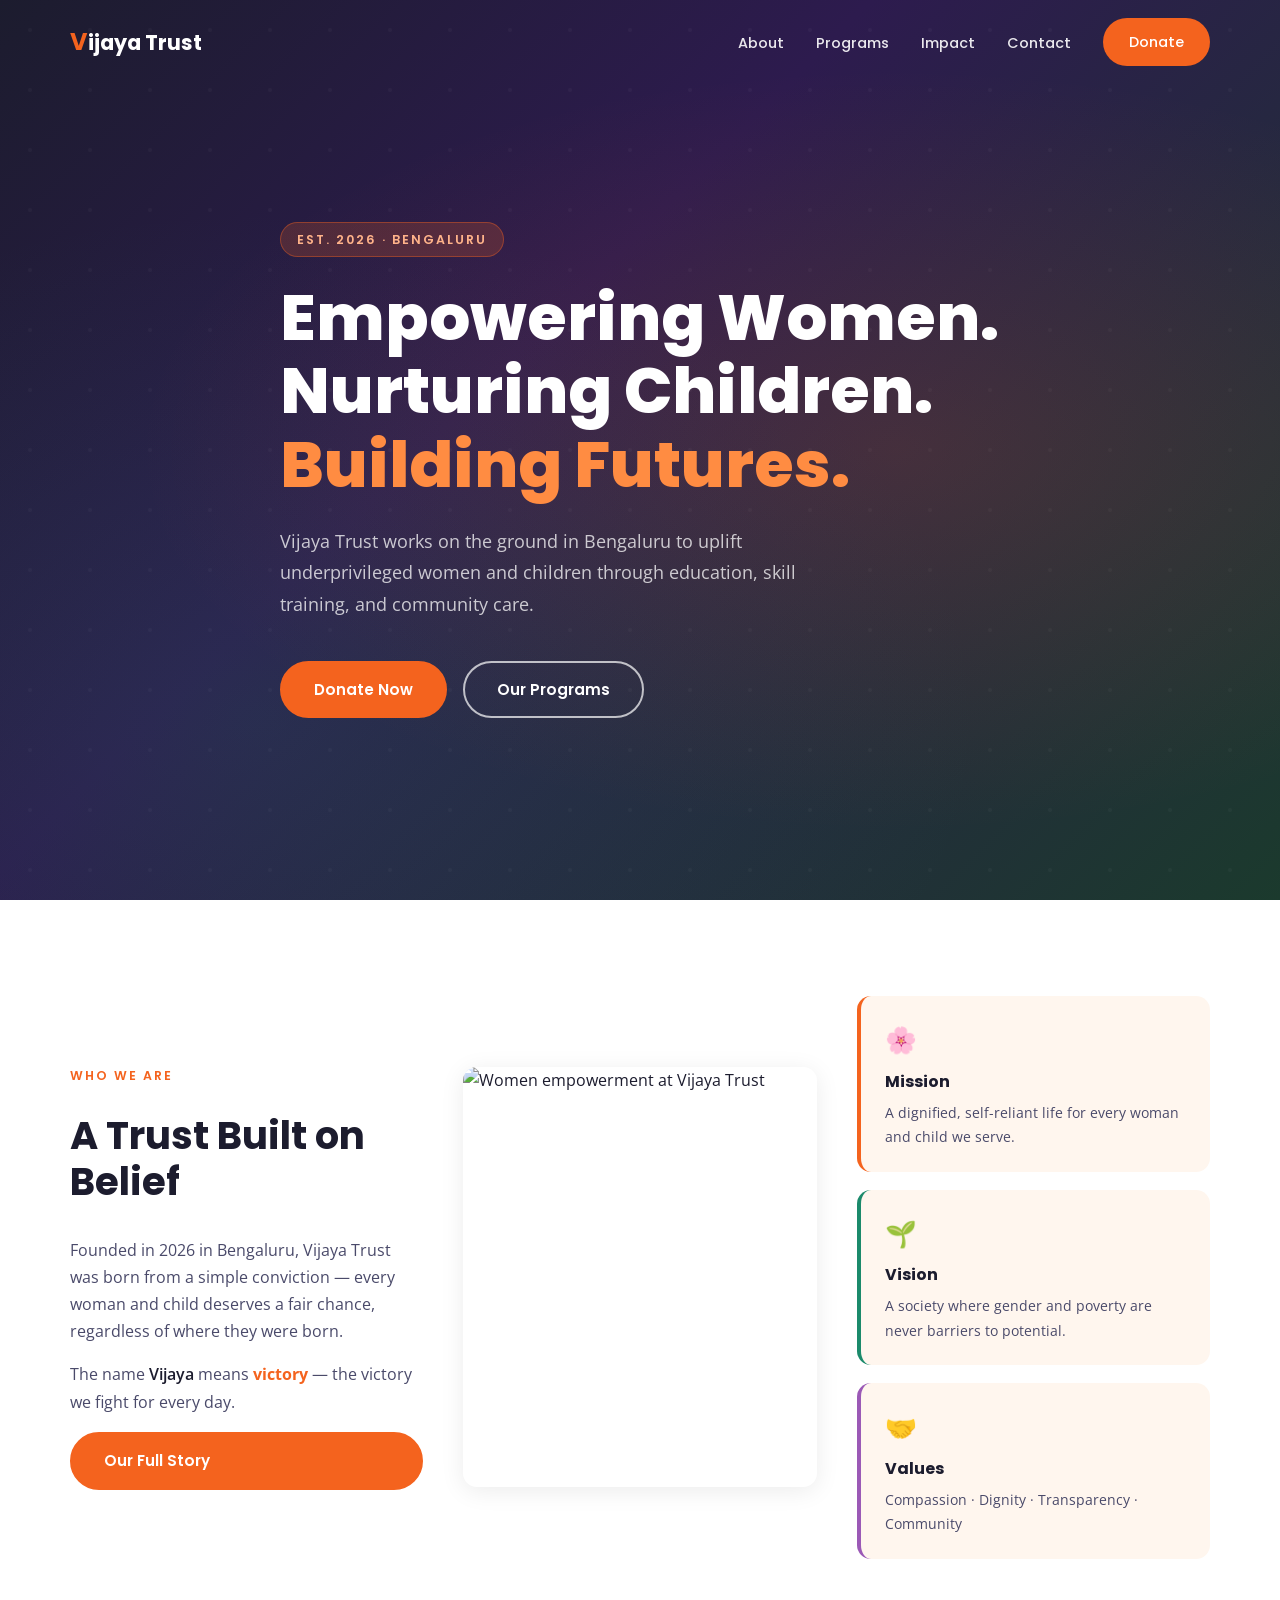
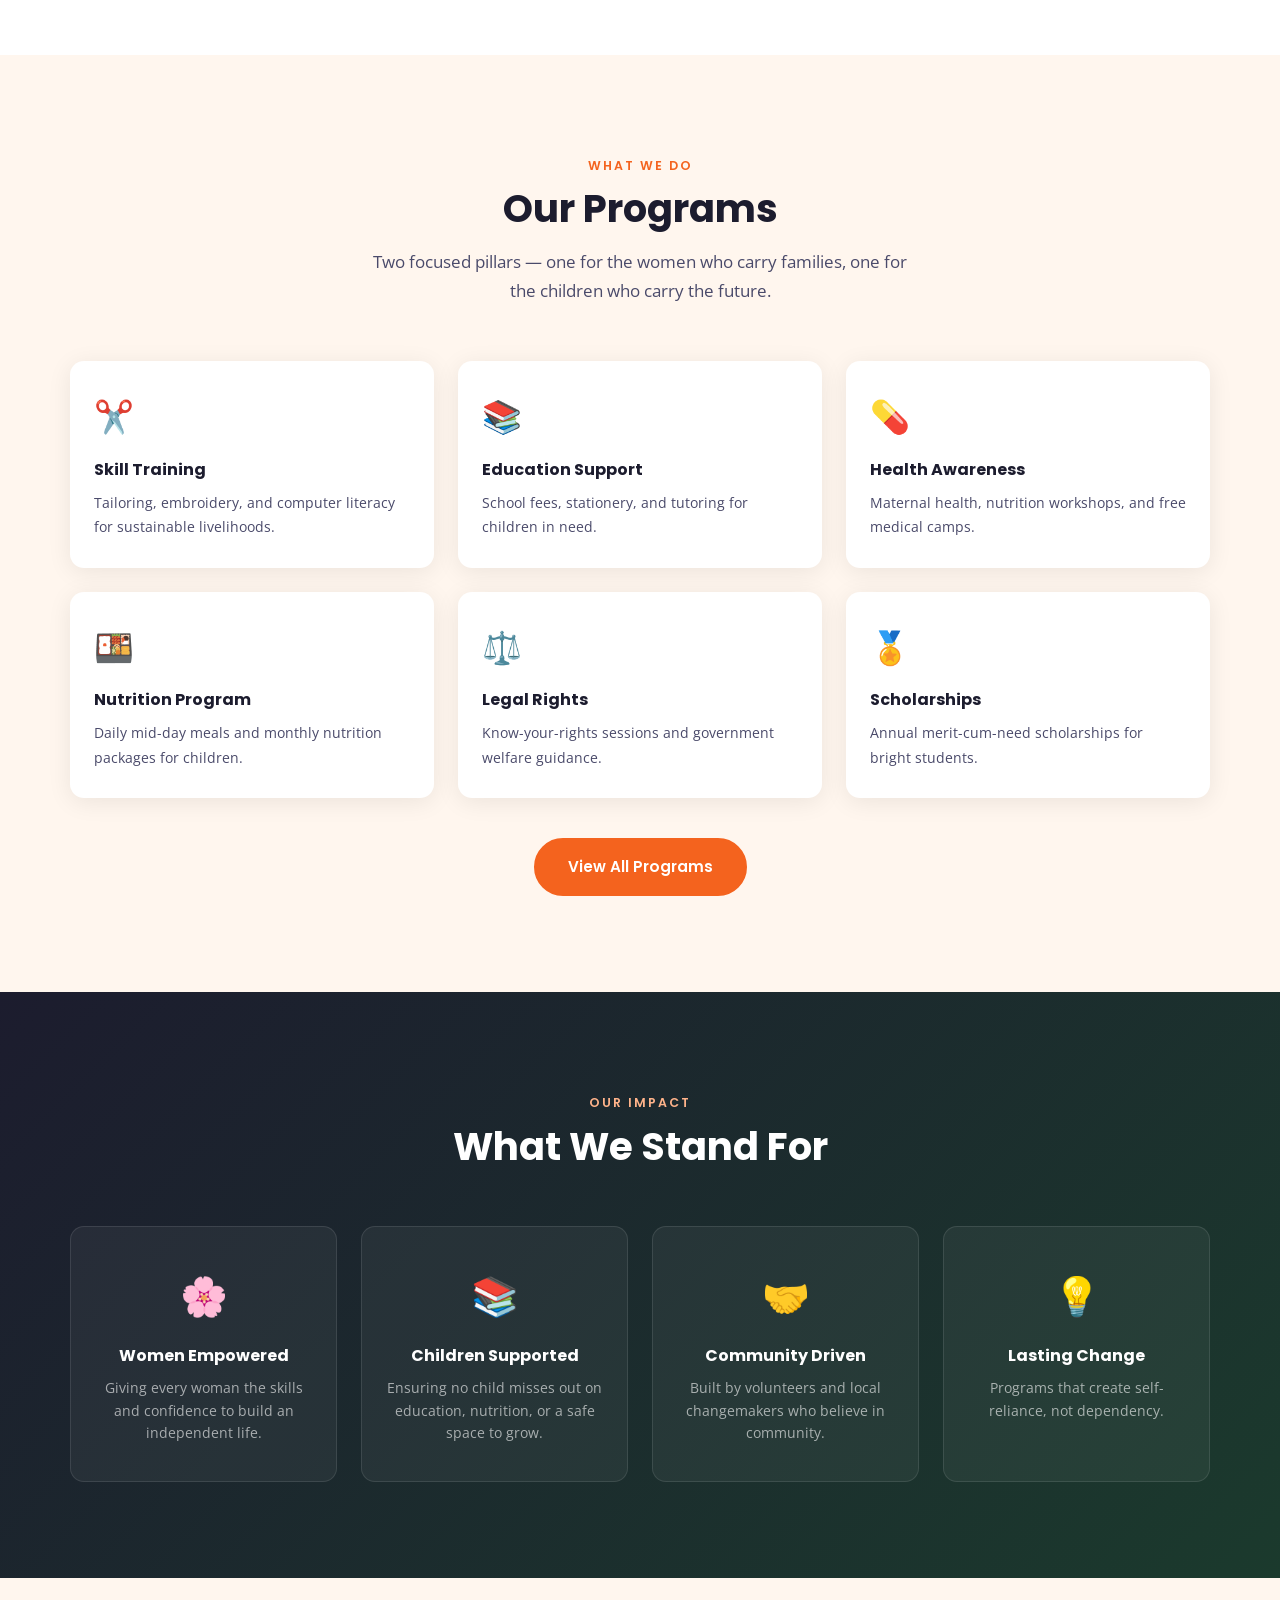
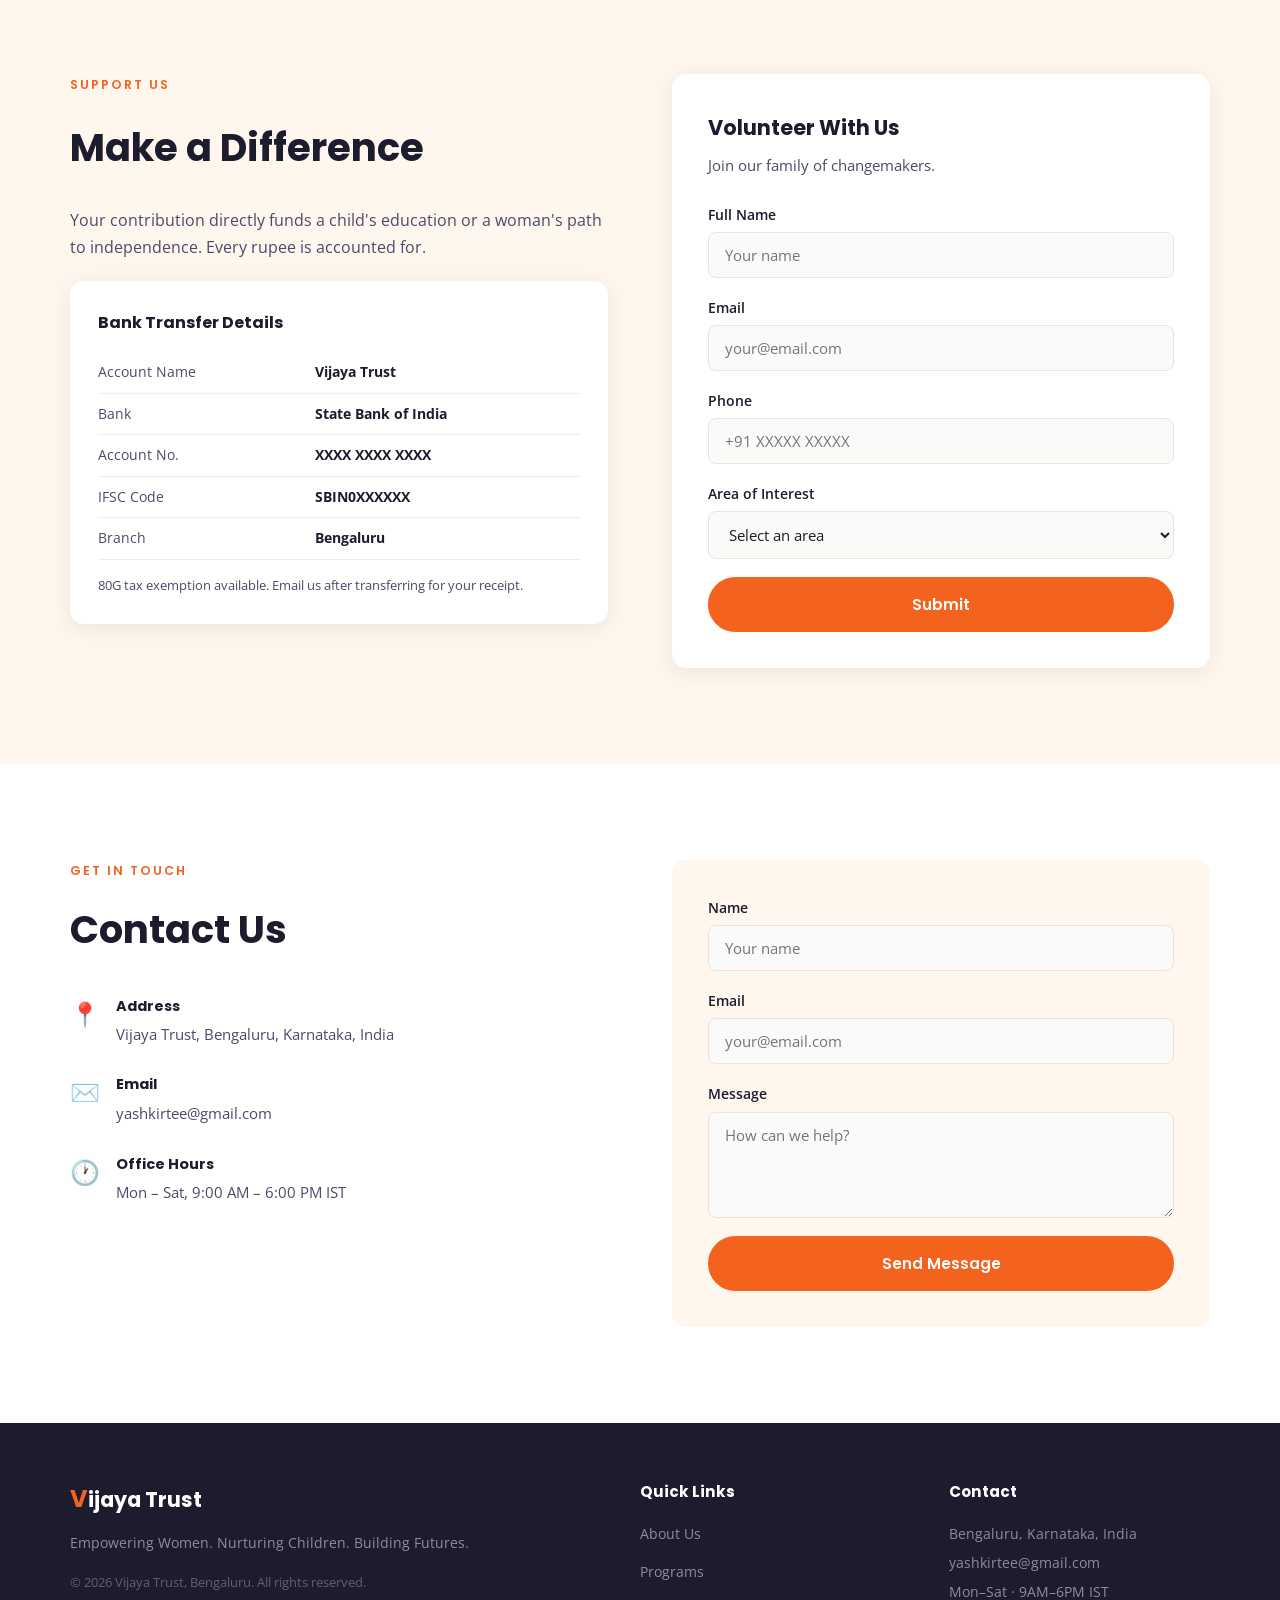
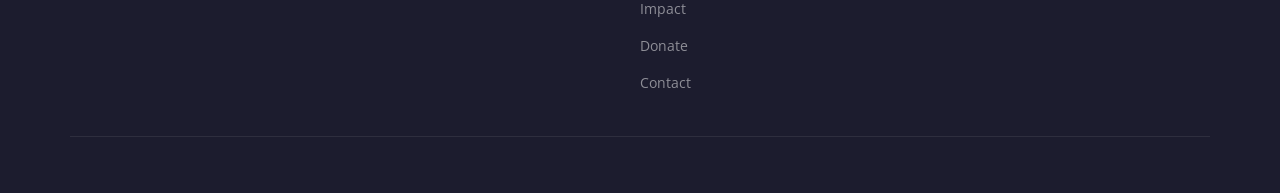
==== index.html @ 1c429edf "Add Unsplash images to hero, about, programs pages" ====
<!DOCTYPE html>
<html lang="en">
<head>
  <meta charset="UTF-8" />
  <meta name="viewport" content="width=device-width, initial-scale=1.0" />
  <title>Vijaya Trust — Empowering Women & Children, Bengaluru</title>
  <meta name="description" content="Vijaya Trust is a Bengaluru-based charity empowering underprivileged women and children through education, skill development, and community support." />
  <link rel="preconnect" href="https://fonts.googleapis.com" />
  <link rel="preconnect" href="https://fonts.gstatic.com" crossorigin />
  <link href="https://fonts.googleapis.com/css2?family=Poppins:wght@400;600;700;800&family=Open+Sans:wght@400;500;600&display=swap" rel="stylesheet" />
  <link rel="stylesheet" href="style.css" />
</head>
<body>

  <!-- NAV -->
  <nav class="nav" id="nav">
    <div class="container nav__inner">
      <a href="index.html" class="nav__logo"><span class="logo-v">V</span>ijaya Trust</a>
      <button class="nav__toggle" id="navToggle" aria-label="Toggle menu">
        <span></span><span></span><span></span>
      </button>
      <ul class="nav__links" id="navLinks">
        <li><a href="about.html">About</a></li>
        <li><a href="projects.html">Programs</a></li>
        <li><a href="index.html#impact">Impact</a></li>
        <li><a href="index.html#contact">Contact</a></li>
        <li><a href="index.html#donate" class="btn btn--nav">Donate</a></li>
      </ul>
    </div>
  </nav>

  <!-- HERO -->
  <section class="hero" id="home">
    <div class="hero__bg"></div>
    <div class="hero__overlay"></div>
    <div class="container hero__content">
      <span class="hero__badge">Est. 2026 · Bengaluru</span>
      <h1 class="hero__title">Empowering Women.<br />Nurturing Children.<br /><em>Building Futures.</em></h1>
      <p class="hero__sub">Vijaya Trust works on the ground in Bengaluru to uplift underprivileged women and children through education, skill training, and community care.</p>
      <div class="hero__actions">
        <a href="#donate" class="btn btn--primary">Donate Now</a>
        <a href="programs.html" class="btn btn--outline">Our Programs</a>
      </div>
    </div>
  </section>

  <!-- ABOUT SNAPSHOT -->
  <section class="section about-snap" id="about">
    <div class="container about-snap__grid">
      <div class="about-snap__text">
        <span class="section__label">Who We Are</span>
        <h2 class="section__title">A Trust Built on Belief</h2>
        <p>Founded in 2026 in Bengaluru, Vijaya Trust was born from a simple conviction — every woman and child deserves a fair chance, regardless of where they were born.</p>
        <p>The name <em>Vijaya</em> means <strong>victory</strong> — the victory we fight for every day.</p>
        <a href="about.html" class="btn btn--primary">Our Full Story</a>
      </div>
      <div class="about-snap__img">
        <img src="https://images.unsplash.com/photo-1531123897727-8f129e1688ce?auto=format&fit=crop&w=800&q=80" alt="Women empowerment at Vijaya Trust" />
      </div>
      <div class="about-snap__cards">
        <div class="snap-card" style="border-color: var(--orange);">
          <div class="snap-card__icon">🌸</div>
          <strong>Mission</strong>
          <p>A dignified, self-reliant life for every woman and child we serve.</p>
        </div>
        <div class="snap-card" style="border-color: var(--green);">
          <div class="snap-card__icon">🌱</div>
          <strong>Vision</strong>
          <p>A society where gender and poverty are never barriers to potential.</p>
        </div>
        <div class="snap-card" style="border-color: #9B59B6;">
          <div class="snap-card__icon">🤝</div>
          <strong>Values</strong>
          <p>Compassion · Dignity · Transparency · Community</p>
        </div>
      </div>
    </div>
  </section>

  <!-- PROGRAMS SNAPSHOT -->
  <section class="section programs-snap" id="programs">
    <div class="container">
      <div class="section__header">
        <span class="section__label">What We Do</span>
        <h2 class="section__title">Our Programs</h2>
        <p class="section__desc">Two focused pillars — one for the women who carry families, one for the children who carry the future.</p>
      </div>
      <div class="programs-snap__grid">
        <div class="program-card">
          <div class="program-card__icon">✂️</div>
          <h3>Skill Training</h3>
          <p>Tailoring, embroidery, and computer literacy for sustainable livelihoods.</p>
        </div>
        <div class="program-card">
          <div class="program-card__icon">📚</div>
          <h3>Education Support</h3>
          <p>School fees, stationery, and tutoring for children in need.</p>
        </div>
        <div class="program-card">
          <div class="program-card__icon">💊</div>
          <h3>Health Awareness</h3>
          <p>Maternal health, nutrition workshops, and free medical camps.</p>
        </div>
        <div class="program-card">
          <div class="program-card__icon">🍱</div>
          <h3>Nutrition Program</h3>
          <p>Daily mid-day meals and monthly nutrition packages for children.</p>
        </div>
        <div class="program-card">
          <div class="program-card__icon">⚖️</div>
          <h3>Legal Rights</h3>
          <p>Know-your-rights sessions and government welfare guidance.</p>
        </div>
        <div class="program-card">
          <div class="program-card__icon">🏅</div>
          <h3>Scholarships</h3>
          <p>Annual merit-cum-need scholarships for bright students.</p>
        </div>
      </div>
      <div class="programs-snap__cta">
        <a href="projects.html" class="btn btn--primary">View All Programs</a>
      </div>
    </div>
  </section>

  <!-- IMPACT -->
  <section class="section impact" id="impact">
    <div class="container">
      <div class="section__header section__header--light">
        <span class="section__label section__label--light">Our Impact</span>
        <h2 class="section__title">What We Stand For</h2>
      </div>
      <div class="impact__grid">
        <div class="impact__card">
          <div class="impact__icon">🌸</div>
          <h3>Women Empowered</h3>
          <p>Giving every woman the skills and confidence to build an independent life.</p>
        </div>
        <div class="impact__card">
          <div class="impact__icon">📚</div>
          <h3>Children Supported</h3>
          <p>Ensuring no child misses out on education, nutrition, or a safe space to grow.</p>
        </div>
        <div class="impact__card">
          <div class="impact__icon">🤝</div>
          <h3>Community Driven</h3>
          <p>Built by volunteers and local changemakers who believe in community.</p>
        </div>
        <div class="impact__card">
          <div class="impact__icon">💡</div>
          <h3>Lasting Change</h3>
          <p>Programs that create self-reliance, not dependency.</p>
        </div>
      </div>
    </div>
  </section>

  <!-- DONATE -->
  <section class="section involve" id="donate">
    <div class="container involve__grid">
      <div class="involve__donate">
        <span class="section__label">Support Us</span>
        <h2 class="section__title">Make a Difference</h2>
        <p>Your contribution directly funds a child's education or a woman's path to independence. Every rupee is accounted for.</p>
        <div class="bank-details">
          <h4>Bank Transfer Details</h4>
          <table>
            <tr><td>Account Name</td><td><strong>Vijaya Trust</strong></td></tr>
            <tr><td>Bank</td><td><strong>State Bank of India</strong></td></tr>
            <tr><td>Account No.</td><td><strong>XXXX XXXX XXXX</strong></td></tr>
            <tr><td>IFSC Code</td><td><strong>SBIN0XXXXXX</strong></td></tr>
            <tr><td>Branch</td><td><strong>Bengaluru</strong></td></tr>
          </table>
          <p class="bank-note">80G tax exemption available. Email us after transferring for your receipt.</p>
        </div>
      </div>
      <div class="involve__volunteer">
        <h3>Volunteer With Us</h3>
        <p>Join our family of changemakers.</p>
        <form class="volunteer-form" id="volunteerForm">
          <div class="form-group">
            <label for="vName">Full Name</label>
            <input type="text" id="vName" placeholder="Your name" required />
          </div>
          <div class="form-group">
            <label for="vEmail">Email</label>
            <input type="email" id="vEmail" placeholder="your@email.com" required />
          </div>
          <div class="form-group">
            <label for="vPhone">Phone</label>
            <input type="tel" id="vPhone" placeholder="+91 XXXXX XXXXX" />
          </div>
          <div class="form-group">
            <label for="vArea">Area of Interest</label>
            <select id="vArea">
              <option value="">Select an area</option>
              <option>Teaching / Tutoring</option>
              <option>Skill Training</option>
              <option>Health & Nutrition</option>
              <option>Fundraising</option>
              <option>Tech / Web</option>
              <option>Other</option>
            </select>
          </div>
          <button type="submit" class="btn btn--primary btn--full">Submit</button>
          <p class="form-success" id="formSuccess">Thank you! We'll reach out soon. 🙏</p>
        </form>
      </div>
    </div>
  </section>

  <!-- CONTACT -->
  <section class="section contact" id="contact">
    <div class="container contact__grid">
      <div class="contact__info">
        <span class="section__label">Get In Touch</span>
        <h2 class="section__title">Contact Us</h2>
        <div class="contact__items">
          <div class="contact__item">
            <span class="contact__icon">📍</span>
            <div><strong>Address</strong><p>Vijaya Trust, Bengaluru, Karnataka, India</p></div>
          </div>
          <div class="contact__item">
            <span class="contact__icon">✉️</span>
            <div><strong>Email</strong><a href="mailto:yashkirtee@gmail.com">yashkirtee@gmail.com</a></div>
          </div>
          <div class="contact__item">
            <span class="contact__icon">🕐</span>
            <div><strong>Office Hours</strong><p>Mon – Sat, 9:00 AM – 6:00 PM IST</p></div>
          </div>
        </div>
      </div>
      <div class="contact__form-wrap">
        <form class="contact-form" id="contactForm">
          <div class="form-group">
            <label for="cName">Name</label>
            <input type="text" id="cName" placeholder="Your name" required />
          </div>
          <div class="form-group">
            <label for="cEmail">Email</label>
            <input type="email" id="cEmail" placeholder="your@email.com" required />
          </div>
          <div class="form-group">
            <label for="cMsg">Message</label>
            <textarea id="cMsg" rows="4" placeholder="How can we help?" required></textarea>
          </div>
          <button type="submit" class="btn btn--primary btn--full">Send Message</button>
          <p class="form-success" id="contactSuccess">Message sent! We'll get back to you soon. 🙏</p>
        </form>
      </div>
    </div>
  </section>

  <!-- FOOTER -->
  <footer class="footer">
    <div class="container footer__inner">
      <div class="footer__brand">
        <a href="index.html" class="nav__logo"><span class="logo-v">V</span>ijaya Trust</a>
        <p>Empowering Women. Nurturing Children. Building Futures.</p>
        <p class="footer__copy">© 2026 Vijaya Trust, Bengaluru. All rights reserved.</p>
      </div>
      <div class="footer__links">
        <h4>Quick Links</h4>
        <ul>
          <li><a href="about.html">About Us</a></li>
          <li><a href="projects.html">Programs</a></li>
          <li><a href="index.html#impact">Impact</a></li>
          <li><a href="index.html#donate">Donate</a></li>
          <li><a href="index.html#contact">Contact</a></li>
        </ul>
      </div>
      <div class="footer__contact">
        <h4>Contact</h4>
        <p>Bengaluru, Karnataka, India</p>
        <a href="mailto:yashkirtee@gmail.com">yashkirtee@gmail.com</a>
        <p>Mon–Sat · 9AM–6PM IST</p>
      </div>
    </div>
  </footer>

  <script src="script.js"></script>
</body>
</html>
---- style.css ----
/* ── Variables ── */
:root {
  --orange:       #F4631E;
  --orange-light: #FF8C42;
  --green:        #1B8A6B;
  --green-light:  #25B48A;
  --dark:         #1C1C2E;
  --mid:          #4A4A6A;
  --muted:        #7A7A9A;
  --bg:           #FAFAF8;
  --white:        #FFFFFF;
  --warm:         #FFF6EE;
  --shadow:       0 4px 24px rgba(0,0,0,0.08);
  --radius:       14px;
  --font-head:    'Poppins', sans-serif;
  --font-body:    'Open Sans', sans-serif;
}

/* ── Reset ── */
*, *::before, *::after { box-sizing: border-box; margin: 0; padding: 0; }
html { scroll-behavior: smooth; }
body { font-family: var(--font-body); background: var(--bg); color: var(--dark); line-height: 1.7; }
img  { max-width: 100%; display: block; }
a    { text-decoration: none; color: inherit; }
ul   { list-style: none; }

/* ── Container ── */
.container { width: 92%; max-width: 1140px; margin: 0 auto; }

/* ── Buttons ── */
.btn {
  display: inline-block;
  padding: 14px 32px;
  border-radius: 50px;
  font-family: var(--font-head);
  font-weight: 600;
  font-size: 0.95rem;
  cursor: pointer;
  border: 2px solid transparent;
  transition: all 0.25s ease;
}
.btn--primary    { background: var(--orange); color: var(--white); border-color: var(--orange); }
.btn--primary:hover { background: var(--orange-light); border-color: var(--orange-light); transform: translateY(-2px); box-shadow: 0 8px 20px rgba(244,99,30,0.3); }
.btn--outline    { background: transparent; color: var(--white); border-color: rgba(255,255,255,0.7); }
.btn--outline:hover { background: rgba(255,255,255,0.15); }
.btn--outline-dark { background: transparent; color: var(--dark); border-color: var(--dark); }
.btn--outline-dark:hover { background: var(--dark); color: var(--white); }
.btn--nav        { background: var(--orange); color: var(--white) !important; padding: 10px 24px; font-size: 0.9rem; }
.btn--nav:hover  { background: var(--orange-light); }
.btn--full       { width: 100%; text-align: center; }

/* ── Section Basics ── */
.section { padding: 96px 0; }
.section__label {
  display: inline-block;
  font-family: var(--font-head);
  font-size: 0.78rem;
  font-weight: 600;
  letter-spacing: 2px;
  text-transform: uppercase;
  color: var(--orange);
  margin-bottom: 10px;
}
.section__label--light { color: #FFB38A; }
.section__title {
  font-family: var(--font-head);
  font-size: clamp(1.8rem, 3vw, 2.6rem);
  font-weight: 700;
  line-height: 1.2;
  color: var(--dark);
  margin-bottom: 16px;
}
.section__desc { color: var(--mid); font-size: 1.05rem; max-width: 560px; }
.section__header { text-align: center; margin-bottom: 56px; }
.section__header .section__desc { margin: 0 auto; }
.section__header--light .section__title { color: var(--white); }
.section__header--light .section__desc  { color: rgba(255,255,255,0.8); }

/* ── NAV ── */
.nav {
  position: fixed; top: 0; left: 0; right: 0;
  z-index: 100;
  padding: 18px 0;
  background: transparent;
  transition: background 0.3s, box-shadow 0.3s, padding 0.3s;
}
.nav.scrolled { background: var(--white); box-shadow: 0 2px 16px rgba(0,0,0,0.08); padding: 12px 0; }
.nav.scrolled .nav__links a { color: var(--dark); }
.nav.scrolled .nav__logo    { color: var(--dark); }
.nav__inner  { display: flex; align-items: center; justify-content: space-between; }
.nav__logo   { font-family: var(--font-head); font-weight: 700; font-size: 1.3rem; color: var(--white); transition: color 0.3s; }
.logo-v      { color: var(--orange); font-size: 1.5rem; }
.nav__links  { display: flex; align-items: center; gap: 32px; }
.nav__links a { font-family: var(--font-head); font-weight: 500; font-size: 0.9rem; color: rgba(255,255,255,0.9); transition: color 0.2s; }
.nav__links a:hover, .nav__links a.active { color: var(--orange); }
.nav__toggle { display: none; flex-direction: column; gap: 5px; background: none; border: none; cursor: pointer; padding: 4px; }
.nav__toggle span { display: block; width: 24px; height: 2px; background: var(--white); border-radius: 2px; transition: all 0.3s; }
.nav.scrolled .nav__toggle span { background: var(--dark); }

/* ── HERO ── */
.hero {
  position: relative; min-height: 100vh;
  display: flex; align-items: center;
  background: linear-gradient(135deg, #1C1C2E 0%, #2D1B4E 40%, #1B3A2D 100%);
  overflow: hidden;
}
.hero__bg {
  position: absolute; inset: 0;
  background-image: url('https://images.unsplash.com/photo-1573497019940-1c28c88b4f3e?auto=format&fit=crop&w=1600&q=80');
  background-size: cover; background-position: center;
  opacity: 0.18;
}
.hero::before {
  content: '';
  position: absolute; inset: 0;
  background: url("data:image/svg+xml,%3Csvg width='60' height='60' viewBox='0 0 60 60' xmlns='http://www.w3.org/2000/svg'%3E%3Cg fill='%23ffffff' fill-opacity='0.03'%3E%3Ccircle cx='30' cy='30' r='2'/%3E%3C/g%3E%3C/svg%3E");
}
.hero__overlay {
  position: absolute; inset: 0;
  background: radial-gradient(ellipse at 70% 50%, rgba(244,99,30,0.15) 0%, transparent 60%),
              radial-gradient(ellipse at 20% 80%, rgba(27,138,107,0.15) 0%, transparent 50%);
}
.hero__content { position: relative; z-index: 2; max-width: 720px; padding: 120px 0 80px; }
.hero__badge {
  display: inline-block;
  background: rgba(244,99,30,0.2); border: 1px solid rgba(244,99,30,0.4);
  color: #FFB38A; font-family: var(--font-head); font-size: 0.78rem;
  font-weight: 600; letter-spacing: 2px; text-transform: uppercase;
  padding: 6px 16px; border-radius: 50px; margin-bottom: 24px;
}
.hero__title { font-family: var(--font-head); font-size: clamp(2.4rem, 5vw, 4rem); font-weight: 800; line-height: 1.15; color: var(--white); margin-bottom: 24px; }
.hero__title em { font-style: normal; color: var(--orange-light); }
.hero__sub { font-size: 1.1rem; color: rgba(255,255,255,0.75); margin-bottom: 40px; max-width: 560px; line-height: 1.8; }
.hero__actions { display: flex; gap: 16px; flex-wrap: wrap; }

/* ── About Snap Image ── */
.about-snap__img { border-radius: var(--radius); overflow: hidden; box-shadow: var(--shadow); }
.about-snap__img img { width: 100%; height: 420px; object-fit: cover; display: block; }

/* ── Project card image ── */
.project-card__img { width: 100%; height: 180px; object-fit: cover; border-radius: 10px; margin-bottom: 4px; }

/* ── Story image ── */
.story-img { border-radius: var(--radius); overflow: hidden; box-shadow: var(--shadow); }
.story-img img { width: 100%; height: 100%; object-fit: cover; display: block; min-height: 320px; }

/* ── PAGE HERO (inner pages) ── */
.page-hero {
  background: linear-gradient(135deg, #1C1C2E 0%, #2D1B4E 40%, #1B3A2D 100%);
  padding: 140px 0 80px;
  text-align: center;
}
.page-hero h1  { font-family: var(--font-head); font-size: clamp(2rem, 4vw, 3rem); font-weight: 800; color: var(--white); margin-bottom: 16px; }
.page-hero p   { color: rgba(255,255,255,0.75); font-size: 1.1rem; max-width: 600px; margin: 0 auto; }

/* ── ABOUT SNAPSHOT ── */
.about-snap { background: var(--white); }
.about-snap__grid { display: grid; grid-template-columns: 1fr 1fr 1fr; gap: 40px; align-items: center; }
.about-snap__text { display: flex; flex-direction: column; gap: 16px; }
.about-snap__text p { color: var(--mid); }
.about-snap__text em { font-style: normal; font-weight: 600; color: var(--dark); }
.about-snap__text strong { color: var(--orange); }
.about-snap__cards { display: flex; flex-direction: column; gap: 18px; }
.snap-card {
  background: var(--warm); border-left: 4px solid;
  border-radius: var(--radius); padding: 22px 24px;
  display: flex; flex-direction: column; gap: 6px;
  transition: transform 0.2s, box-shadow 0.2s;
}
.snap-card:hover { transform: translateX(6px); box-shadow: var(--shadow); }
.snap-card__icon { font-size: 1.6rem; }
.snap-card strong { font-family: var(--font-head); color: var(--dark); }
.snap-card p { color: var(--mid); font-size: 0.9rem; margin: 0; }

/* ── PROGRAMS SNAPSHOT ── */
.programs-snap { background: var(--warm); }
.programs-snap__grid { display: grid; grid-template-columns: repeat(3, 1fr); gap: 24px; }
.program-card {
  background: var(--white); border-radius: var(--radius);
  padding: 28px 24px; box-shadow: var(--shadow);
  transition: transform 0.2s;
}
.program-card:hover { transform: translateY(-4px); }
.program-card__icon { font-size: 2rem; margin-bottom: 12px; }
.program-card h3 { font-family: var(--font-head); font-size: 1rem; color: var(--dark); margin-bottom: 8px; }
.program-card p  { color: var(--mid); font-size: 0.9rem; margin: 0; }
.programs-snap__cta { text-align: center; margin-top: 40px; }

/* ── IMPACT ── */
.impact { background: linear-gradient(135deg, var(--dark) 0%, #1B3A2D 100%); }
.impact__grid { display: grid; grid-template-columns: repeat(4, 1fr); gap: 24px; text-align: center; }
.impact__card {
  padding: 36px 20px;
  background: rgba(255,255,255,0.05); border: 1px solid rgba(255,255,255,0.1);
  border-radius: var(--radius);
}
.impact__icon { font-size: 2.4rem; margin-bottom: 14px; }
.impact__card h3 { font-family: var(--font-head); font-size: 1rem; font-weight: 700; color: var(--white); margin-bottom: 8px; }
.impact__card p  { color: rgba(255,255,255,0.6); font-size: 0.88rem; line-height: 1.6; margin: 0; }

/* ── INVOLVE / DONATE ── */
.involve { background: var(--warm); }
.involve__grid { display: grid; grid-template-columns: 1fr 1fr; gap: 64px; align-items: start; }
.involve__donate { display: flex; flex-direction: column; gap: 20px; }
.involve__donate p { color: var(--mid); }
.bank-details { background: var(--white); border-radius: var(--radius); padding: 28px; box-shadow: var(--shadow); }
.bank-details h4 { font-family: var(--font-head); font-size: 1rem; margin-bottom: 16px; color: var(--dark); }
.bank-details table { width: 100%; border-collapse: collapse; }
.bank-details td { padding: 8px 0; font-size: 0.9rem; color: var(--mid); border-bottom: 1px solid #F0EDE8; }
.bank-details td:first-child { width: 45%; }
.bank-details td strong { color: var(--dark); }
.bank-note { font-size: 0.82rem; color: var(--muted); margin-top: 14px; }
.involve__volunteer { background: var(--white); border-radius: var(--radius); padding: 36px; box-shadow: var(--shadow); }
.involve__volunteer h3 { font-family: var(--font-head); font-size: 1.3rem; margin-bottom: 8px; }
.involve__volunteer > p { color: var(--mid); font-size: 0.95rem; margin-bottom: 24px; }

/* ── FORMS ── */
.form-group { display: flex; flex-direction: column; gap: 6px; margin-bottom: 18px; }
.form-group label { font-size: 0.85rem; font-weight: 600; color: var(--dark); }
.form-group input, .form-group select, .form-group textarea {
  padding: 12px 16px; border: 1.5px solid #E8E4DF;
  border-radius: 8px; font-family: var(--font-body);
  font-size: 0.95rem; color: var(--dark); background: var(--bg);
  transition: border-color 0.2s; outline: none;
}
.form-group input:focus, .form-group select:focus, .form-group textarea:focus { border-color: var(--orange); }
.form-group textarea { resize: vertical; }
.form-success { display: none; color: var(--green); font-size: 0.9rem; font-weight: 600; margin-top: 12px; text-align: center; }

/* ── CONTACT ── */
.contact { background: var(--white); }
.contact__grid { display: grid; grid-template-columns: 1fr 1fr; gap: 64px; align-items: start; }
.contact__info { display: flex; flex-direction: column; gap: 16px; }
.contact__items { display: flex; flex-direction: column; gap: 24px; margin-top: 8px; }
.contact__item { display: flex; gap: 16px; align-items: flex-start; }
.contact__icon { font-size: 1.5rem; flex-shrink: 0; }
.contact__item strong { display: block; font-family: var(--font-head); font-size: 0.9rem; margin-bottom: 4px; }
.contact__item p, .contact__item a { color: var(--mid); font-size: 0.95rem; }
.contact__item a:hover { color: var(--orange); }
.contact__form-wrap { background: var(--warm); border-radius: var(--radius); padding: 36px; }

/* ── ABOUT PAGE ── */
.about-mv { display: grid; grid-template-columns: 1fr 1fr; gap: 32px; }
.mv-card { border-radius: var(--radius); padding: 40px; display: flex; flex-direction: column; gap: 14px; }
.mv-card--orange { background: var(--warm); border-left: 5px solid var(--orange); }
.mv-card--green  { background: #F0FBF7; border-left: 5px solid var(--green); }
.mv-card__icon { font-size: 2.4rem; }
.mv-card h2 { font-family: var(--font-head); font-size: 1.4rem; color: var(--dark); margin: 0; }
.mv-card p  { color: var(--mid); margin: 0; }

.values-section { background: var(--warm); }
.values-grid { display: grid; grid-template-columns: repeat(4, 1fr); gap: 24px; }
.value-card { background: var(--white); border-radius: var(--radius); padding: 28px 22px; box-shadow: var(--shadow); text-align: center; transition: transform 0.2s; }
.value-card:hover { transform: translateY(-4px); }
.value-card__icon { font-size: 2rem; display: block; margin-bottom: 12px; }
.value-card h3 { font-family: var(--font-head); font-size: 1rem; color: var(--dark); margin-bottom: 8px; }
.value-card p  { color: var(--mid); font-size: 0.88rem; margin: 0; }

.story-section { background: var(--white); }
.story-grid { display: grid; grid-template-columns: 1fr 1.4fr; gap: 64px; align-items: center; }
.story-text { display: flex; flex-direction: column; gap: 16px; }
.story-text p  { color: var(--mid); }
.story-text em { font-style: normal; font-weight: 600; color: var(--dark); }
.story-text strong { color: var(--orange); }
.story-highlight { display: grid; grid-template-columns: 1fr 1fr; gap: 16px; }
.highlight-card { background: var(--warm); border-radius: var(--radius); padding: 22px 18px; text-align: center; }
.highlight-card span { font-size: 1.8rem; display: block; margin-bottom: 8px; }
.highlight-card strong { display: block; font-family: var(--font-head); font-size: 0.85rem; color: var(--dark); margin-bottom: 4px; }
.highlight-card p { color: var(--mid); font-size: 0.85rem; margin: 0; }

.team-section { background: var(--warm); }
.team-cta { text-align: center; margin-top: 8px; display: flex; flex-direction: column; align-items: center; gap: 20px; }
.team-cta p { color: var(--mid); font-size: 1rem; }

/* ── PROGRAMS PAGE ── */
.project-cards { display: grid; grid-template-columns: repeat(2, 1fr); gap: 24px; }
.project-card { background: var(--white); border-radius: var(--radius); padding: 28px; box-shadow: var(--shadow); display: flex; flex-direction: column; gap: 12px; transition: transform 0.2s; }
.project-card:hover { transform: translateY(-4px); }
.project-card__top { display: flex; align-items: center; justify-content: space-between; }
.project-card__icon { font-size: 2rem; }
.project-card__tag { font-size: 0.75rem; font-family: var(--font-head); color: var(--muted); background: var(--warm); padding: 4px 12px; border-radius: 50px; }
.project-card h3 { font-family: var(--font-head); font-size: 1.1rem; color: var(--dark); margin: 0; }
.project-card p  { color: var(--mid); font-size: 0.92rem; margin: 0; flex: 1; }
.project-card__status { font-size: 0.75rem; font-family: var(--font-head); font-weight: 600; padding: 4px 14px; border-radius: 50px; align-self: flex-start; }
.project-card__status.active { background: #E8F8F2; color: var(--green); }

.programs-children { background: var(--warm); }

.programs-cta-section { background: var(--dark); padding: 72px 0; }
.programs-cta { text-align: center; display: flex; flex-direction: column; align-items: center; gap: 16px; }
.programs-cta h2 { font-family: var(--font-head); font-size: 2rem; color: var(--white); }
.programs-cta p  { color: rgba(255,255,255,0.65); }
.programs-cta__actions { display: flex; gap: 16px; flex-wrap: wrap; justify-content: center; margin-top: 8px; }

/* ── FOOTER ── */
.footer { background: var(--dark); padding: 56px 0 32px; }
.footer__inner { display: grid; grid-template-columns: 2fr 1fr 1fr; gap: 48px; padding-bottom: 40px; border-bottom: 1px solid rgba(255,255,255,0.08); margin-bottom: 24px; }
.footer .nav__logo { color: var(--white); display: inline-block; margin-bottom: 12px; }
.footer__brand p { color: rgba(255,255,255,0.5); font-size: 0.9rem; line-height: 1.7; }
.footer__copy { color: rgba(255,255,255,0.3) !important; font-size: 0.8rem !important; margin-top: 16px; }
.footer__links h4, .footer__contact h4 { font-family: var(--font-head); color: var(--white); font-size: 0.95rem; margin-bottom: 16px; }
.footer__links ul { display: flex; flex-direction: column; gap: 10px; }
.footer__links a { color: rgba(255,255,255,0.5); font-size: 0.9rem; transition: color 0.2s; }
.footer__links a:hover { color: var(--orange); }
.footer__contact p, .footer__contact a { display: block; color: rgba(255,255,255,0.5); font-size: 0.9rem; line-height: 2; transition: color 0.2s; }
.footer__contact a:hover { color: var(--orange); }

/* ── RESPONSIVE ── */
@media (max-width: 900px) {
  .about-snap__grid, .involve__grid, .contact__grid,
  .story-grid, .about-mv { grid-template-columns: 1fr; gap: 40px; }
  .impact__grid, .values-grid { grid-template-columns: repeat(2, 1fr); }
  .programs-snap__grid { grid-template-columns: repeat(2, 1fr); }
  .footer__inner { grid-template-columns: 1fr 1fr; }
  .footer__brand { grid-column: span 2; }
}
@media (max-width: 640px) {
  .section { padding: 64px 0; }
  .nav__links { display: none; flex-direction: column; position: absolute; top: 100%; left: 0; right: 0; background: var(--white); padding: 16px; box-shadow: var(--shadow); }
  .nav__links.open { display: flex; }
  .nav__links a { color: var(--dark); padding: 12px 16px; }
  .nav__toggle { display: flex; }
  .hero__actions, .programs-cta__actions { flex-direction: column; align-items: flex-start; }
  .programs-snap__grid, .project-cards { grid-template-columns: 1fr; }
  .impact__grid, .values-grid, .story-highlight { grid-template-columns: repeat(2, 1fr); }
  .footer__inner { grid-template-columns: 1fr; }
  .footer__brand { grid-column: auto; }
}
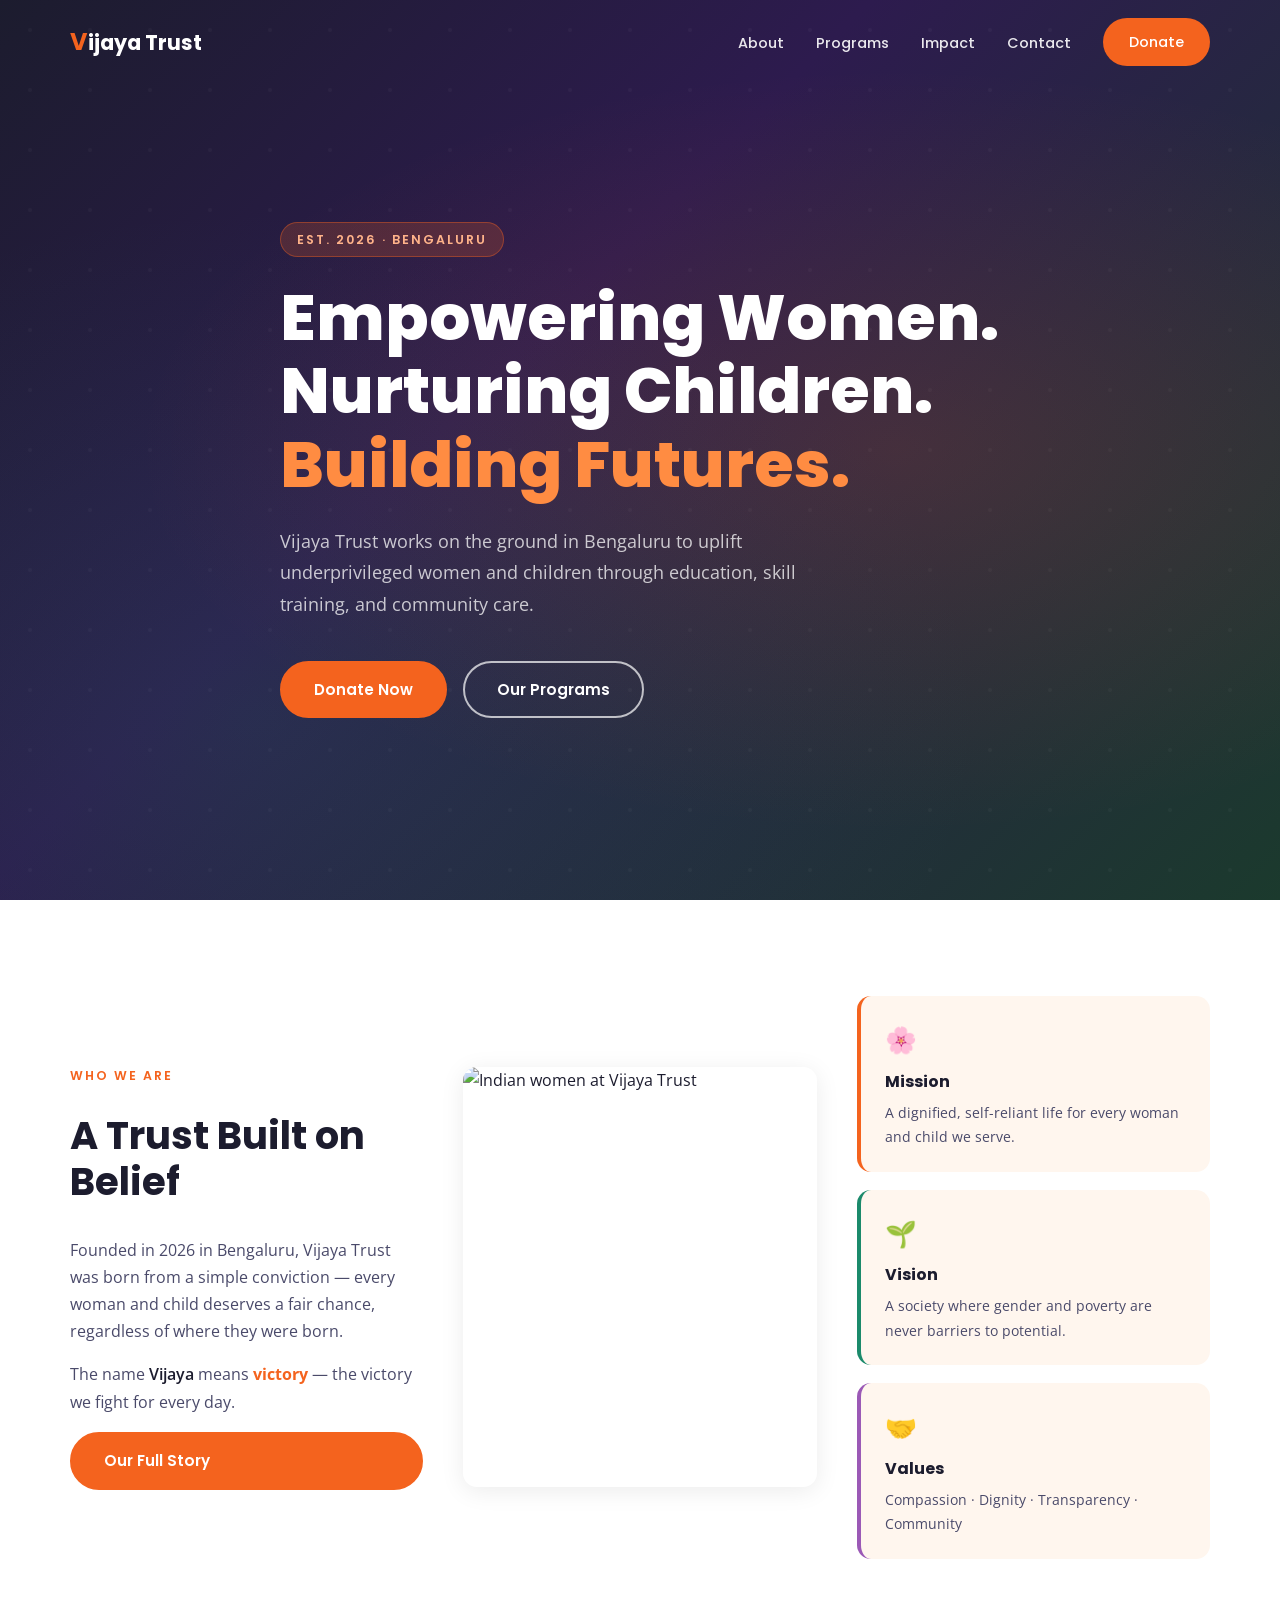
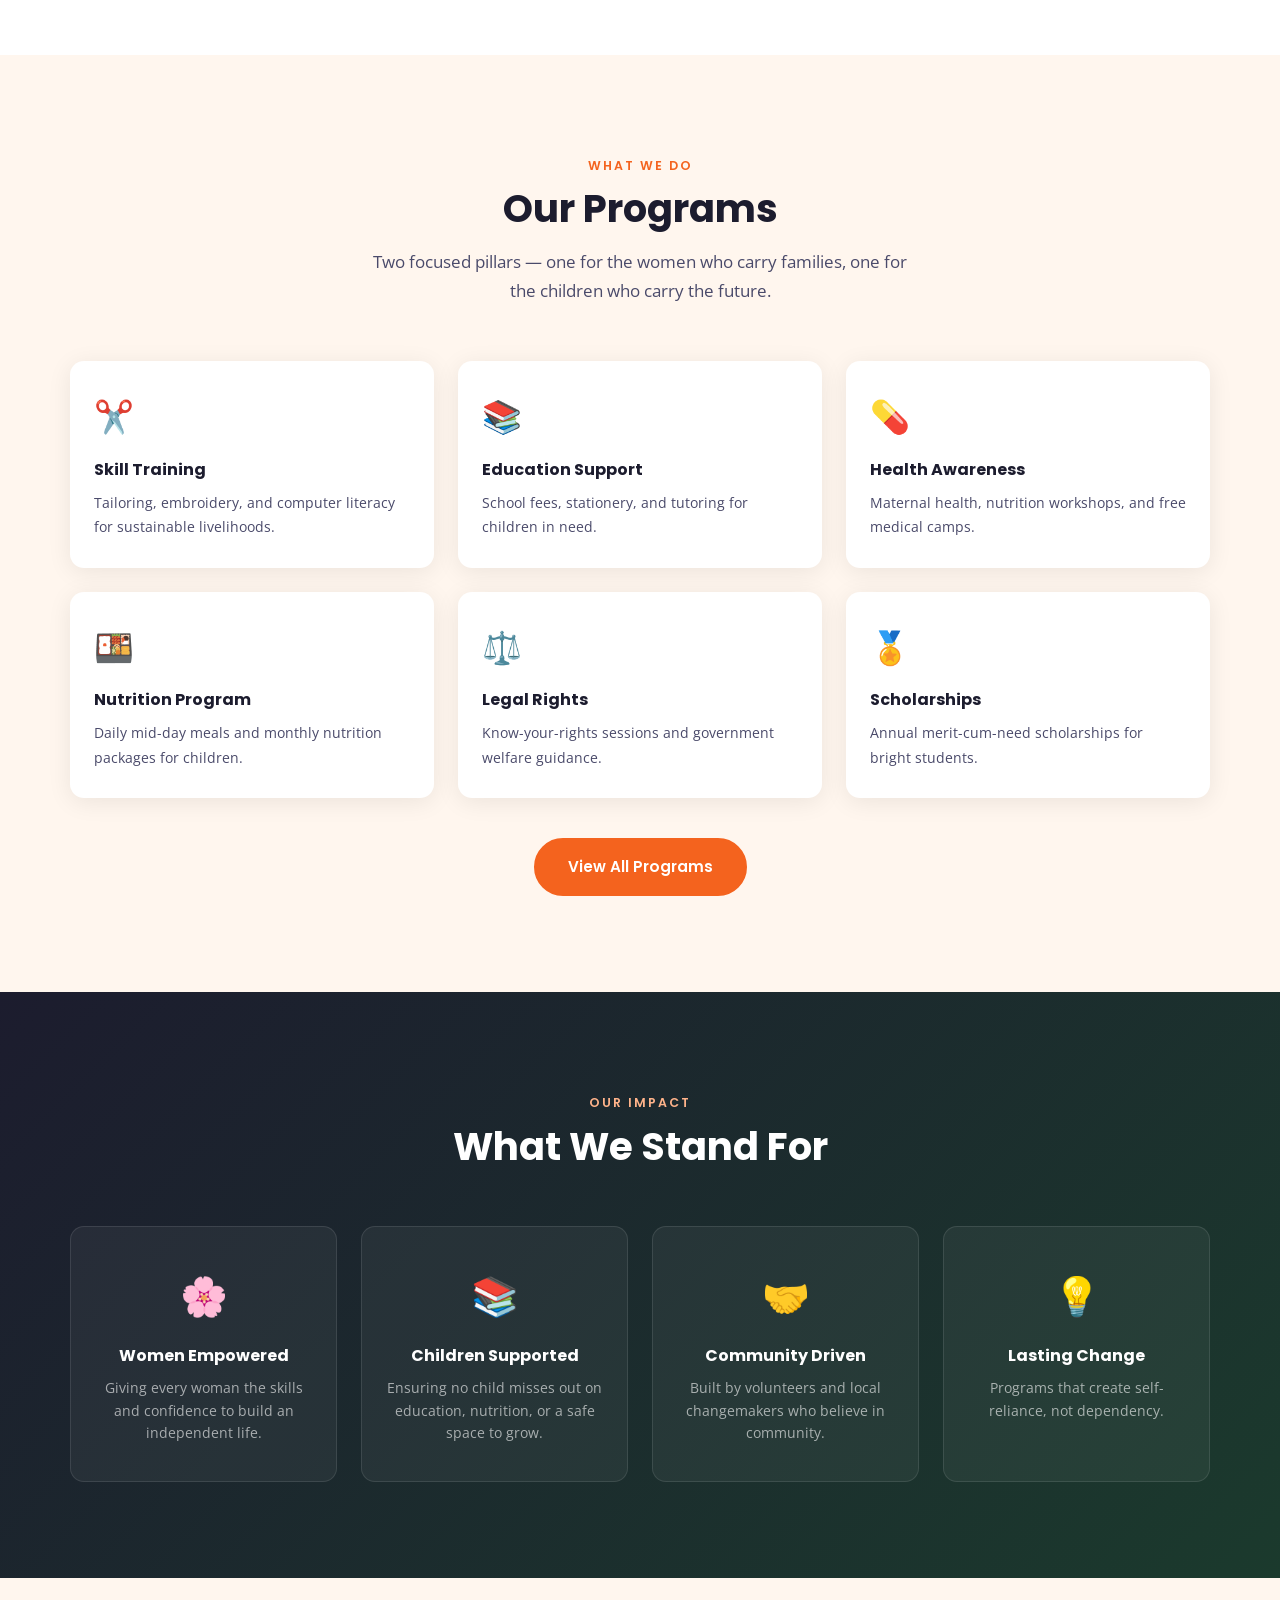
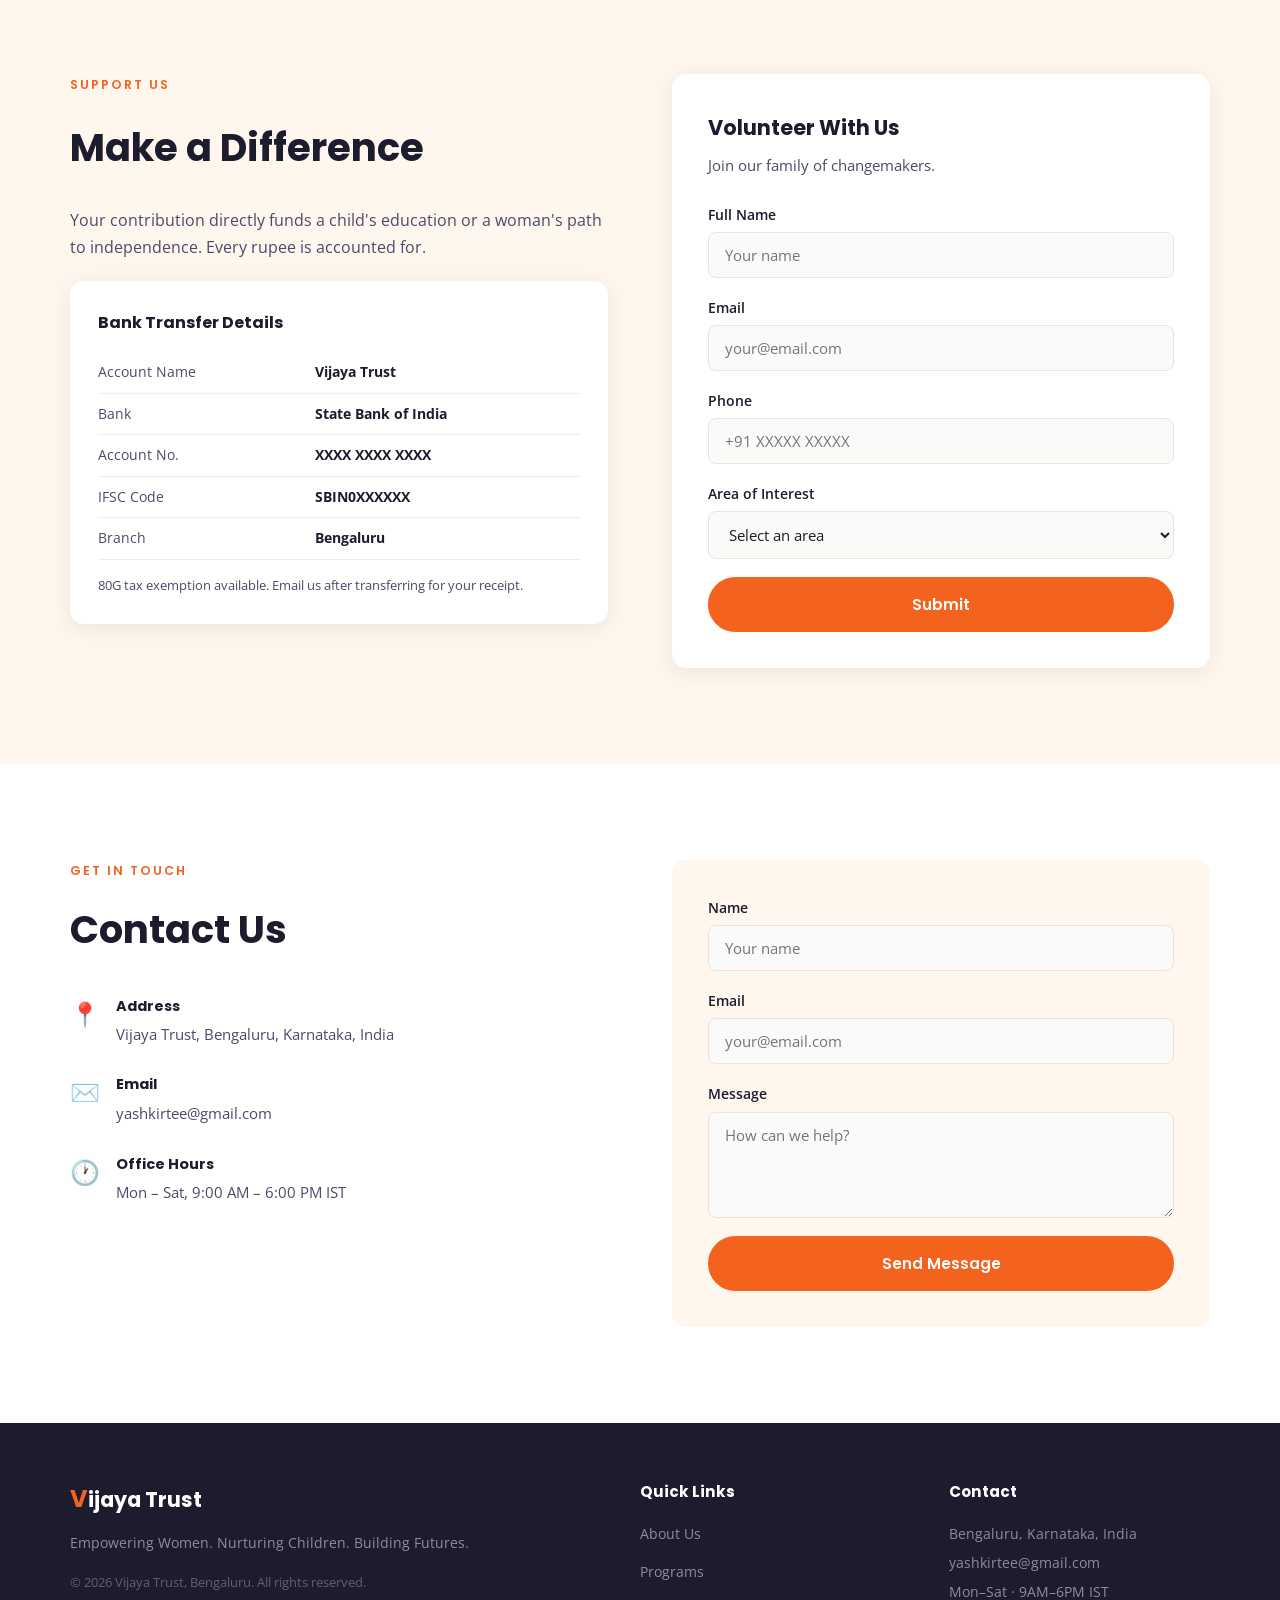
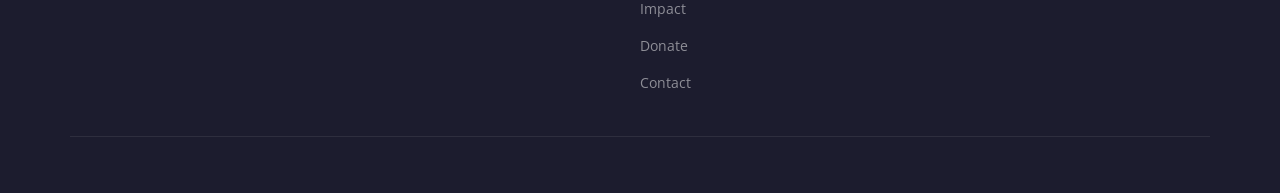
==== commit fd10f336: "Change all images to Indian women" ====
--- a/index.html
+++ b/index.html
@@ -55,7 +55,7 @@
         <a href="about.html" class="btn btn--primary">Our Full Story</a>
       </div>
       <div class="about-snap__img">
-        <img src="https://images.unsplash.com/photo-1531123897727-8f129e1688ce?auto=format&fit=crop&w=800&q=80" alt="Women empowerment at Vijaya Trust" />
+        <img src="https://images.unsplash.com/photo-1561451213-59dc6b2c5440?auto=format&fit=crop&w=800&q=80" alt="Indian women at Vijaya Trust" />
       </div>
       <div class="about-snap__cards">
         <div class="snap-card" style="border-color: var(--orange);">
--- a/style.css
+++ b/style.css
@@ -106,9 +106,9 @@
 }
 .hero__bg {
   position: absolute; inset: 0;
-  background-image: url('https://images.unsplash.com/photo-1573497019940-1c28c88b4f3e?auto=format&fit=crop&w=1600&q=80');
+  background-image: url('https://images.unsplash.com/photo-1583309219338-a582f1db9a69?auto=format&fit=crop&w=1600&q=80');
   background-size: cover; background-position: center;
-  opacity: 0.18;
+  opacity: 0.22;
 }
 .hero::before {
   content: '';
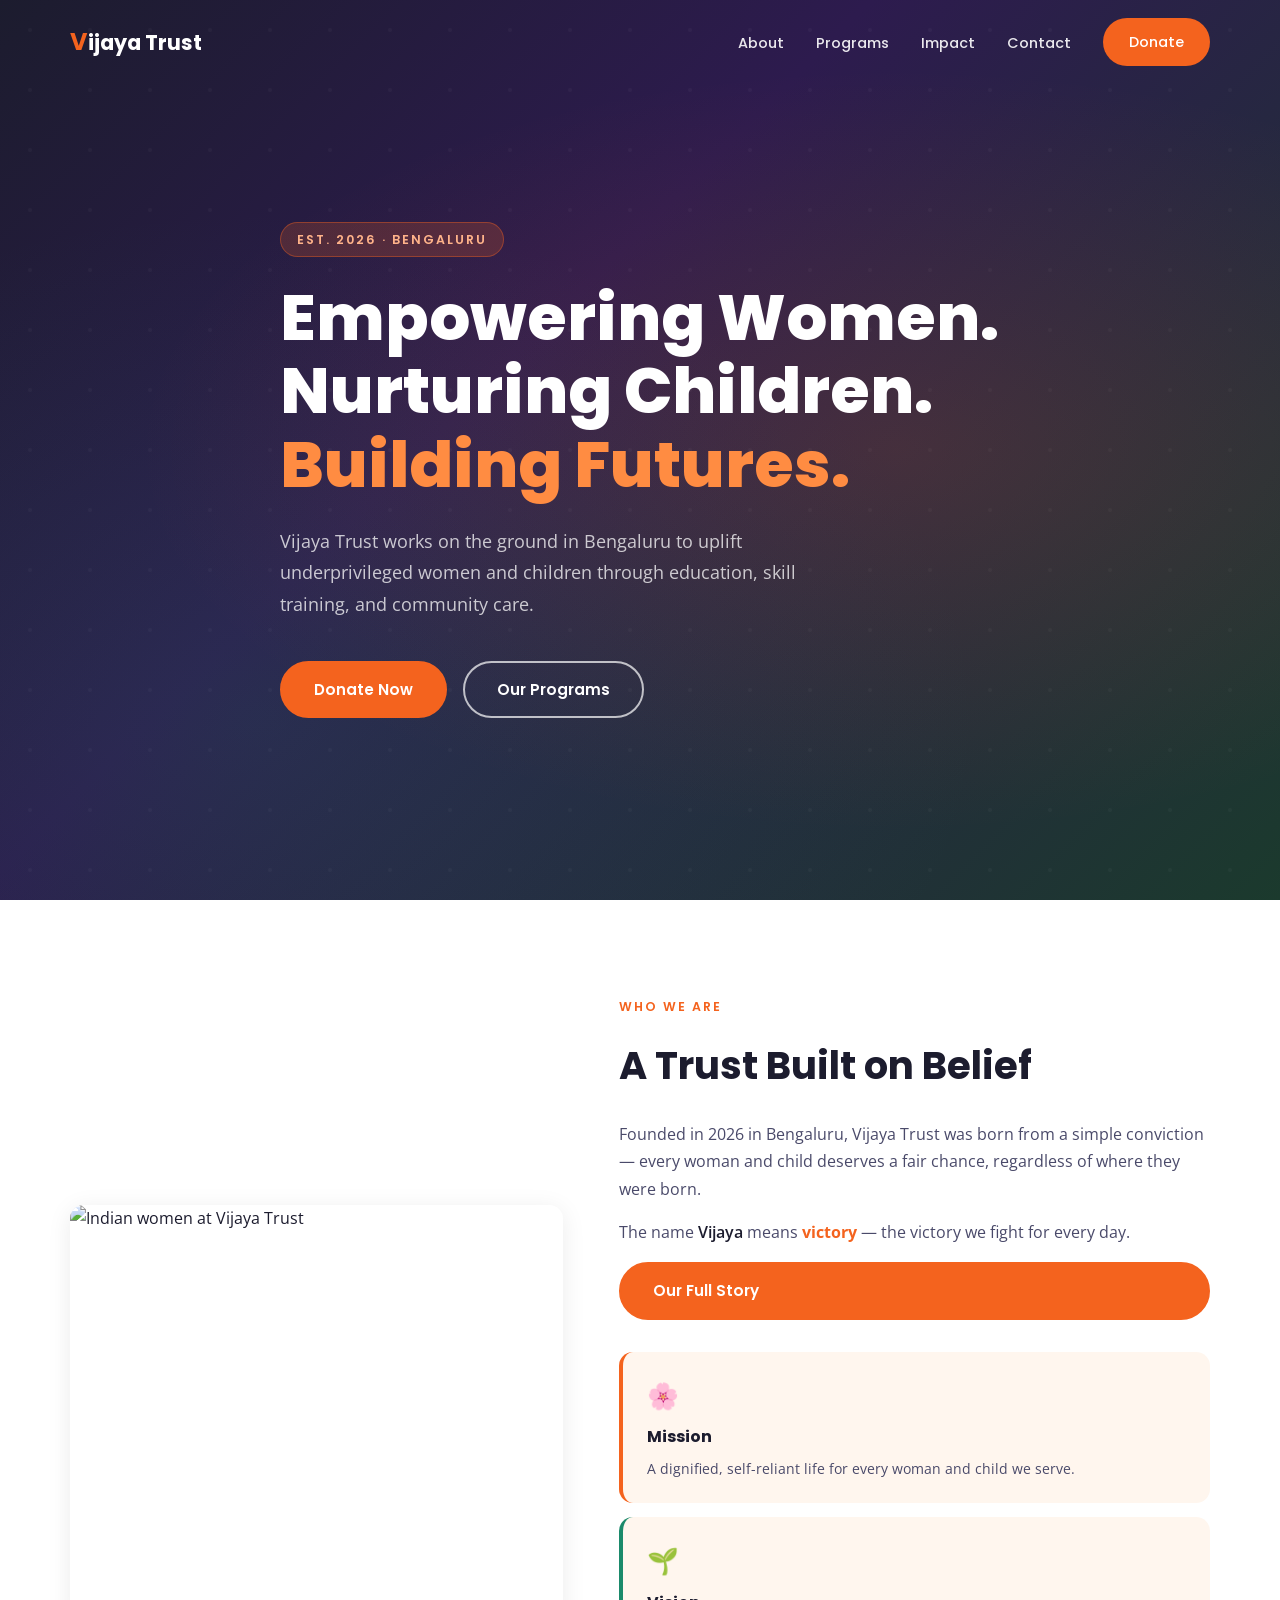
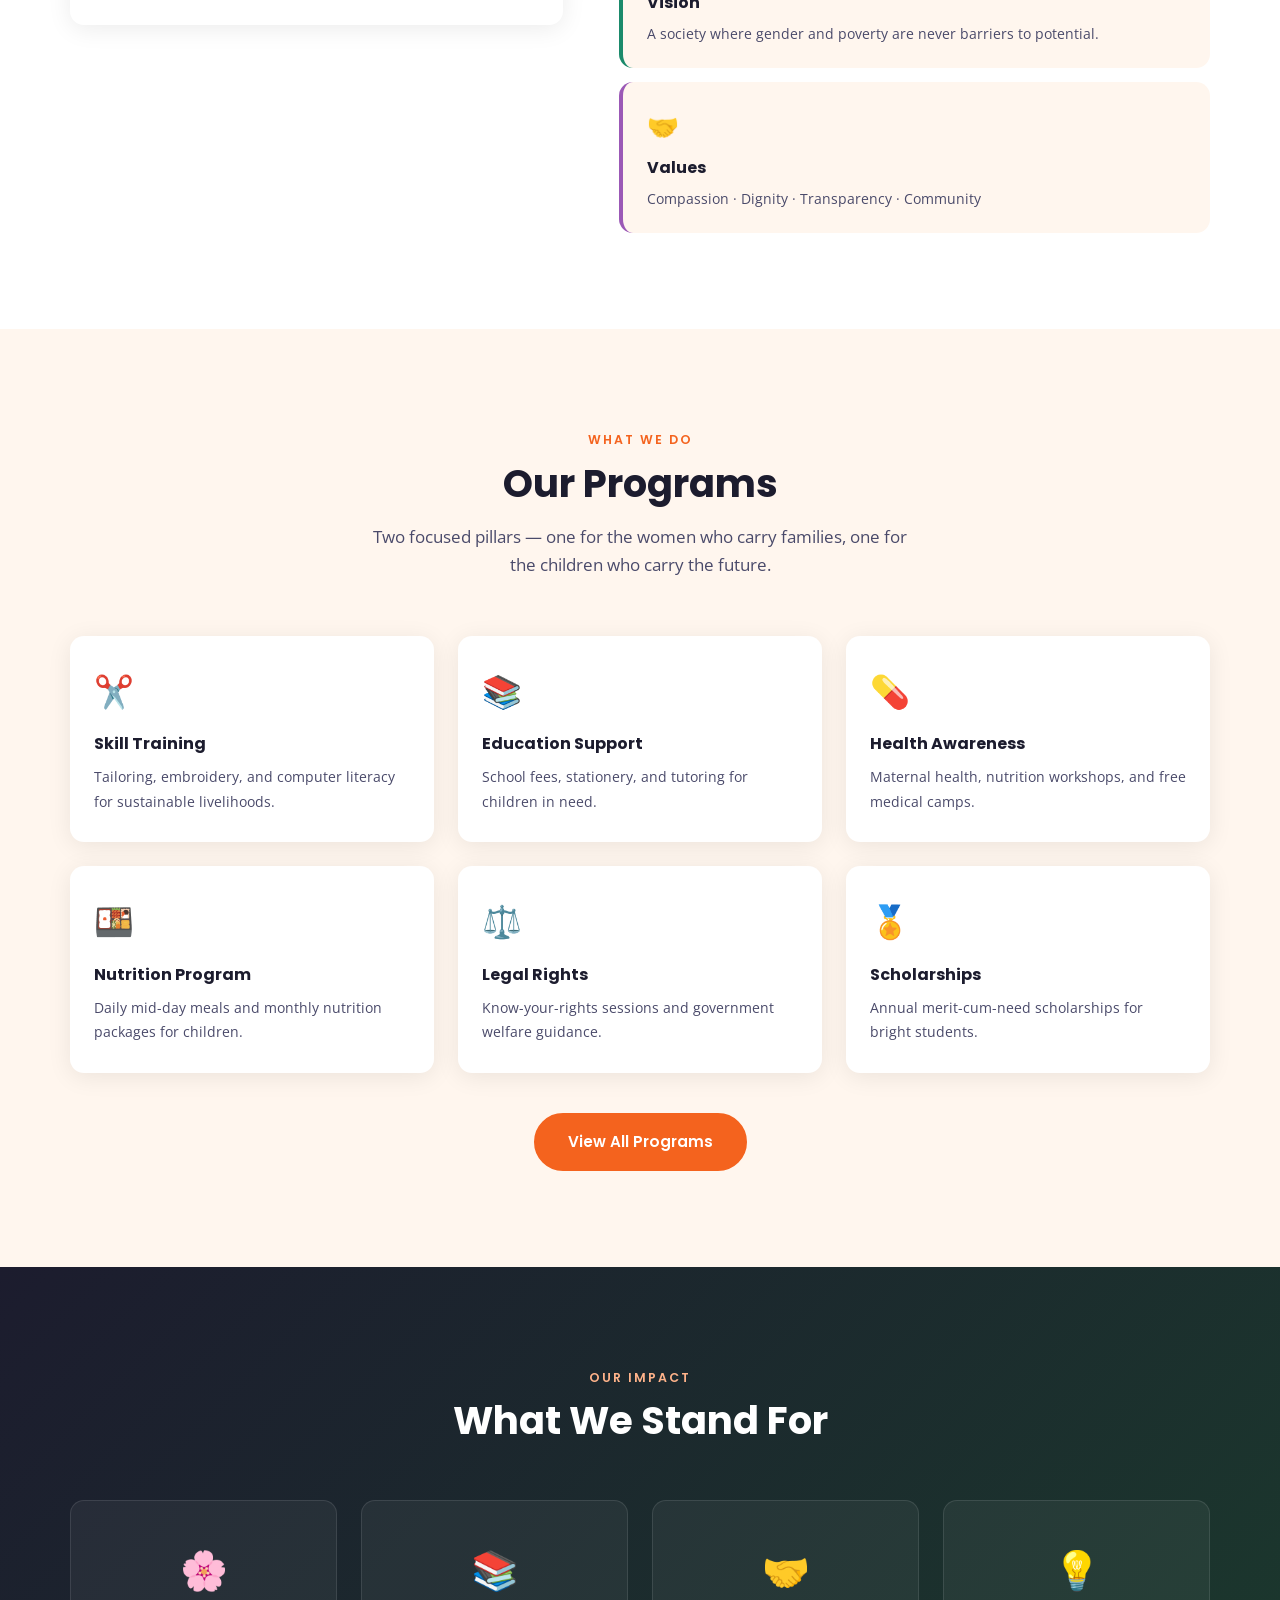
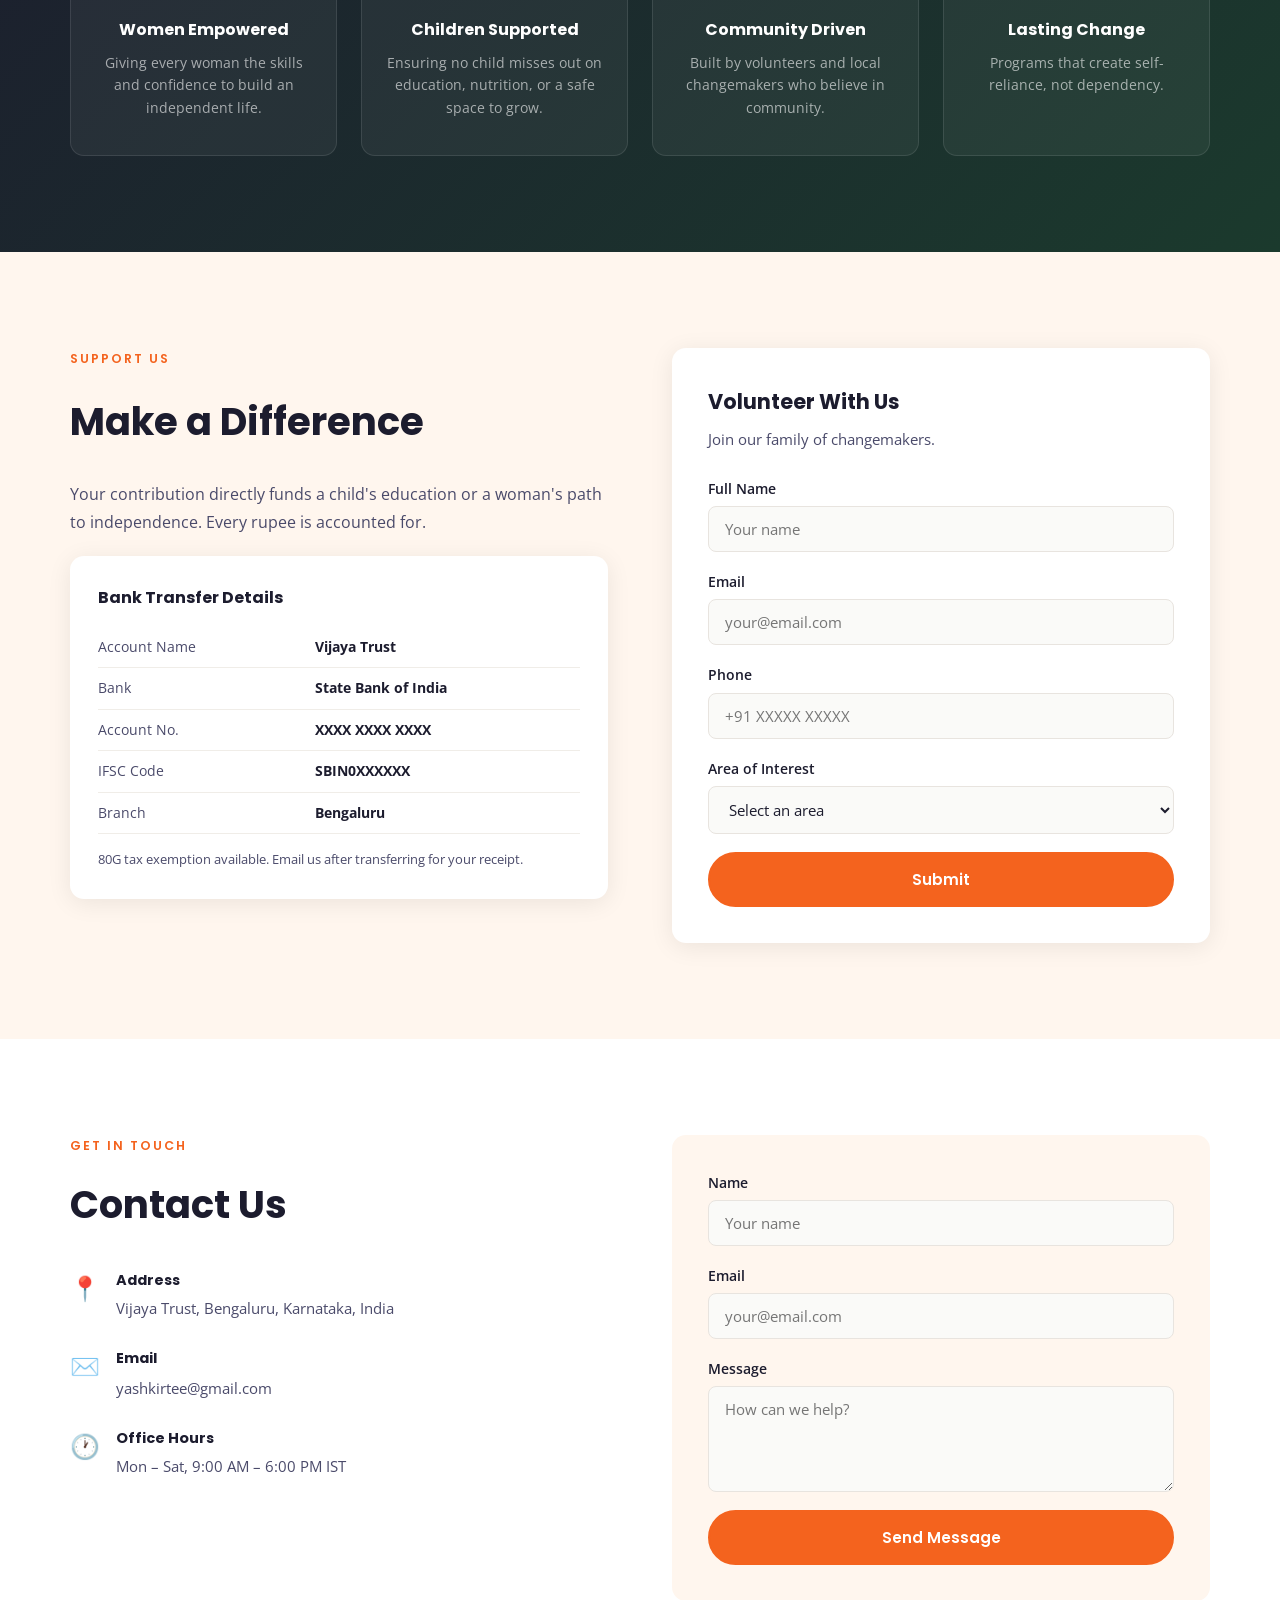
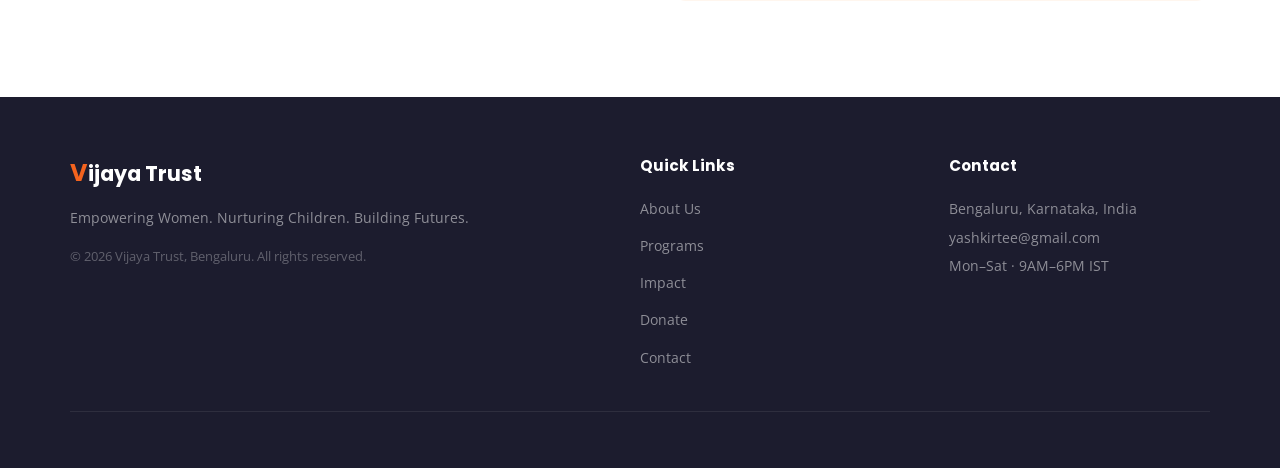
==== commit abd22387: "Fix broken link, reorganize about section layout" ====
--- a/index.html
+++ b/index.html
@@ -39,7 +39,7 @@
       <p class="hero__sub">Vijaya Trust works on the ground in Bengaluru to uplift underprivileged women and children through education, skill training, and community care.</p>
       <div class="hero__actions">
         <a href="#donate" class="btn btn--primary">Donate Now</a>
-        <a href="programs.html" class="btn btn--outline">Our Programs</a>
+        <a href="projects.html" class="btn btn--outline">Our Programs</a>
       </div>
     </div>
   </section>
@@ -47,31 +47,33 @@
   <!-- ABOUT SNAPSHOT -->
   <section class="section about-snap" id="about">
     <div class="container about-snap__grid">
-      <div class="about-snap__text">
-        <span class="section__label">Who We Are</span>
-        <h2 class="section__title">A Trust Built on Belief</h2>
-        <p>Founded in 2026 in Bengaluru, Vijaya Trust was born from a simple conviction — every woman and child deserves a fair chance, regardless of where they were born.</p>
-        <p>The name <em>Vijaya</em> means <strong>victory</strong> — the victory we fight for every day.</p>
-        <a href="about.html" class="btn btn--primary">Our Full Story</a>
-      </div>
       <div class="about-snap__img">
         <img src="https://images.unsplash.com/photo-1561451213-59dc6b2c5440?auto=format&fit=crop&w=800&q=80" alt="Indian women at Vijaya Trust" />
       </div>
-      <div class="about-snap__cards">
-        <div class="snap-card" style="border-color: var(--orange);">
-          <div class="snap-card__icon">🌸</div>
-          <strong>Mission</strong>
-          <p>A dignified, self-reliant life for every woman and child we serve.</p>
-        </div>
-        <div class="snap-card" style="border-color: var(--green);">
-          <div class="snap-card__icon">🌱</div>
-          <strong>Vision</strong>
-          <p>A society where gender and poverty are never barriers to potential.</p>
-        </div>
-        <div class="snap-card" style="border-color: #9B59B6;">
-          <div class="snap-card__icon">🤝</div>
-          <strong>Values</strong>
-          <p>Compassion · Dignity · Transparency · Community</p>
+      <div class="about-snap__right">
+        <div class="about-snap__text">
+          <span class="section__label">Who We Are</span>
+          <h2 class="section__title">A Trust Built on Belief</h2>
+          <p>Founded in 2026 in Bengaluru, Vijaya Trust was born from a simple conviction — every woman and child deserves a fair chance, regardless of where they were born.</p>
+          <p>The name <em>Vijaya</em> means <strong>victory</strong> — the victory we fight for every day.</p>
+          <a href="about.html" class="btn btn--primary">Our Full Story</a>
+        </div>
+        <div class="about-snap__cards">
+          <div class="snap-card" style="border-color: var(--orange);">
+            <div class="snap-card__icon">🌸</div>
+            <strong>Mission</strong>
+            <p>A dignified, self-reliant life for every woman and child we serve.</p>
+          </div>
+          <div class="snap-card" style="border-color: var(--green);">
+            <div class="snap-card__icon">🌱</div>
+            <strong>Vision</strong>
+            <p>A society where gender and poverty are never barriers to potential.</p>
+          </div>
+          <div class="snap-card" style="border-color: #9B59B6;">
+            <div class="snap-card__icon">🤝</div>
+            <strong>Values</strong>
+            <p>Compassion · Dignity · Transparency · Community</p>
+          </div>
         </div>
       </div>
     </div>
--- a/style.css
+++ b/style.css
@@ -155,12 +155,13 @@
 
 /* ── ABOUT SNAPSHOT ── */
 .about-snap { background: var(--white); }
-.about-snap__grid { display: grid; grid-template-columns: 1fr 1fr 1fr; gap: 40px; align-items: center; }
+.about-snap__grid { display: grid; grid-template-columns: 1fr 1.2fr; gap: 56px; align-items: center; }
+.about-snap__right { display: flex; flex-direction: column; gap: 32px; }
 .about-snap__text { display: flex; flex-direction: column; gap: 16px; }
 .about-snap__text p { color: var(--mid); }
 .about-snap__text em { font-style: normal; font-weight: 600; color: var(--dark); }
 .about-snap__text strong { color: var(--orange); }
-.about-snap__cards { display: flex; flex-direction: column; gap: 18px; }
+.about-snap__cards { display: flex; flex-direction: column; gap: 14px; }
 .snap-card {
   background: var(--warm); border-left: 4px solid;
   border-radius: var(--radius); padding: 22px 24px;
@@ -309,6 +310,7 @@
 @media (max-width: 900px) {
   .about-snap__grid, .involve__grid, .contact__grid,
   .story-grid, .about-mv { grid-template-columns: 1fr; gap: 40px; }
+  .about-snap__right { gap: 24px; }
   .impact__grid, .values-grid { grid-template-columns: repeat(2, 1fr); }
   .programs-snap__grid { grid-template-columns: repeat(2, 1fr); }
   .footer__inner { grid-template-columns: 1fr 1fr; }
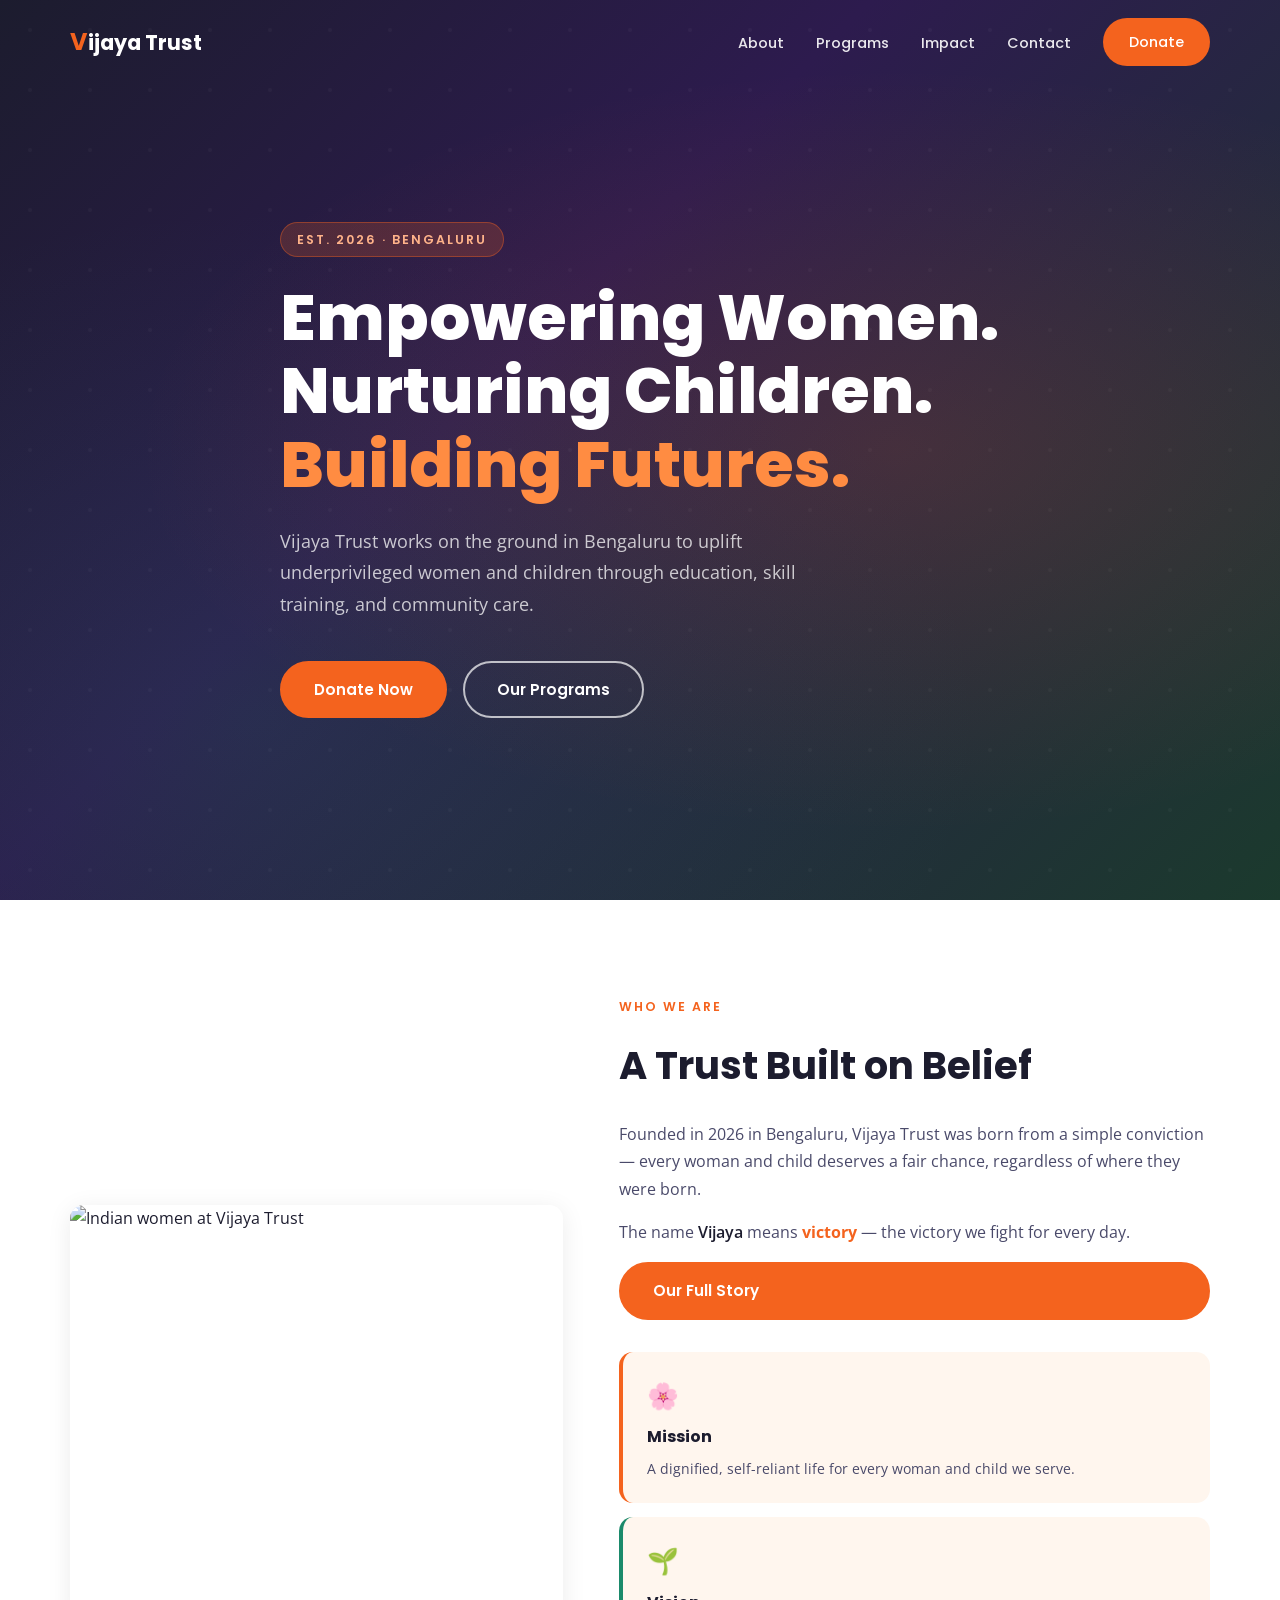
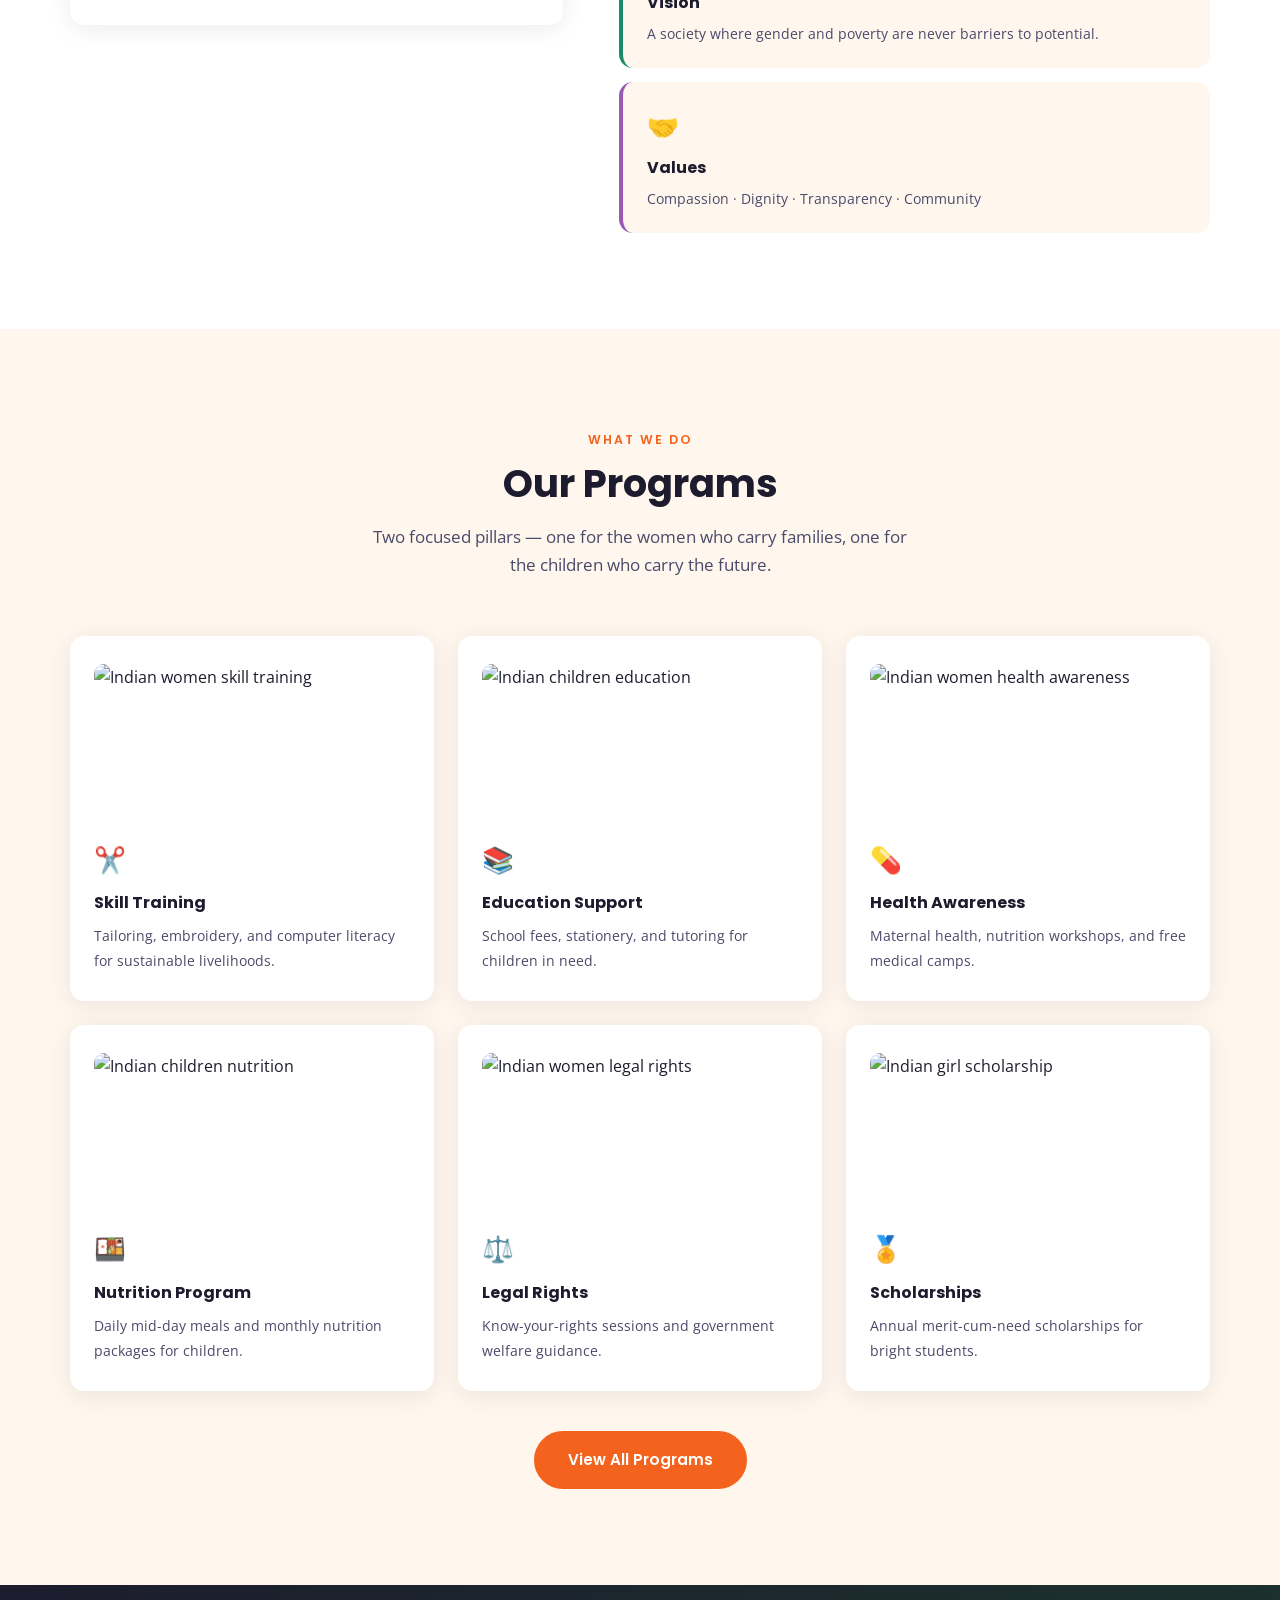
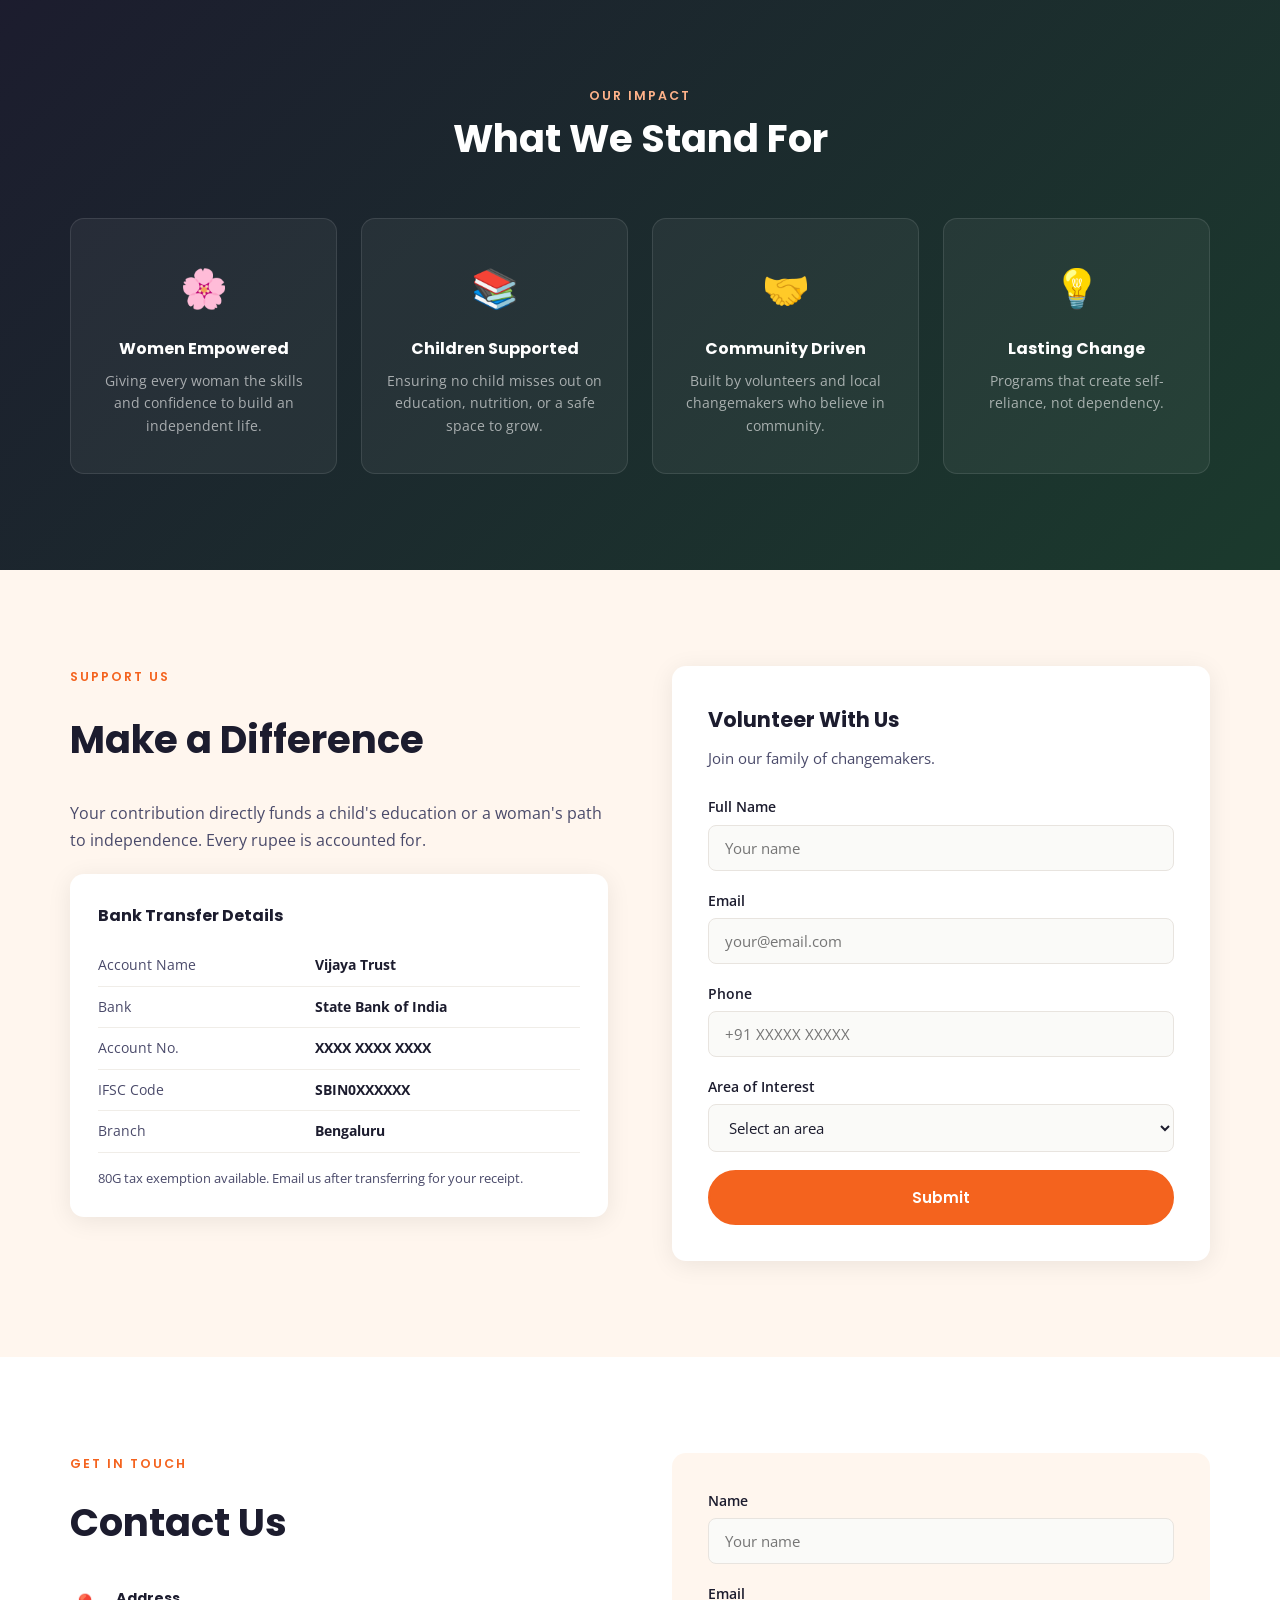
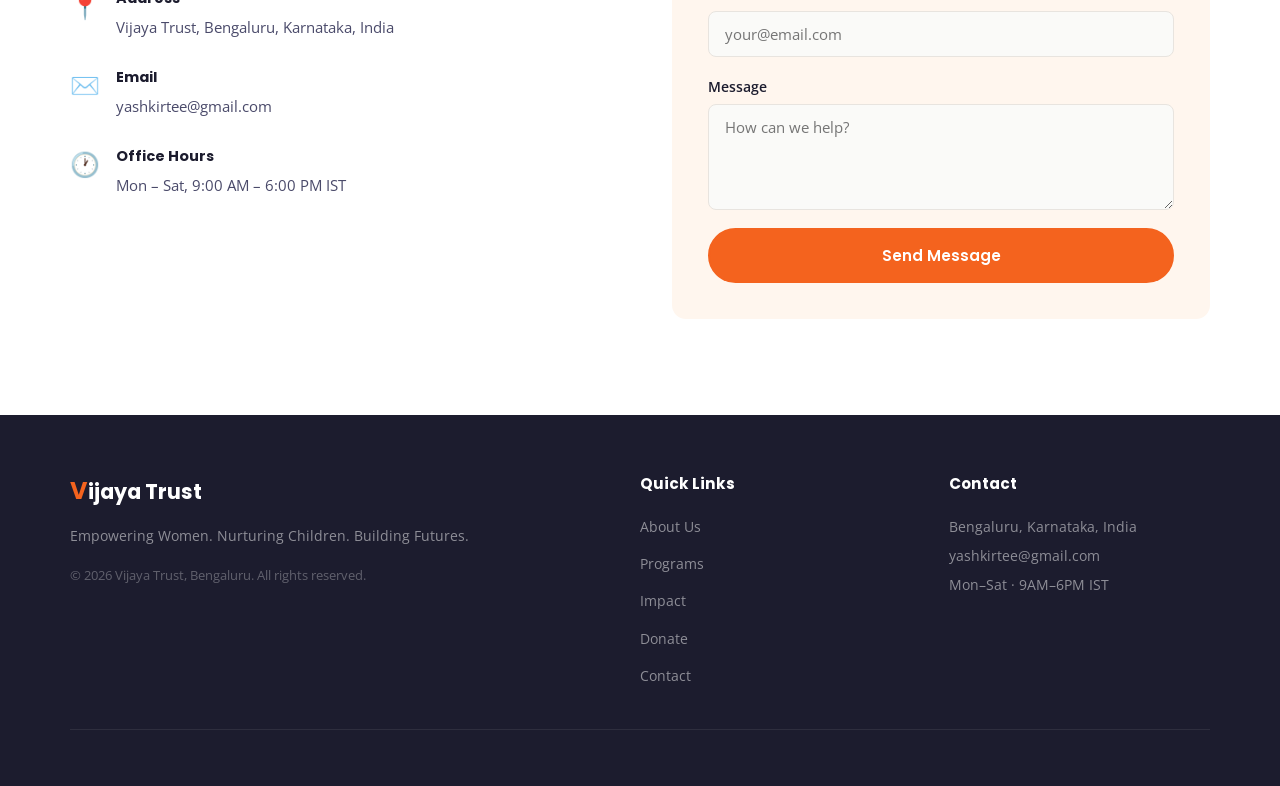
==== commit 59c681c8: "Add images to program cards and team section, fix all links" ====
--- a/index.html
+++ b/index.html
@@ -89,31 +89,37 @@
       </div>
       <div class="programs-snap__grid">
         <div class="program-card">
+          <img src="https://images.unsplash.com/photo-1594744803329-e58b31de8bf5?auto=format&fit=crop&w=600&q=80" alt="Indian women skill training" class="program-card__img" />
           <div class="program-card__icon">✂️</div>
           <h3>Skill Training</h3>
           <p>Tailoring, embroidery, and computer literacy for sustainable livelihoods.</p>
         </div>
         <div class="program-card">
+          <img src="https://images.unsplash.com/photo-1601370690183-1c7796ecec61?auto=format&fit=crop&w=600&q=80" alt="Indian children education" class="program-card__img" />
           <div class="program-card__icon">📚</div>
           <h3>Education Support</h3>
           <p>School fees, stationery, and tutoring for children in need.</p>
         </div>
         <div class="program-card">
+          <img src="https://images.unsplash.com/photo-1607746882042-944635dfe10e?auto=format&fit=crop&w=600&q=80" alt="Indian women health awareness" class="program-card__img" />
           <div class="program-card__icon">💊</div>
           <h3>Health Awareness</h3>
           <p>Maternal health, nutrition workshops, and free medical camps.</p>
         </div>
         <div class="program-card">
+          <img src="https://images.unsplash.com/photo-1559827260-dc66d52bef19?auto=format&fit=crop&w=600&q=80" alt="Indian children nutrition" class="program-card__img" />
           <div class="program-card__icon">🍱</div>
           <h3>Nutrition Program</h3>
           <p>Daily mid-day meals and monthly nutrition packages for children.</p>
         </div>
         <div class="program-card">
+          <img src="https://images.unsplash.com/photo-1545167622-3a6ac756afa4?auto=format&fit=crop&w=600&q=80" alt="Indian women legal rights" class="program-card__img" />
           <div class="program-card__icon">⚖️</div>
           <h3>Legal Rights</h3>
           <p>Know-your-rights sessions and government welfare guidance.</p>
         </div>
         <div class="program-card">
+          <img src="https://images.unsplash.com/photo-1610216705422-caa3fcb6d158?auto=format&fit=crop&w=600&q=80" alt="Indian girl scholarship" class="program-card__img" />
           <div class="program-card__icon">🏅</div>
           <h3>Scholarships</h3>
           <p>Annual merit-cum-need scholarships for bright students.</p>
--- a/style.css
+++ b/style.css
@@ -182,7 +182,8 @@
   transition: transform 0.2s;
 }
 .program-card:hover { transform: translateY(-4px); }
-.program-card__icon { font-size: 2rem; margin-bottom: 12px; }
+.program-card__img { width: 100%; height: 160px; object-fit: cover; border-radius: 10px; margin-bottom: 14px; }
+.program-card__icon { font-size: 1.6rem; margin-bottom: 8px; }
 .program-card h3 { font-family: var(--font-head); font-size: 1rem; color: var(--dark); margin-bottom: 8px; }
 .program-card p  { color: var(--mid); font-size: 0.9rem; margin: 0; }
 .programs-snap__cta { text-align: center; margin-top: 40px; }
@@ -270,7 +271,9 @@
 .highlight-card p { color: var(--mid); font-size: 0.85rem; margin: 0; }
 
 .team-section { background: var(--warm); }
-.team-cta { text-align: center; margin-top: 8px; display: flex; flex-direction: column; align-items: center; gap: 20px; }
+.team-img { border-radius: var(--radius); overflow: hidden; margin-bottom: 40px; box-shadow: var(--shadow); }
+.team-img img { width: 100%; height: 360px; object-fit: cover; display: block; }
+.team-cta { text-align: center; display: flex; flex-direction: column; align-items: center; gap: 20px; }
 .team-cta p { color: var(--mid); font-size: 1rem; }
 
 /* ── PROGRAMS PAGE ── */
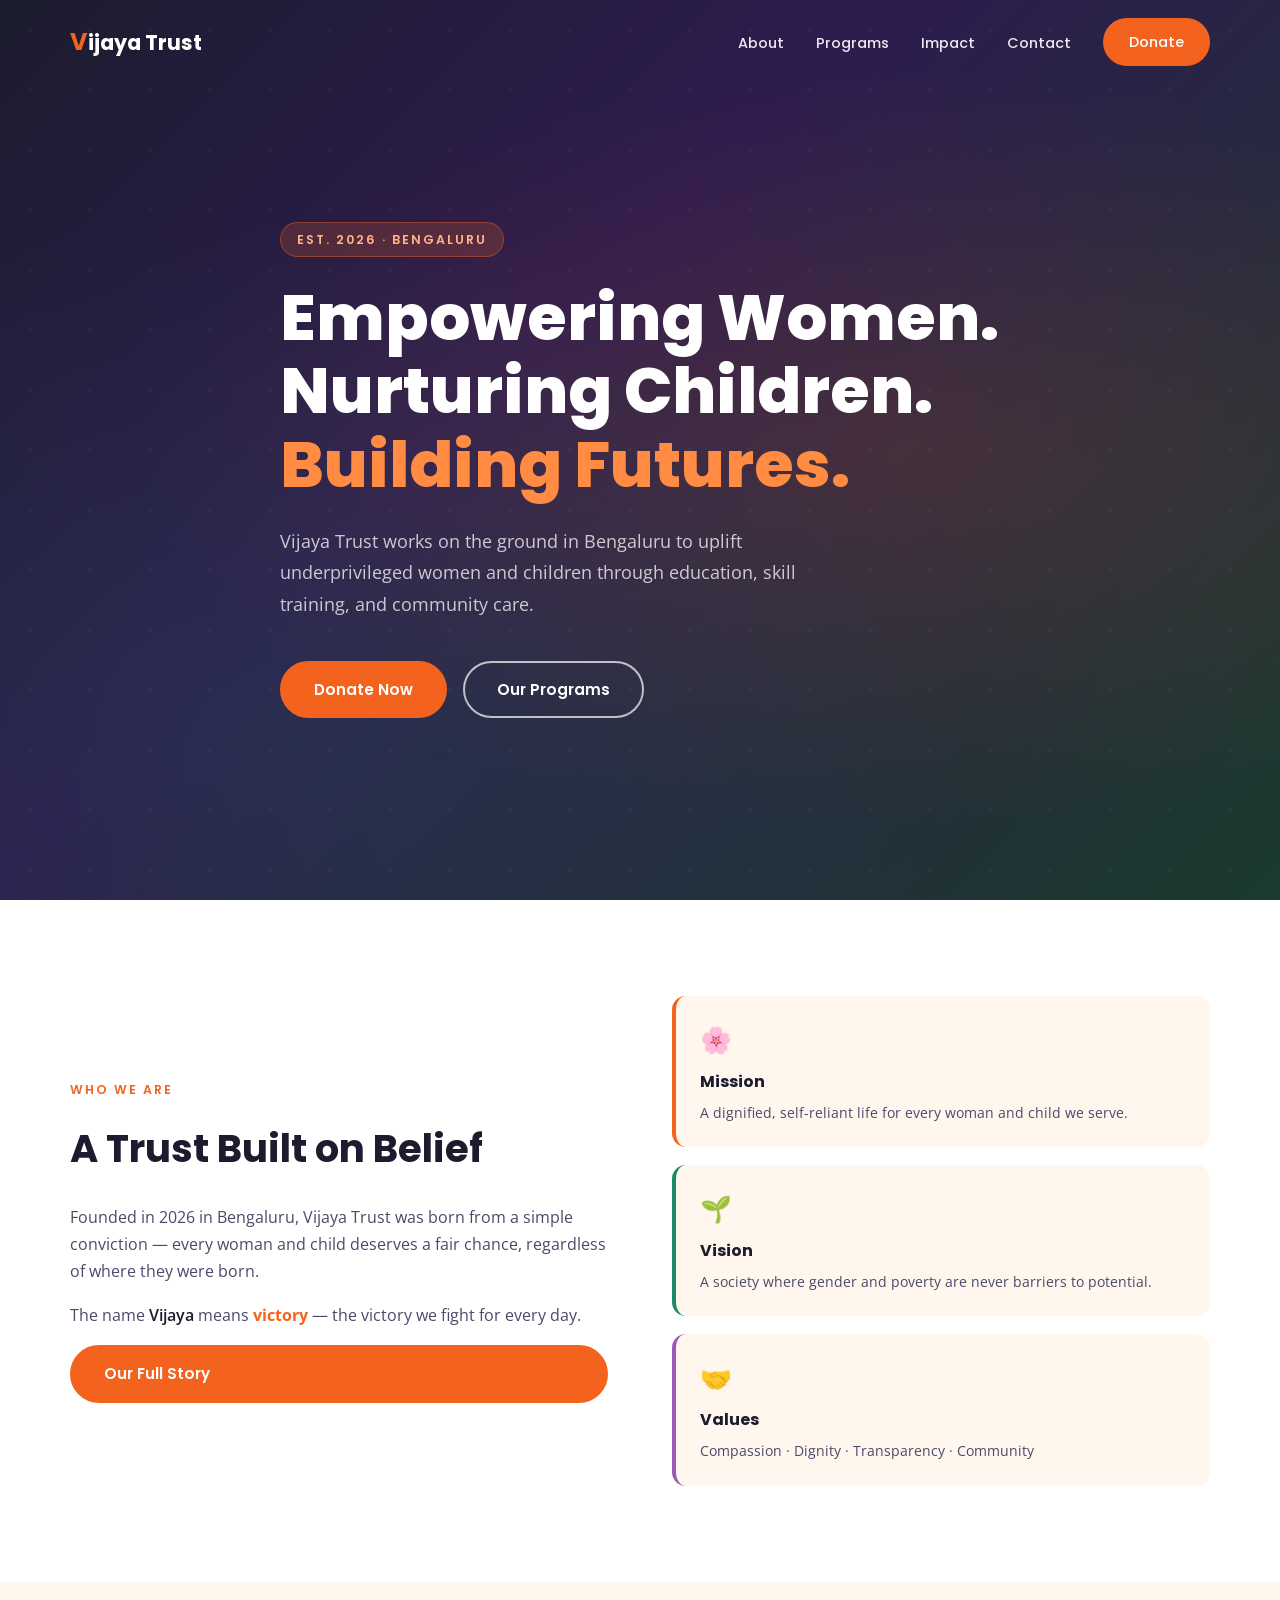
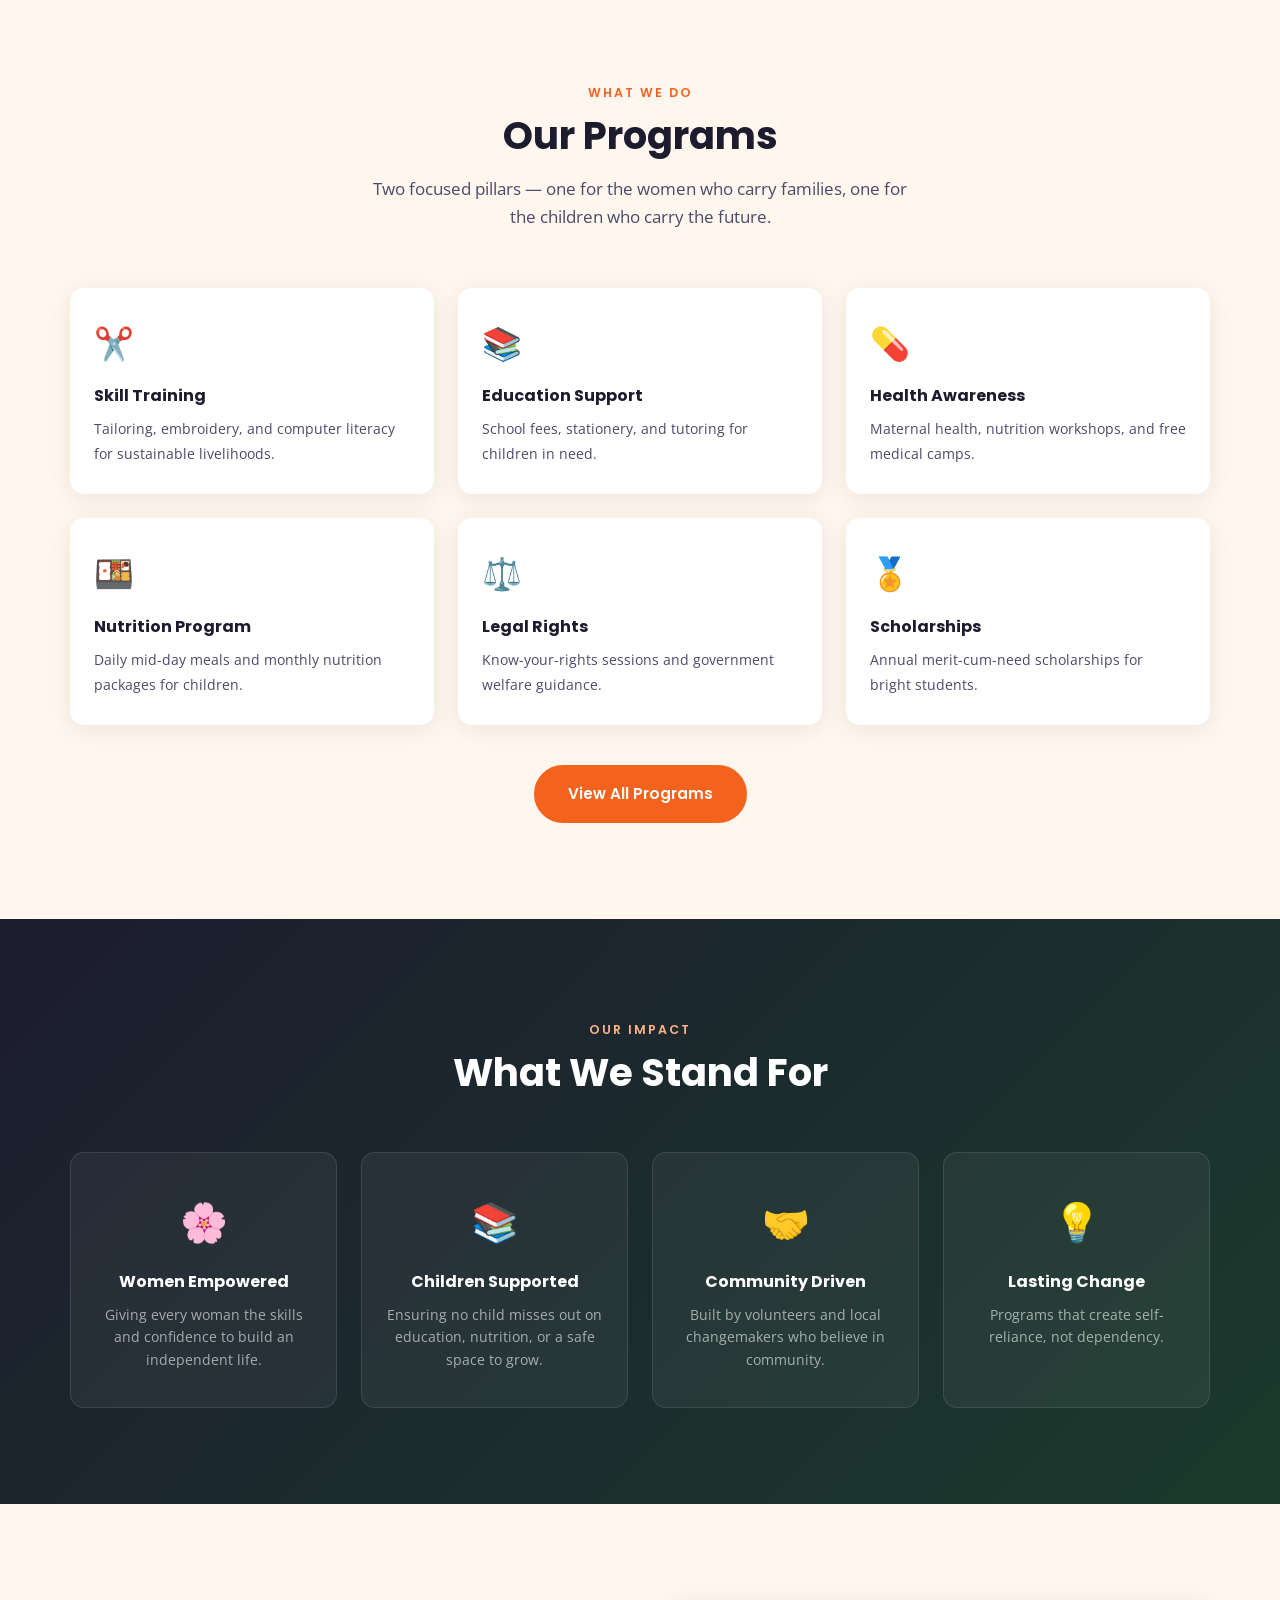
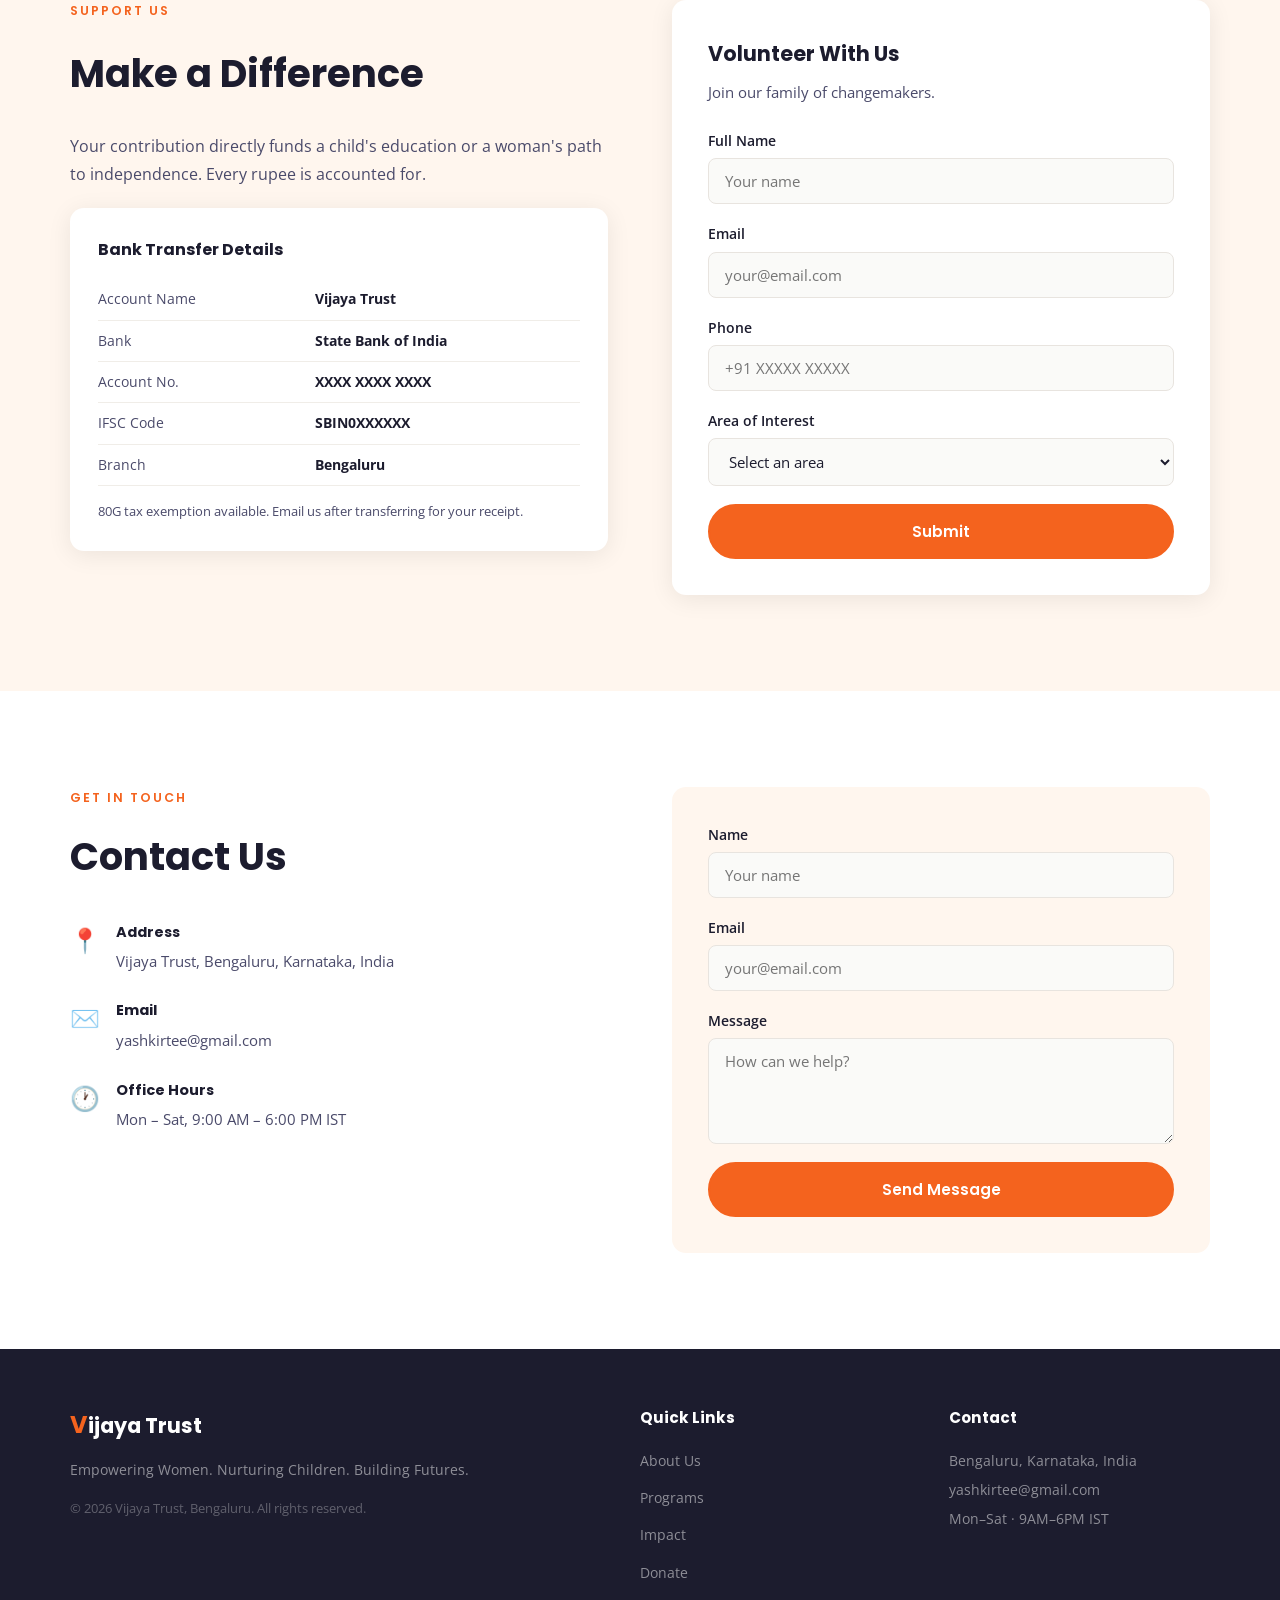
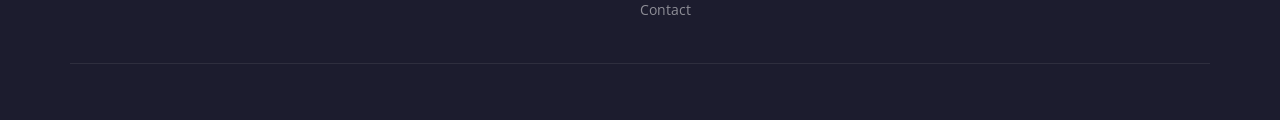
==== commit 20dcb7b3: "Remove all images — revert to original icon-based design" ====
--- a/index.html
+++ b/index.html
@@ -31,7 +31,6 @@
 
   <!-- HERO -->
   <section class="hero" id="home">
-    <div class="hero__bg"></div>
     <div class="hero__overlay"></div>
     <div class="container hero__content">
       <span class="hero__badge">Est. 2026 · Bengaluru</span>
@@ -39,7 +38,7 @@
       <p class="hero__sub">Vijaya Trust works on the ground in Bengaluru to uplift underprivileged women and children through education, skill training, and community care.</p>
       <div class="hero__actions">
         <a href="#donate" class="btn btn--primary">Donate Now</a>
-        <a href="projects.html" class="btn btn--outline">Our Programs</a>
+        <a href="programs.html" class="btn btn--outline">Our Programs</a>
       </div>
     </div>
   </section>
@@ -47,33 +46,28 @@
   <!-- ABOUT SNAPSHOT -->
   <section class="section about-snap" id="about">
     <div class="container about-snap__grid">
-      <div class="about-snap__img">
-        <img src="https://images.unsplash.com/photo-1561451213-59dc6b2c5440?auto=format&fit=crop&w=800&q=80" alt="Indian women at Vijaya Trust" />
-      </div>
-      <div class="about-snap__right">
-        <div class="about-snap__text">
-          <span class="section__label">Who We Are</span>
-          <h2 class="section__title">A Trust Built on Belief</h2>
-          <p>Founded in 2026 in Bengaluru, Vijaya Trust was born from a simple conviction — every woman and child deserves a fair chance, regardless of where they were born.</p>
-          <p>The name <em>Vijaya</em> means <strong>victory</strong> — the victory we fight for every day.</p>
-          <a href="about.html" class="btn btn--primary">Our Full Story</a>
-        </div>
-        <div class="about-snap__cards">
-          <div class="snap-card" style="border-color: var(--orange);">
-            <div class="snap-card__icon">🌸</div>
-            <strong>Mission</strong>
-            <p>A dignified, self-reliant life for every woman and child we serve.</p>
-          </div>
-          <div class="snap-card" style="border-color: var(--green);">
-            <div class="snap-card__icon">🌱</div>
-            <strong>Vision</strong>
-            <p>A society where gender and poverty are never barriers to potential.</p>
-          </div>
-          <div class="snap-card" style="border-color: #9B59B6;">
-            <div class="snap-card__icon">🤝</div>
-            <strong>Values</strong>
-            <p>Compassion · Dignity · Transparency · Community</p>
-          </div>
+      <div class="about-snap__text">
+        <span class="section__label">Who We Are</span>
+        <h2 class="section__title">A Trust Built on Belief</h2>
+        <p>Founded in 2026 in Bengaluru, Vijaya Trust was born from a simple conviction — every woman and child deserves a fair chance, regardless of where they were born.</p>
+        <p>The name <em>Vijaya</em> means <strong>victory</strong> — the victory we fight for every day.</p>
+        <a href="about.html" class="btn btn--primary">Our Full Story</a>
+      </div>
+      <div class="about-snap__cards">
+        <div class="snap-card" style="border-color: var(--orange);">
+          <div class="snap-card__icon">🌸</div>
+          <strong>Mission</strong>
+          <p>A dignified, self-reliant life for every woman and child we serve.</p>
+        </div>
+        <div class="snap-card" style="border-color: var(--green);">
+          <div class="snap-card__icon">🌱</div>
+          <strong>Vision</strong>
+          <p>A society where gender and poverty are never barriers to potential.</p>
+        </div>
+        <div class="snap-card" style="border-color: #9B59B6;">
+          <div class="snap-card__icon">🤝</div>
+          <strong>Values</strong>
+          <p>Compassion · Dignity · Transparency · Community</p>
         </div>
       </div>
     </div>
@@ -89,37 +83,31 @@
       </div>
       <div class="programs-snap__grid">
         <div class="program-card">
-          <img src="https://images.unsplash.com/photo-1594744803329-e58b31de8bf5?auto=format&fit=crop&w=600&q=80" alt="Indian women skill training" class="program-card__img" />
           <div class="program-card__icon">✂️</div>
           <h3>Skill Training</h3>
           <p>Tailoring, embroidery, and computer literacy for sustainable livelihoods.</p>
         </div>
         <div class="program-card">
-          <img src="https://images.unsplash.com/photo-1601370690183-1c7796ecec61?auto=format&fit=crop&w=600&q=80" alt="Indian children education" class="program-card__img" />
           <div class="program-card__icon">📚</div>
           <h3>Education Support</h3>
           <p>School fees, stationery, and tutoring for children in need.</p>
         </div>
         <div class="program-card">
-          <img src="https://images.unsplash.com/photo-1607746882042-944635dfe10e?auto=format&fit=crop&w=600&q=80" alt="Indian women health awareness" class="program-card__img" />
           <div class="program-card__icon">💊</div>
           <h3>Health Awareness</h3>
           <p>Maternal health, nutrition workshops, and free medical camps.</p>
         </div>
         <div class="program-card">
-          <img src="https://images.unsplash.com/photo-1559827260-dc66d52bef19?auto=format&fit=crop&w=600&q=80" alt="Indian children nutrition" class="program-card__img" />
           <div class="program-card__icon">🍱</div>
           <h3>Nutrition Program</h3>
           <p>Daily mid-day meals and monthly nutrition packages for children.</p>
         </div>
         <div class="program-card">
-          <img src="https://images.unsplash.com/photo-1545167622-3a6ac756afa4?auto=format&fit=crop&w=600&q=80" alt="Indian women legal rights" class="program-card__img" />
           <div class="program-card__icon">⚖️</div>
           <h3>Legal Rights</h3>
           <p>Know-your-rights sessions and government welfare guidance.</p>
         </div>
         <div class="program-card">
-          <img src="https://images.unsplash.com/photo-1610216705422-caa3fcb6d158?auto=format&fit=crop&w=600&q=80" alt="Indian girl scholarship" class="program-card__img" />
           <div class="program-card__icon">🏅</div>
           <h3>Scholarships</h3>
           <p>Annual merit-cum-need scholarships for bright students.</p>
--- a/style.css
+++ b/style.css
@@ -104,12 +104,6 @@
   background: linear-gradient(135deg, #1C1C2E 0%, #2D1B4E 40%, #1B3A2D 100%);
   overflow: hidden;
 }
-.hero__bg {
-  position: absolute; inset: 0;
-  background-image: url('https://images.unsplash.com/photo-1583309219338-a582f1db9a69?auto=format&fit=crop&w=1600&q=80');
-  background-size: cover; background-position: center;
-  opacity: 0.22;
-}
 .hero::before {
   content: '';
   position: absolute; inset: 0;
@@ -133,17 +127,6 @@
 .hero__sub { font-size: 1.1rem; color: rgba(255,255,255,0.75); margin-bottom: 40px; max-width: 560px; line-height: 1.8; }
 .hero__actions { display: flex; gap: 16px; flex-wrap: wrap; }
 
-/* ── About Snap Image ── */
-.about-snap__img { border-radius: var(--radius); overflow: hidden; box-shadow: var(--shadow); }
-.about-snap__img img { width: 100%; height: 420px; object-fit: cover; display: block; }
-
-/* ── Project card image ── */
-.project-card__img { width: 100%; height: 180px; object-fit: cover; border-radius: 10px; margin-bottom: 4px; }
-
-/* ── Story image ── */
-.story-img { border-radius: var(--radius); overflow: hidden; box-shadow: var(--shadow); }
-.story-img img { width: 100%; height: 100%; object-fit: cover; display: block; min-height: 320px; }
-
 /* ── PAGE HERO (inner pages) ── */
 .page-hero {
   background: linear-gradient(135deg, #1C1C2E 0%, #2D1B4E 40%, #1B3A2D 100%);
@@ -155,13 +138,12 @@
 
 /* ── ABOUT SNAPSHOT ── */
 .about-snap { background: var(--white); }
-.about-snap__grid { display: grid; grid-template-columns: 1fr 1.2fr; gap: 56px; align-items: center; }
-.about-snap__right { display: flex; flex-direction: column; gap: 32px; }
+.about-snap__grid { display: grid; grid-template-columns: 1fr 1fr; gap: 64px; align-items: center; }
 .about-snap__text { display: flex; flex-direction: column; gap: 16px; }
 .about-snap__text p { color: var(--mid); }
 .about-snap__text em { font-style: normal; font-weight: 600; color: var(--dark); }
 .about-snap__text strong { color: var(--orange); }
-.about-snap__cards { display: flex; flex-direction: column; gap: 14px; }
+.about-snap__cards { display: flex; flex-direction: column; gap: 18px; }
 .snap-card {
   background: var(--warm); border-left: 4px solid;
   border-radius: var(--radius); padding: 22px 24px;
@@ -182,8 +164,7 @@
   transition: transform 0.2s;
 }
 .program-card:hover { transform: translateY(-4px); }
-.program-card__img { width: 100%; height: 160px; object-fit: cover; border-radius: 10px; margin-bottom: 14px; }
-.program-card__icon { font-size: 1.6rem; margin-bottom: 8px; }
+.program-card__icon { font-size: 2rem; margin-bottom: 12px; }
 .program-card h3 { font-family: var(--font-head); font-size: 1rem; color: var(--dark); margin-bottom: 8px; }
 .program-card p  { color: var(--mid); font-size: 0.9rem; margin: 0; }
 .programs-snap__cta { text-align: center; margin-top: 40px; }
@@ -259,7 +240,7 @@
 .value-card p  { color: var(--mid); font-size: 0.88rem; margin: 0; }
 
 .story-section { background: var(--white); }
-.story-grid { display: grid; grid-template-columns: 1fr 1.4fr; gap: 64px; align-items: center; }
+.story-grid { display: grid; grid-template-columns: 1.4fr 1fr; gap: 64px; align-items: start; }
 .story-text { display: flex; flex-direction: column; gap: 16px; }
 .story-text p  { color: var(--mid); }
 .story-text em { font-style: normal; font-weight: 600; color: var(--dark); }
@@ -271,9 +252,7 @@
 .highlight-card p { color: var(--mid); font-size: 0.85rem; margin: 0; }
 
 .team-section { background: var(--warm); }
-.team-img { border-radius: var(--radius); overflow: hidden; margin-bottom: 40px; box-shadow: var(--shadow); }
-.team-img img { width: 100%; height: 360px; object-fit: cover; display: block; }
-.team-cta { text-align: center; display: flex; flex-direction: column; align-items: center; gap: 20px; }
+.team-cta { text-align: center; margin-top: 8px; display: flex; flex-direction: column; align-items: center; gap: 20px; }
 .team-cta p { color: var(--mid); font-size: 1rem; }
 
 /* ── PROGRAMS PAGE ── */
@@ -313,7 +292,6 @@
 @media (max-width: 900px) {
   .about-snap__grid, .involve__grid, .contact__grid,
   .story-grid, .about-mv { grid-template-columns: 1fr; gap: 40px; }
-  .about-snap__right { gap: 24px; }
   .impact__grid, .values-grid { grid-template-columns: repeat(2, 1fr); }
   .programs-snap__grid { grid-template-columns: repeat(2, 1fr); }
   .footer__inner { grid-template-columns: 1fr 1fr; }
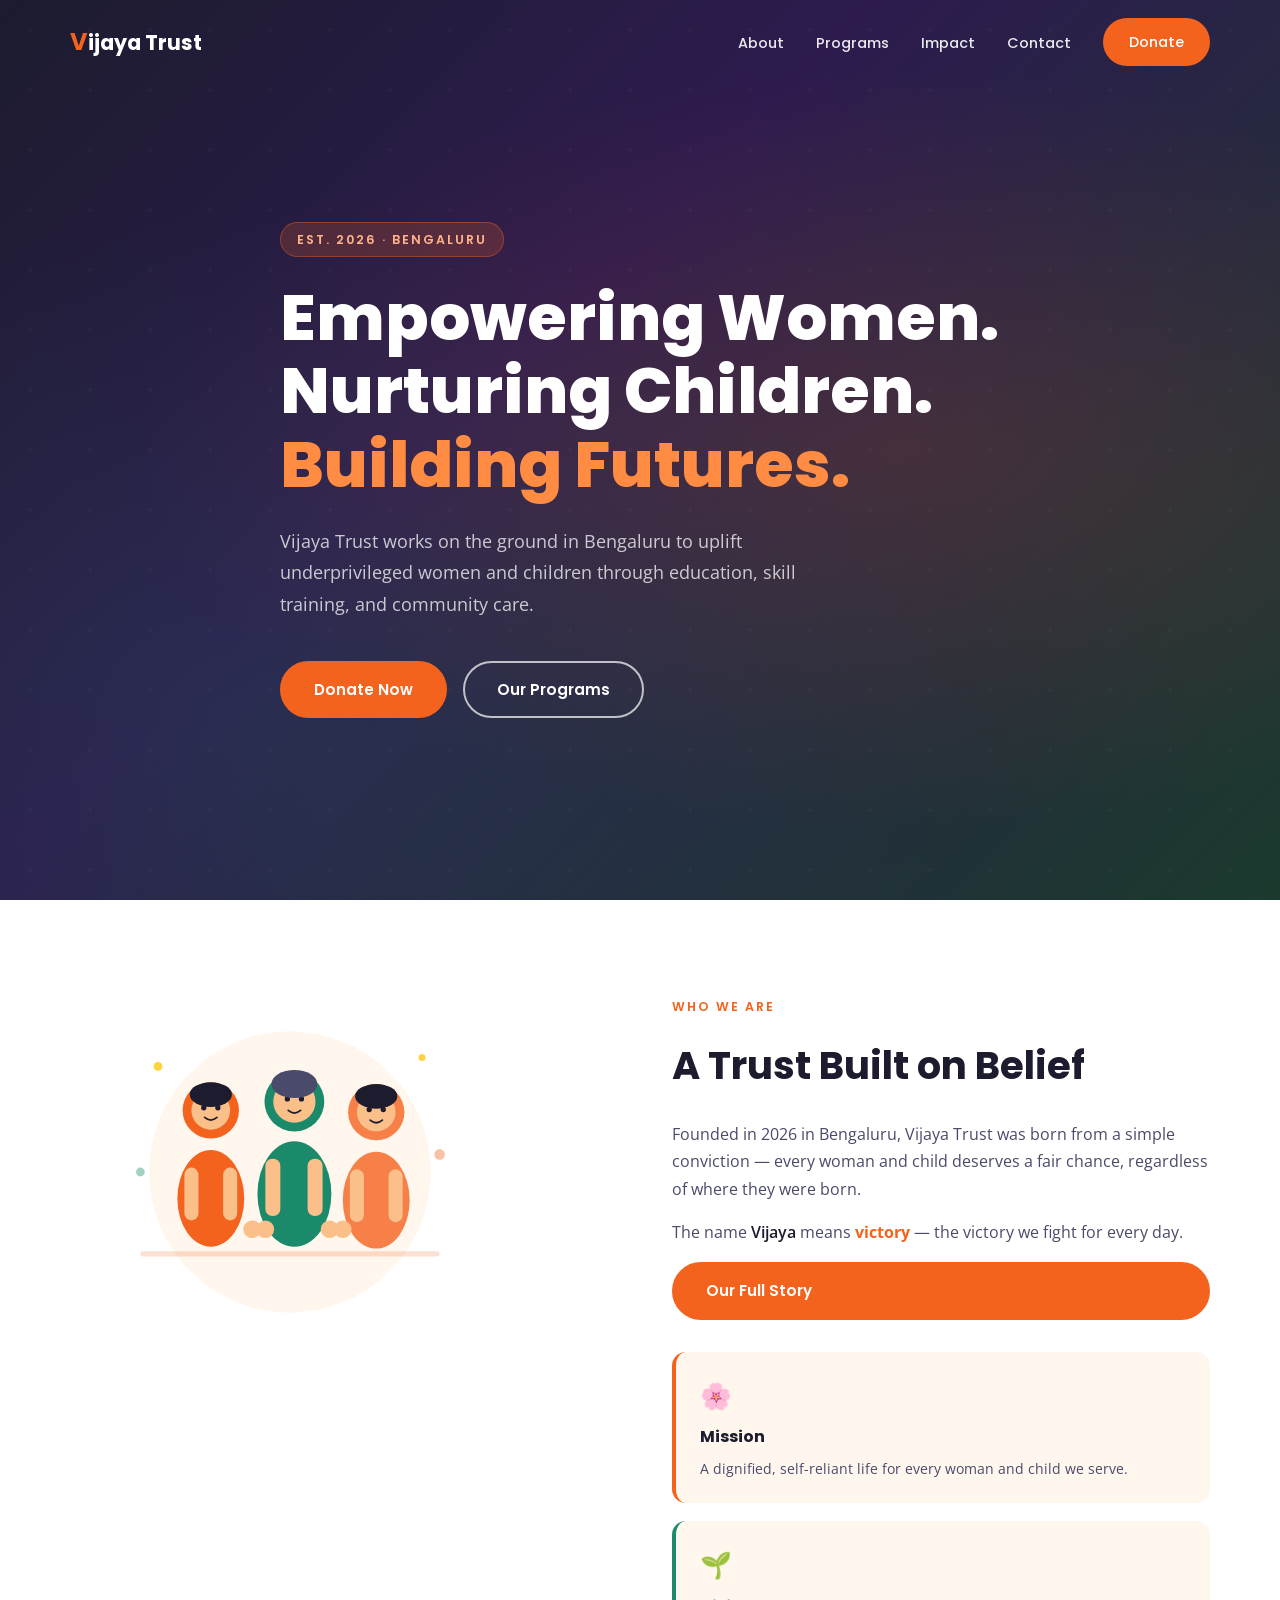
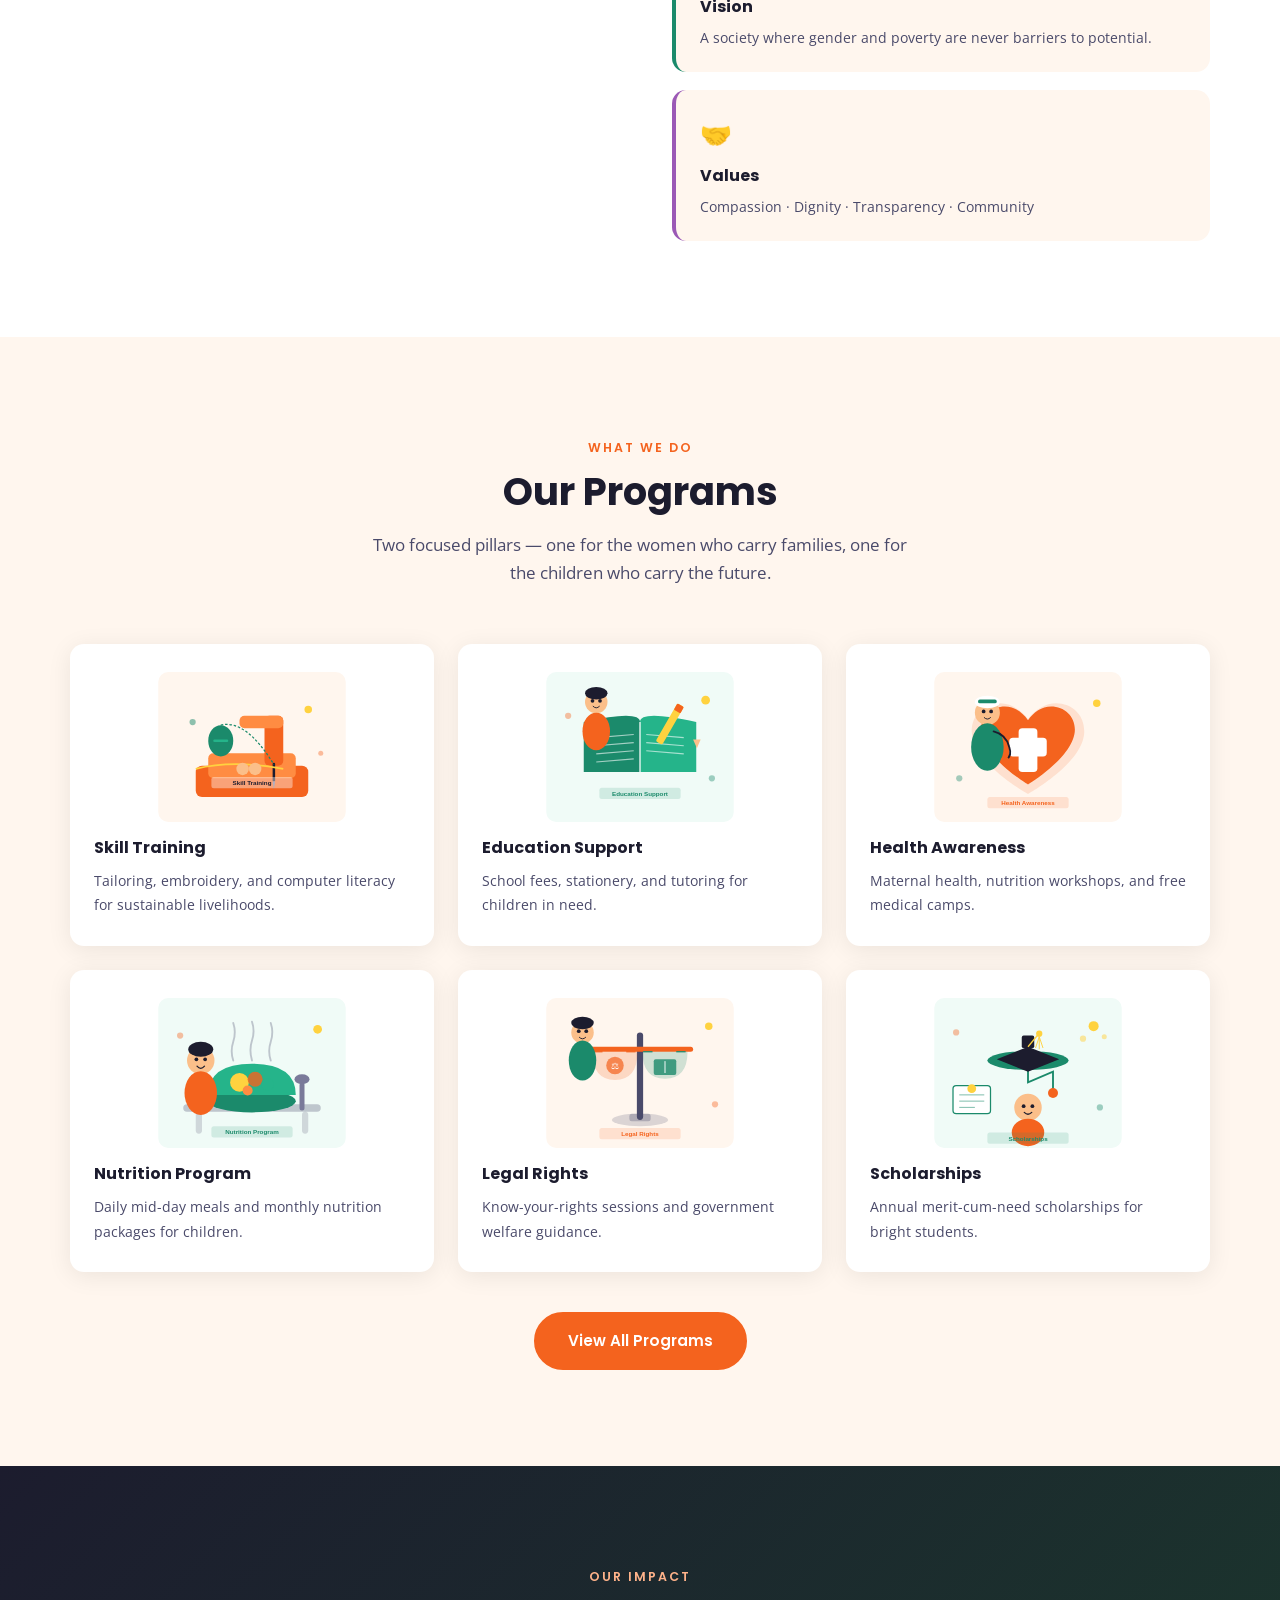
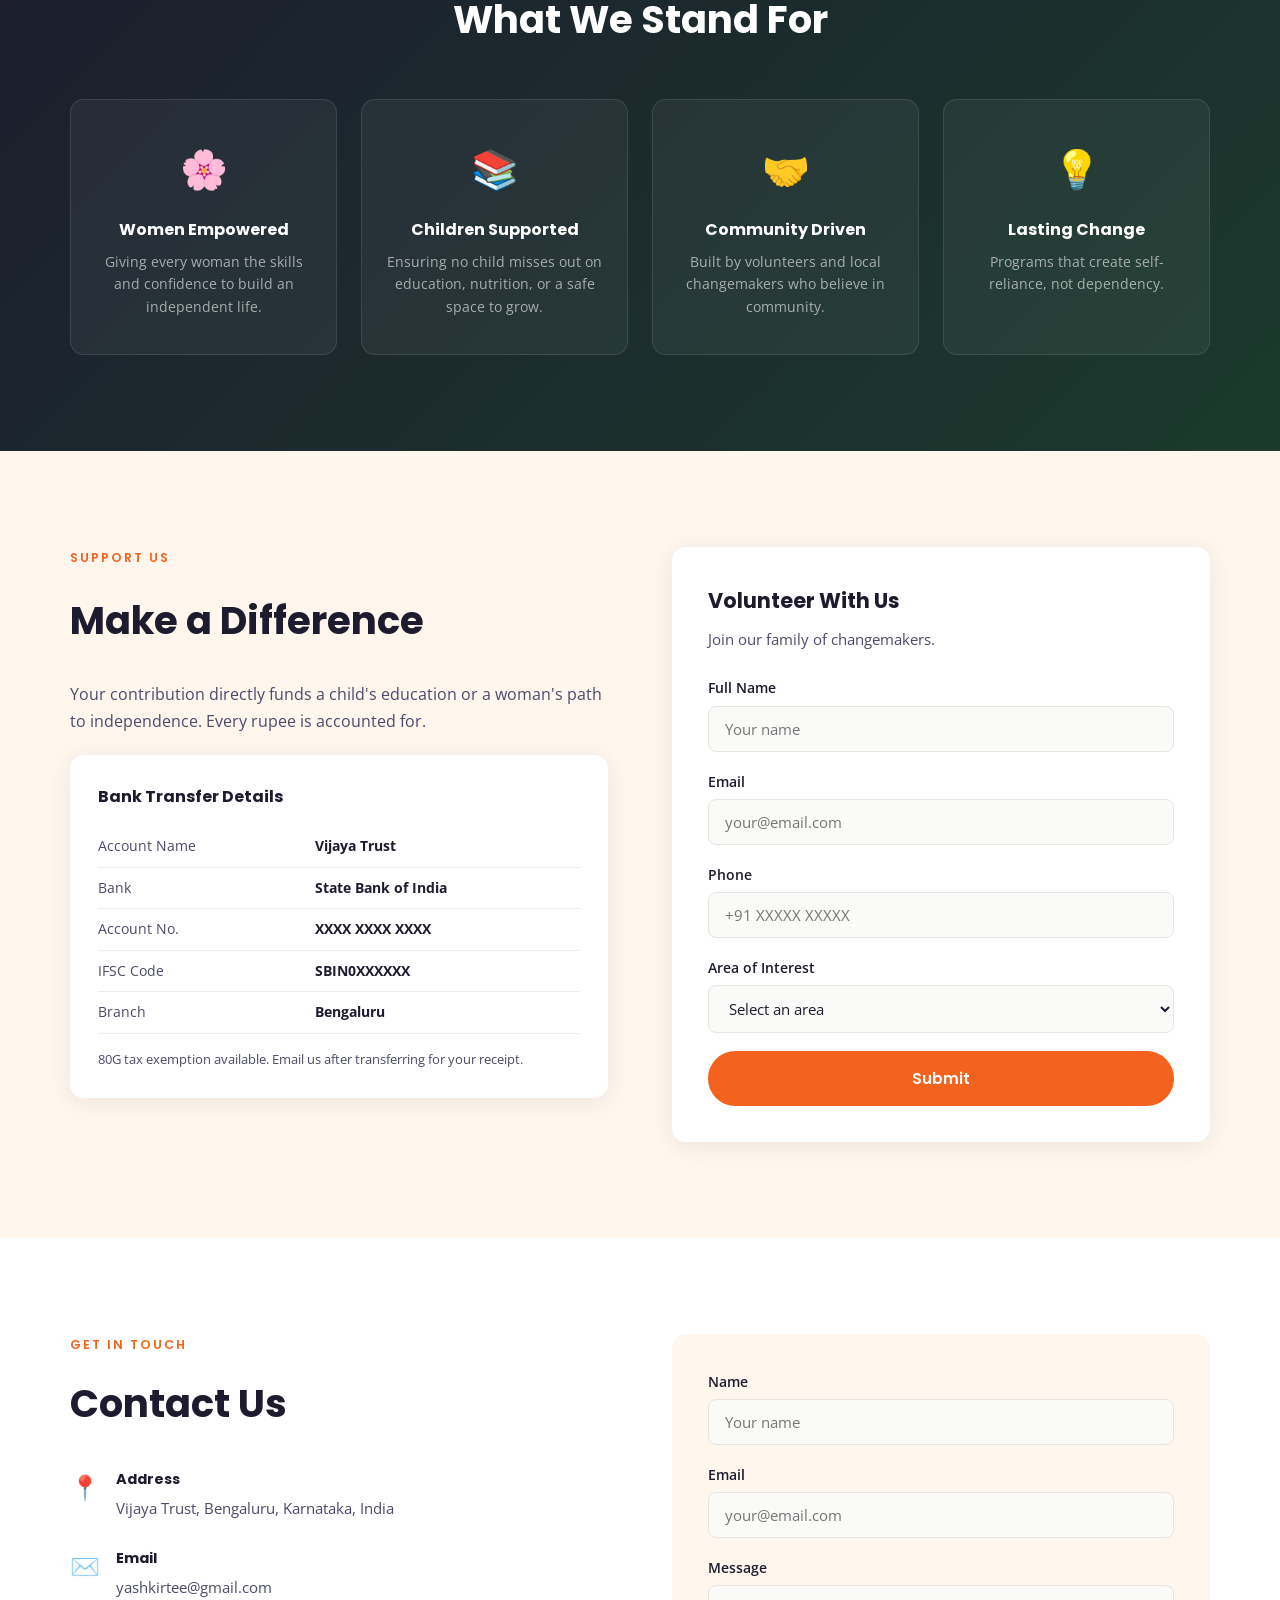
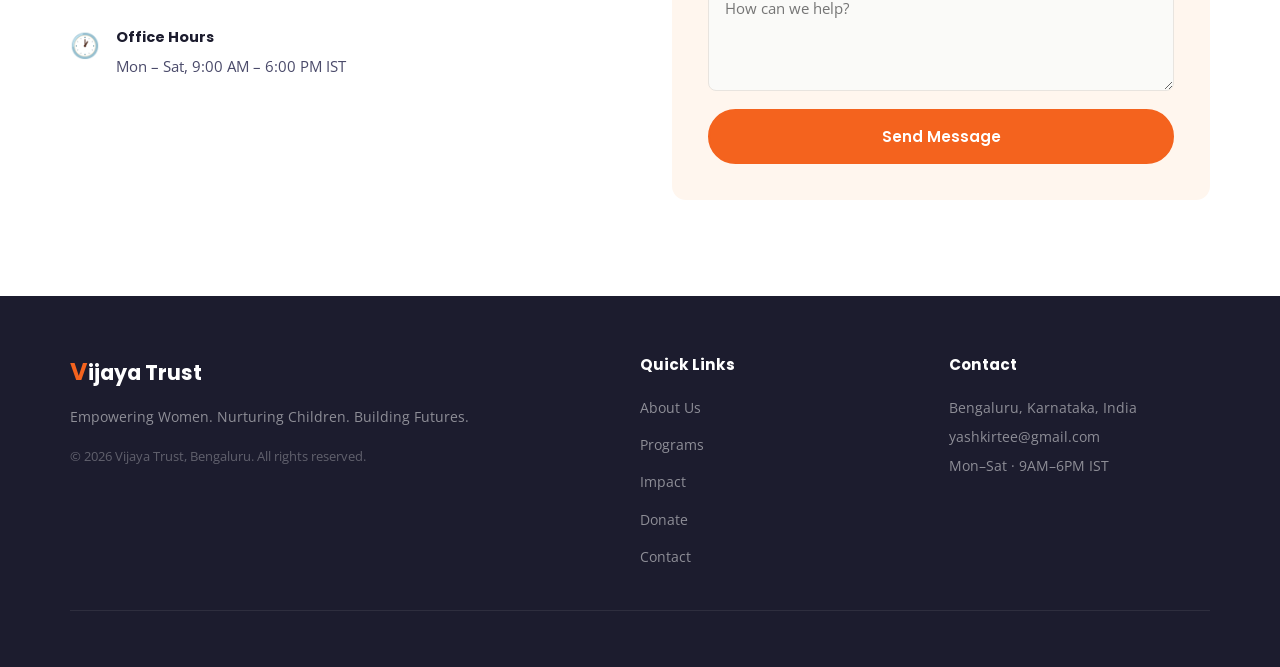
==== commit 9a641ffe: "Add custom SVG illustrations to v2 site 8 brand-colored SVG illustrations added (empowerment, skill-" ====
--- a/index.html
+++ b/index.html
@@ -38,7 +38,7 @@
       <p class="hero__sub">Vijaya Trust works on the ground in Bengaluru to uplift underprivileged women and children through education, skill training, and community care.</p>
       <div class="hero__actions">
         <a href="#donate" class="btn btn--primary">Donate Now</a>
-        <a href="programs.html" class="btn btn--outline">Our Programs</a>
+        <a href="projects.html" class="btn btn--outline">Our Programs</a>
       </div>
     </div>
   </section>
@@ -46,6 +46,9 @@
   <!-- ABOUT SNAPSHOT -->
   <section class="section about-snap" id="about">
     <div class="container about-snap__grid">
+      <div class="about-snap__illus">
+        <img src="illustrations/empowerment.svg" alt="Women empowerment illustration" />
+      </div>
       <div class="about-snap__text">
         <span class="section__label">Who We Are</span>
         <h2 class="section__title">A Trust Built on Belief</h2>
@@ -83,32 +86,32 @@
       </div>
       <div class="programs-snap__grid">
         <div class="program-card">
-          <div class="program-card__icon">✂️</div>
+          <img src="illustrations/skill-training.svg" alt="Skill Training" class="program-card__illus" />
           <h3>Skill Training</h3>
           <p>Tailoring, embroidery, and computer literacy for sustainable livelihoods.</p>
         </div>
         <div class="program-card">
-          <div class="program-card__icon">📚</div>
+          <img src="illustrations/education.svg" alt="Education Support" class="program-card__illus" />
           <h3>Education Support</h3>
           <p>School fees, stationery, and tutoring for children in need.</p>
         </div>
         <div class="program-card">
-          <div class="program-card__icon">💊</div>
+          <img src="illustrations/health.svg" alt="Health Awareness" class="program-card__illus" />
           <h3>Health Awareness</h3>
           <p>Maternal health, nutrition workshops, and free medical camps.</p>
         </div>
         <div class="program-card">
-          <div class="program-card__icon">🍱</div>
+          <img src="illustrations/nutrition.svg" alt="Nutrition Program" class="program-card__illus" />
           <h3>Nutrition Program</h3>
           <p>Daily mid-day meals and monthly nutrition packages for children.</p>
         </div>
         <div class="program-card">
-          <div class="program-card__icon">⚖️</div>
+          <img src="illustrations/legal.svg" alt="Legal Rights" class="program-card__illus" />
           <h3>Legal Rights</h3>
           <p>Know-your-rights sessions and government welfare guidance.</p>
         </div>
         <div class="program-card">
-          <div class="program-card__icon">🏅</div>
+          <img src="illustrations/scholarship.svg" alt="Scholarships" class="program-card__illus" />
           <h3>Scholarships</h3>
           <p>Annual merit-cum-need scholarships for bright students.</p>
         </div>
--- a/style.css
+++ b/style.css
@@ -138,12 +138,20 @@
 
 /* ── ABOUT SNAPSHOT ── */
 .about-snap { background: var(--white); }
-.about-snap__grid { display: grid; grid-template-columns: 1fr 1fr; gap: 64px; align-items: center; }
-.about-snap__text { display: flex; flex-direction: column; gap: 16px; }
+.about-snap__grid {
+  display: grid;
+  grid-template-columns: 1fr 1fr;
+  grid-template-rows: auto auto;
+  gap: 32px 64px;
+  align-items: start;
+}
+.about-snap__illus { grid-row: 1 / 3; }
+.about-snap__illus img { width: 100%; max-width: 440px; border-radius: var(--radius); }
+.about-snap__text { grid-column: 2; display: flex; flex-direction: column; gap: 16px; }
 .about-snap__text p { color: var(--mid); }
 .about-snap__text em { font-style: normal; font-weight: 600; color: var(--dark); }
 .about-snap__text strong { color: var(--orange); }
-.about-snap__cards { display: flex; flex-direction: column; gap: 18px; }
+.about-snap__cards { grid-column: 2; display: flex; flex-direction: column; gap: 18px; }
 .snap-card {
   background: var(--warm); border-left: 4px solid;
   border-radius: var(--radius); padding: 22px 24px;
@@ -164,6 +172,7 @@
   transition: transform 0.2s;
 }
 .program-card:hover { transform: translateY(-4px); }
+.program-card__illus { width: 100%; height: 150px; object-fit: contain; margin-bottom: 12px; }
 .program-card__icon { font-size: 2rem; margin-bottom: 12px; }
 .program-card h3 { font-family: var(--font-head); font-size: 1rem; color: var(--dark); margin-bottom: 8px; }
 .program-card p  { color: var(--mid); font-size: 0.9rem; margin: 0; }
@@ -252,6 +261,8 @@
 .highlight-card p { color: var(--mid); font-size: 0.85rem; margin: 0; }
 
 .team-section { background: var(--warm); }
+.team-illus { max-width: 380px; margin: 0 auto 40px; }
+.team-illus img { width: 100%; border-radius: var(--radius); }
 .team-cta { text-align: center; margin-top: 8px; display: flex; flex-direction: column; align-items: center; gap: 20px; }
 .team-cta p { color: var(--mid); font-size: 1rem; }
 
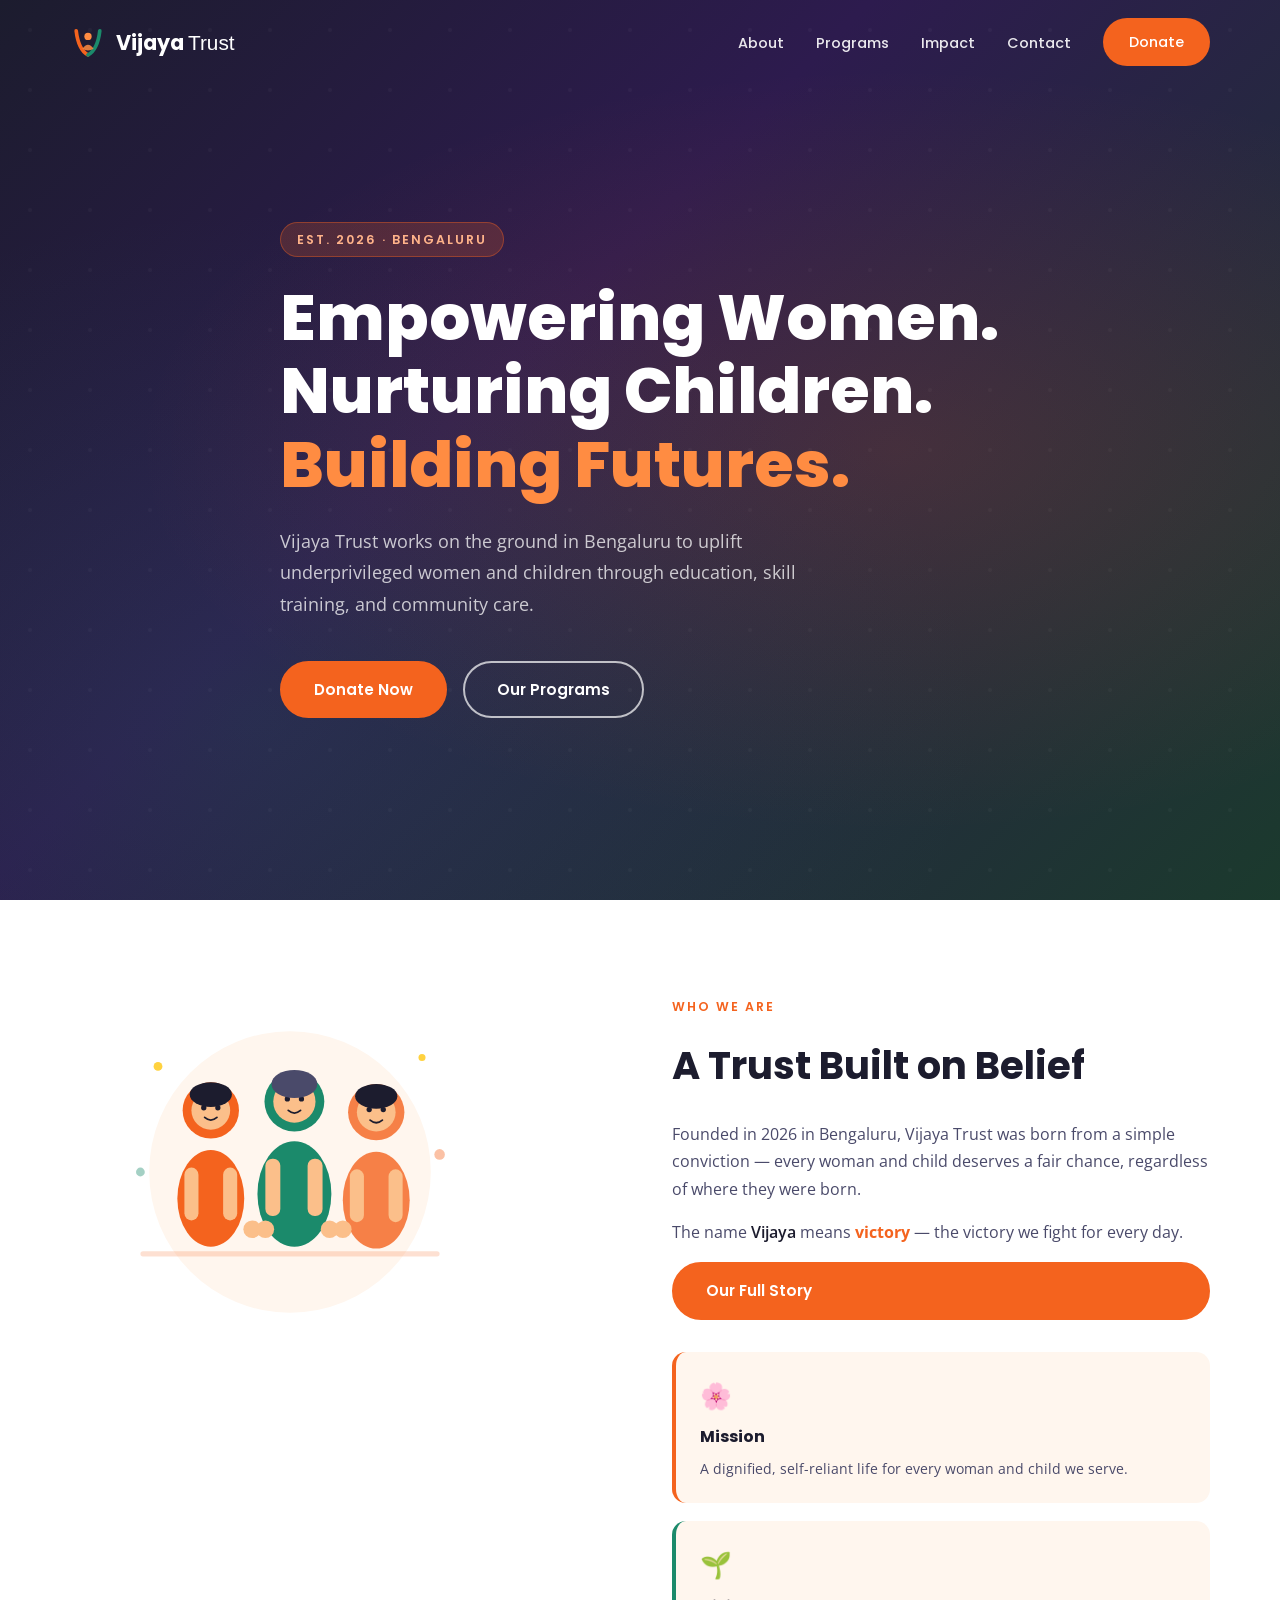
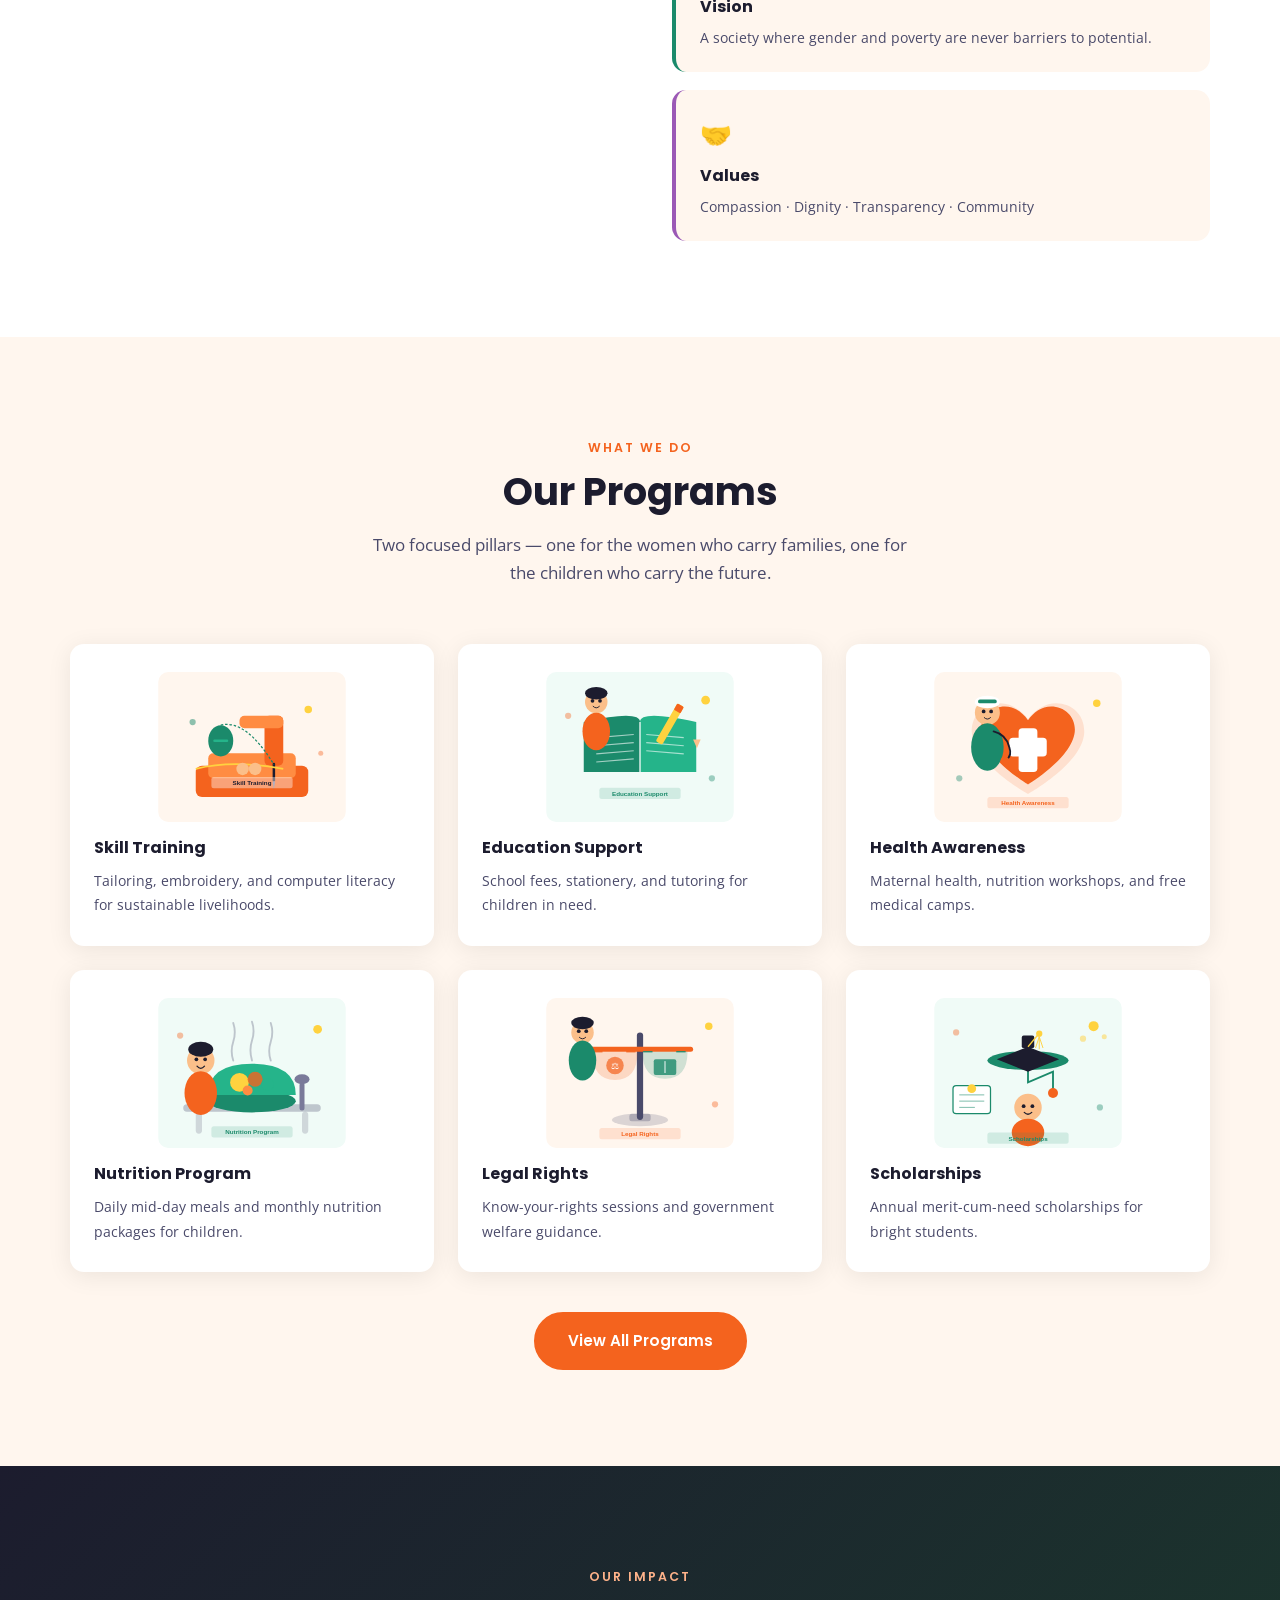
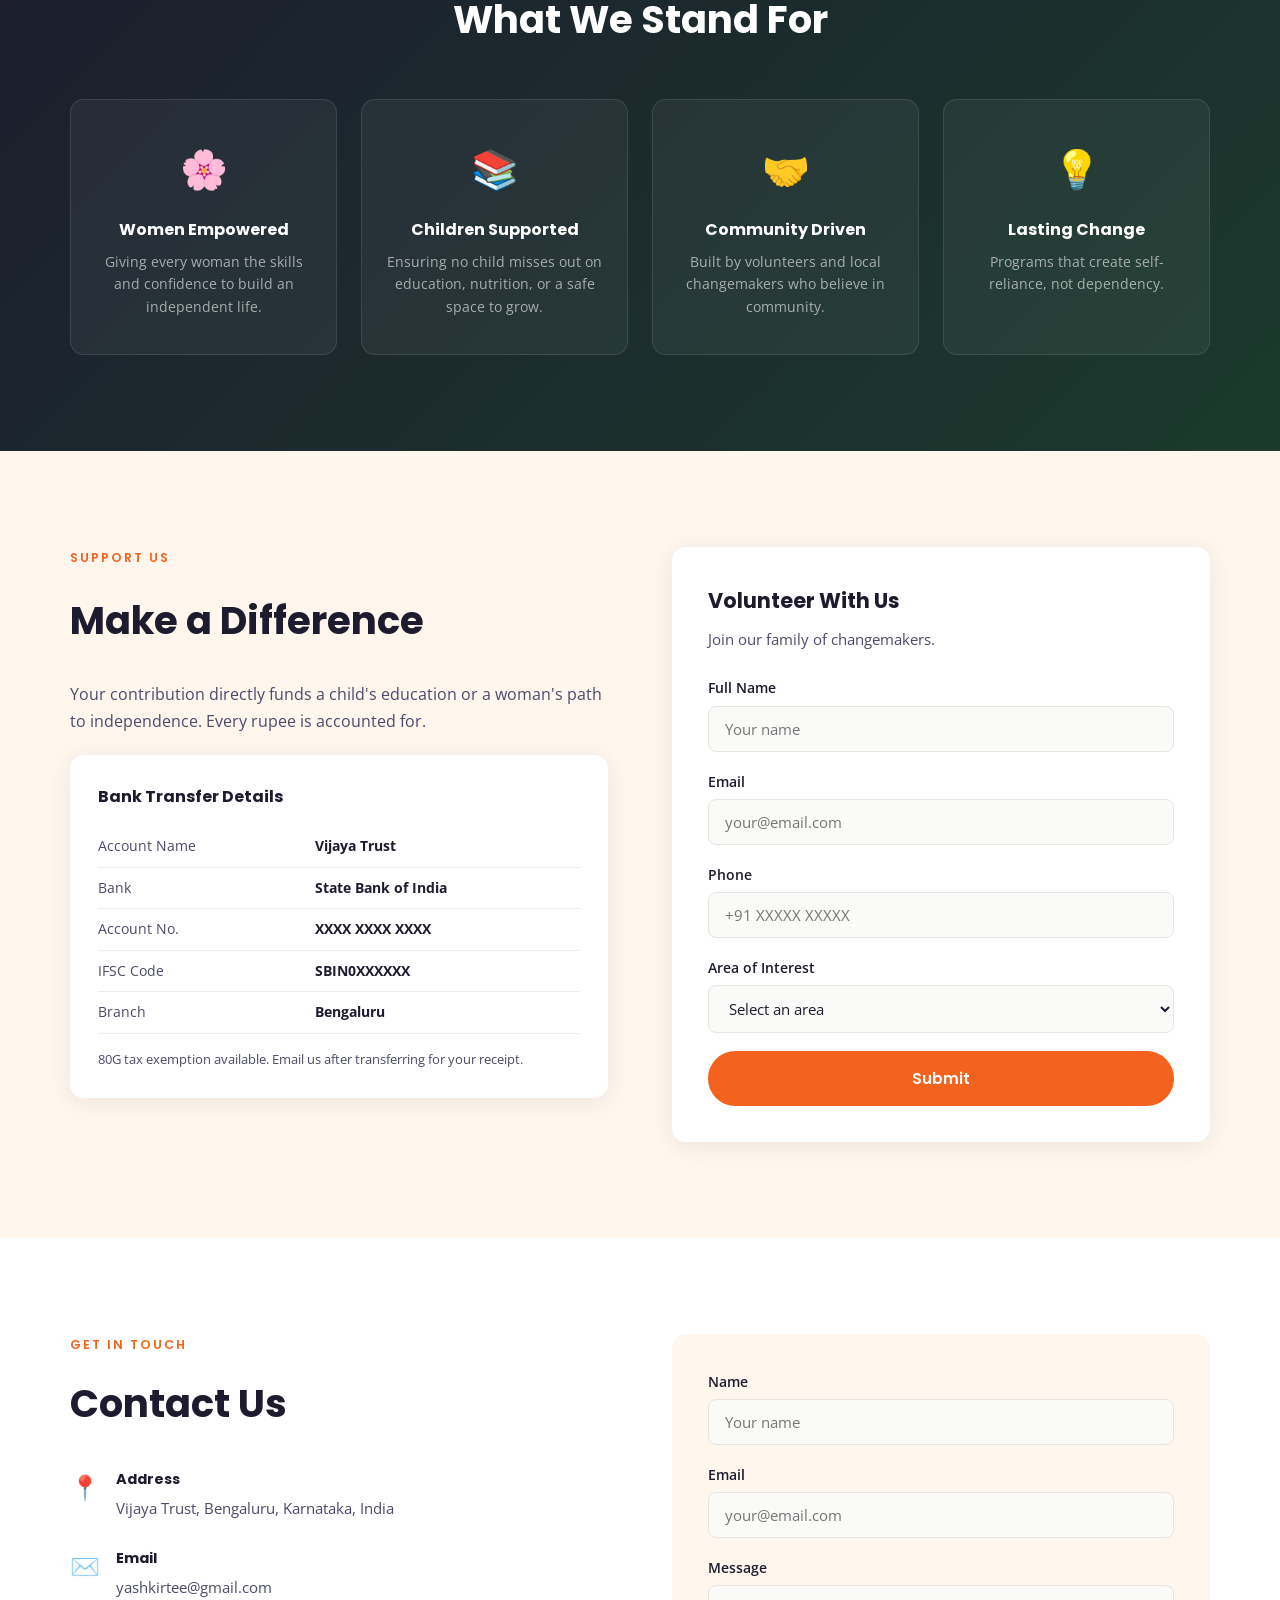
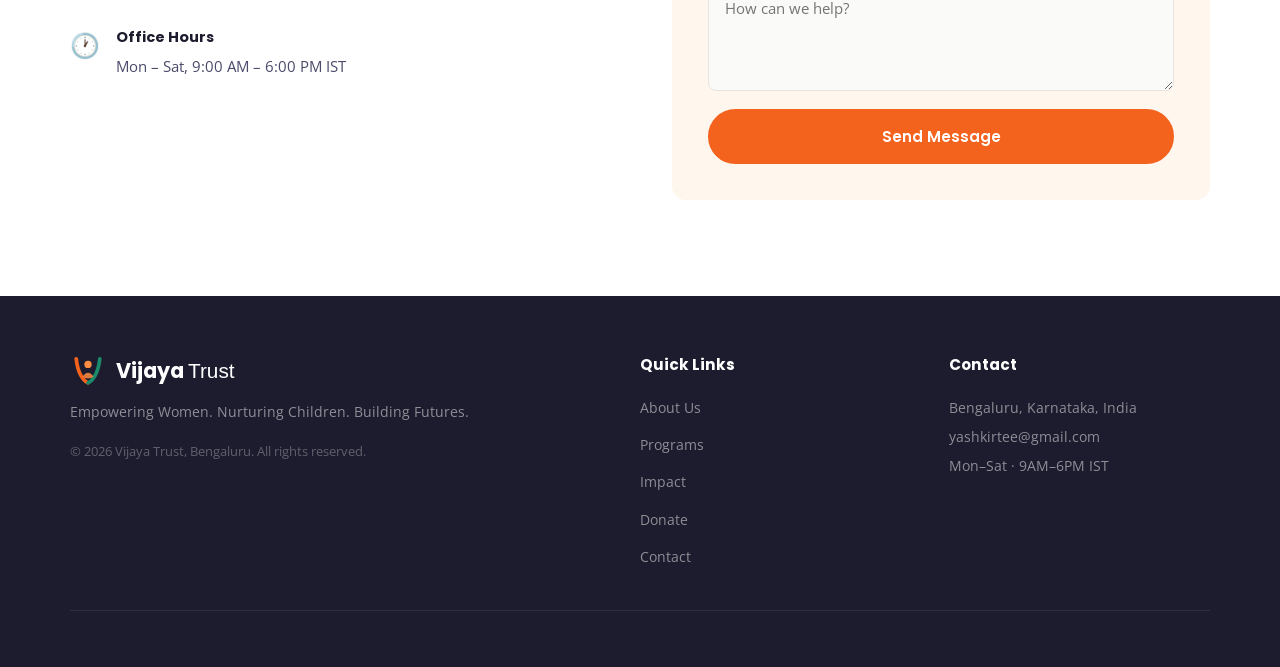
==== commit cbda39ab: "feat: add spec, new logo, email-backed forms, and design tokens - Add spec.md: spec-driven requireme" ====
--- a/index.html
+++ b/index.html
@@ -8,6 +8,7 @@
   <link rel="preconnect" href="https://fonts.googleapis.com" />
   <link rel="preconnect" href="https://fonts.gstatic.com" crossorigin />
   <link href="https://fonts.googleapis.com/css2?family=Poppins:wght@400;600;700;800&family=Open+Sans:wght@400;500;600&display=swap" rel="stylesheet" />
+  <link rel="icon" type="image/svg+xml" href="logo.svg" />
   <link rel="stylesheet" href="style.css" />
 </head>
 <body>
@@ -15,7 +16,7 @@
   <!-- NAV -->
   <nav class="nav" id="nav">
     <div class="container nav__inner">
-      <a href="index.html" class="nav__logo"><span class="logo-v">V</span>ijaya Trust</a>
+      <a href="index.html" class="nav__logo"><img src="logo.svg" alt="" class="nav__mark" width="36" height="36" /><span>Vijaya <span class="nav__logo-light">Trust</span></span></a>
       <button class="nav__toggle" id="navToggle" aria-label="Toggle menu">
         <span></span><span></span><span></span>
       </button>
@@ -57,17 +58,17 @@
         <a href="about.html" class="btn btn--primary">Our Full Story</a>
       </div>
       <div class="about-snap__cards">
-        <div class="snap-card" style="border-color: var(--orange);">
+        <div class="snap-card snap-card--orange">
           <div class="snap-card__icon">🌸</div>
           <strong>Mission</strong>
           <p>A dignified, self-reliant life for every woman and child we serve.</p>
         </div>
-        <div class="snap-card" style="border-color: var(--green);">
+        <div class="snap-card snap-card--green">
           <div class="snap-card__icon">🌱</div>
           <strong>Vision</strong>
           <p>A society where gender and poverty are never barriers to potential.</p>
         </div>
-        <div class="snap-card" style="border-color: #9B59B6;">
+        <div class="snap-card snap-card--purple">
           <div class="snap-card__icon">🤝</div>
           <strong>Values</strong>
           <p>Compassion · Dignity · Transparency · Community</p>
@@ -179,19 +180,19 @@
         <form class="volunteer-form" id="volunteerForm">
           <div class="form-group">
             <label for="vName">Full Name</label>
-            <input type="text" id="vName" placeholder="Your name" required />
+            <input type="text" id="vName" name="name" placeholder="Your name" required />
           </div>
           <div class="form-group">
             <label for="vEmail">Email</label>
-            <input type="email" id="vEmail" placeholder="your@email.com" required />
+            <input type="email" id="vEmail" name="email" placeholder="your@email.com" required />
           </div>
           <div class="form-group">
             <label for="vPhone">Phone</label>
-            <input type="tel" id="vPhone" placeholder="+91 XXXXX XXXXX" />
+            <input type="tel" id="vPhone" name="phone" placeholder="+91 XXXXX XXXXX" />
           </div>
           <div class="form-group">
             <label for="vArea">Area of Interest</label>
-            <select id="vArea">
+            <select id="vArea" name="interest">
               <option value="">Select an area</option>
               <option>Teaching / Tutoring</option>
               <option>Skill Training</option>
@@ -201,8 +202,10 @@
               <option>Other</option>
             </select>
           </div>
+          <input type="checkbox" name="botcheck" hidden tabindex="-1" autocomplete="off" />
           <button type="submit" class="btn btn--primary btn--full">Submit</button>
-          <p class="form-success" id="formSuccess">Thank you! We'll reach out soon. 🙏</p>
+          <p class="form-success" id="formSuccess" role="status">Thank you! We'll reach out soon. 🙏</p>
+          <p class="form-error" id="formError" role="alert">Sorry, something went wrong. Please email us at <a href="mailto:yashkirtee@gmail.com">yashkirtee@gmail.com</a>.</p>
         </form>
       </div>
     </div>
@@ -233,18 +236,20 @@
         <form class="contact-form" id="contactForm">
           <div class="form-group">
             <label for="cName">Name</label>
-            <input type="text" id="cName" placeholder="Your name" required />
+            <input type="text" id="cName" name="name" placeholder="Your name" required />
           </div>
           <div class="form-group">
             <label for="cEmail">Email</label>
-            <input type="email" id="cEmail" placeholder="your@email.com" required />
+            <input type="email" id="cEmail" name="email" placeholder="your@email.com" required />
           </div>
           <div class="form-group">
             <label for="cMsg">Message</label>
-            <textarea id="cMsg" rows="4" placeholder="How can we help?" required></textarea>
-          </div>
+            <textarea id="cMsg" name="message" rows="4" placeholder="How can we help?" required></textarea>
+          </div>
+          <input type="checkbox" name="botcheck" hidden tabindex="-1" autocomplete="off" />
           <button type="submit" class="btn btn--primary btn--full">Send Message</button>
-          <p class="form-success" id="contactSuccess">Message sent! We'll get back to you soon. 🙏</p>
+          <p class="form-success" id="contactSuccess" role="status">Message sent! We'll get back to you soon. 🙏</p>
+          <p class="form-error" id="contactError" role="alert">Sorry, something went wrong. Please email us at <a href="mailto:yashkirtee@gmail.com">yashkirtee@gmail.com</a>.</p>
         </form>
       </div>
     </div>
@@ -254,7 +259,7 @@
   <footer class="footer">
     <div class="container footer__inner">
       <div class="footer__brand">
-        <a href="index.html" class="nav__logo"><span class="logo-v">V</span>ijaya Trust</a>
+        <a href="index.html" class="nav__logo"><img src="logo.svg" alt="" class="nav__mark" width="36" height="36" /><span>Vijaya <span class="nav__logo-light">Trust</span></span></a>
         <p>Empowering Women. Nurturing Children. Building Futures.</p>
         <p class="footer__copy">© 2026 Vijaya Trust, Bengaluru. All rights reserved.</p>
       </div>
--- a/style.css
+++ b/style.css
@@ -10,6 +10,16 @@
   --bg:           #FAFAF8;
   --white:        #FFFFFF;
   --warm:         #FFF6EE;
+  --purple:       #9B59B6;
+  --purple-deep:  #2D1B4E;
+  --green-deep:   #1B3A2D;
+  --peach:        #FFB38A;
+  --mint:         #F0FBF7;
+  --mint-strong:  #E8F8F2;
+  --border:       #E8E4DF;
+  --divider:      #F0EDE8;
+  --error:        #C0392B;
+  --gradient-hero: linear-gradient(135deg, var(--dark) 0%, var(--purple-deep) 40%, var(--green-deep) 100%);
   --shadow:       0 4px 24px rgba(0,0,0,0.08);
   --radius:       14px;
   --font-head:    'Poppins', sans-serif;
@@ -61,7 +71,7 @@
   color: var(--orange);
   margin-bottom: 10px;
 }
-.section__label--light { color: #FFB38A; }
+.section__label--light { color: var(--peach); }
 .section__title {
   font-family: var(--font-head);
   font-size: clamp(1.8rem, 3vw, 2.6rem);
@@ -88,8 +98,9 @@
 .nav.scrolled .nav__links a { color: var(--dark); }
 .nav.scrolled .nav__logo    { color: var(--dark); }
 .nav__inner  { display: flex; align-items: center; justify-content: space-between; }
-.nav__logo   { font-family: var(--font-head); font-weight: 700; font-size: 1.3rem; color: var(--white); transition: color 0.3s; }
-.logo-v      { color: var(--orange); font-size: 1.5rem; }
+.nav__logo   { display: inline-flex; align-items: center; gap: 10px; font-family: var(--font-head); font-weight: 700; font-size: 1.3rem; color: var(--white); transition: color 0.3s; }
+.nav__logo-light { font-weight: 400; }
+.nav__mark   { width: 36px; height: 36px; flex-shrink: 0; }
 .nav__links  { display: flex; align-items: center; gap: 32px; }
 .nav__links a { font-family: var(--font-head); font-weight: 500; font-size: 0.9rem; color: rgba(255,255,255,0.9); transition: color 0.2s; }
 .nav__links a:hover, .nav__links a.active { color: var(--orange); }
@@ -101,7 +112,7 @@
 .hero {
   position: relative; min-height: 100vh;
   display: flex; align-items: center;
-  background: linear-gradient(135deg, #1C1C2E 0%, #2D1B4E 40%, #1B3A2D 100%);
+  background: var(--gradient-hero);
   overflow: hidden;
 }
 .hero::before {
@@ -118,7 +129,7 @@
 .hero__badge {
   display: inline-block;
   background: rgba(244,99,30,0.2); border: 1px solid rgba(244,99,30,0.4);
-  color: #FFB38A; font-family: var(--font-head); font-size: 0.78rem;
+  color: var(--peach); font-family: var(--font-head); font-size: 0.78rem;
   font-weight: 600; letter-spacing: 2px; text-transform: uppercase;
   padding: 6px 16px; border-radius: 50px; margin-bottom: 24px;
 }
@@ -129,7 +140,7 @@
 
 /* ── PAGE HERO (inner pages) ── */
 .page-hero {
-  background: linear-gradient(135deg, #1C1C2E 0%, #2D1B4E 40%, #1B3A2D 100%);
+  background: var(--gradient-hero);
   padding: 140px 0 80px;
   text-align: center;
 }
@@ -158,6 +169,9 @@
   display: flex; flex-direction: column; gap: 6px;
   transition: transform 0.2s, box-shadow 0.2s;
 }
+.snap-card--orange { border-color: var(--orange); }
+.snap-card--green  { border-color: var(--green); }
+.snap-card--purple { border-color: var(--purple); }
 .snap-card:hover { transform: translateX(6px); box-shadow: var(--shadow); }
 .snap-card__icon { font-size: 1.6rem; }
 .snap-card strong { font-family: var(--font-head); color: var(--dark); }
@@ -179,7 +193,7 @@
 .programs-snap__cta { text-align: center; margin-top: 40px; }
 
 /* ── IMPACT ── */
-.impact { background: linear-gradient(135deg, var(--dark) 0%, #1B3A2D 100%); }
+.impact { background: linear-gradient(135deg, var(--dark) 0%, var(--green-deep) 100%); }
 .impact__grid { display: grid; grid-template-columns: repeat(4, 1fr); gap: 24px; text-align: center; }
 .impact__card {
   padding: 36px 20px;
@@ -198,7 +212,7 @@
 .bank-details { background: var(--white); border-radius: var(--radius); padding: 28px; box-shadow: var(--shadow); }
 .bank-details h4 { font-family: var(--font-head); font-size: 1rem; margin-bottom: 16px; color: var(--dark); }
 .bank-details table { width: 100%; border-collapse: collapse; }
-.bank-details td { padding: 8px 0; font-size: 0.9rem; color: var(--mid); border-bottom: 1px solid #F0EDE8; }
+.bank-details td { padding: 8px 0; font-size: 0.9rem; color: var(--mid); border-bottom: 1px solid var(--divider); }
 .bank-details td:first-child { width: 45%; }
 .bank-details td strong { color: var(--dark); }
 .bank-note { font-size: 0.82rem; color: var(--muted); margin-top: 14px; }
@@ -210,7 +224,7 @@
 .form-group { display: flex; flex-direction: column; gap: 6px; margin-bottom: 18px; }
 .form-group label { font-size: 0.85rem; font-weight: 600; color: var(--dark); }
 .form-group input, .form-group select, .form-group textarea {
-  padding: 12px 16px; border: 1.5px solid #E8E4DF;
+  padding: 12px 16px; border: 1.5px solid var(--border);
   border-radius: 8px; font-family: var(--font-body);
   font-size: 0.95rem; color: var(--dark); background: var(--bg);
   transition: border-color 0.2s; outline: none;
@@ -218,6 +232,9 @@
 .form-group input:focus, .form-group select:focus, .form-group textarea:focus { border-color: var(--orange); }
 .form-group textarea { resize: vertical; }
 .form-success { display: none; color: var(--green); font-size: 0.9rem; font-weight: 600; margin-top: 12px; text-align: center; }
+.form-error   { display: none; color: var(--error); font-size: 0.9rem; font-weight: 600; margin-top: 12px; text-align: center; }
+.form-error a { text-decoration: underline; }
+.btn:disabled { opacity: 0.6; cursor: wait; transform: none; }
 
 /* ── CONTACT ── */
 .contact { background: var(--white); }
@@ -235,7 +252,7 @@
 .about-mv { display: grid; grid-template-columns: 1fr 1fr; gap: 32px; }
 .mv-card { border-radius: var(--radius); padding: 40px; display: flex; flex-direction: column; gap: 14px; }
 .mv-card--orange { background: var(--warm); border-left: 5px solid var(--orange); }
-.mv-card--green  { background: #F0FBF7; border-left: 5px solid var(--green); }
+.mv-card--green  { background: var(--mint); border-left: 5px solid var(--green); }
 .mv-card__icon { font-size: 2.4rem; }
 .mv-card h2 { font-family: var(--font-head); font-size: 1.4rem; color: var(--dark); margin: 0; }
 .mv-card p  { color: var(--mid); margin: 0; }
@@ -276,7 +293,7 @@
 .project-card h3 { font-family: var(--font-head); font-size: 1.1rem; color: var(--dark); margin: 0; }
 .project-card p  { color: var(--mid); font-size: 0.92rem; margin: 0; flex: 1; }
 .project-card__status { font-size: 0.75rem; font-family: var(--font-head); font-weight: 600; padding: 4px 14px; border-radius: 50px; align-self: flex-start; }
-.project-card__status.active { background: #E8F8F2; color: var(--green); }
+.project-card__status.active { background: var(--mint-strong); color: var(--green); }
 
 .programs-children { background: var(--warm); }
 
@@ -289,7 +306,7 @@
 /* ── FOOTER ── */
 .footer { background: var(--dark); padding: 56px 0 32px; }
 .footer__inner { display: grid; grid-template-columns: 2fr 1fr 1fr; gap: 48px; padding-bottom: 40px; border-bottom: 1px solid rgba(255,255,255,0.08); margin-bottom: 24px; }
-.footer .nav__logo { color: var(--white); display: inline-block; margin-bottom: 12px; }
+.footer .nav__logo { color: var(--white); margin-bottom: 12px; }
 .footer__brand p { color: rgba(255,255,255,0.5); font-size: 0.9rem; line-height: 1.7; }
 .footer__copy { color: rgba(255,255,255,0.3) !important; font-size: 0.8rem !important; margin-top: 16px; }
 .footer__links h4, .footer__contact h4 { font-family: var(--font-head); color: var(--white); font-size: 0.95rem; margin-bottom: 16px; }
